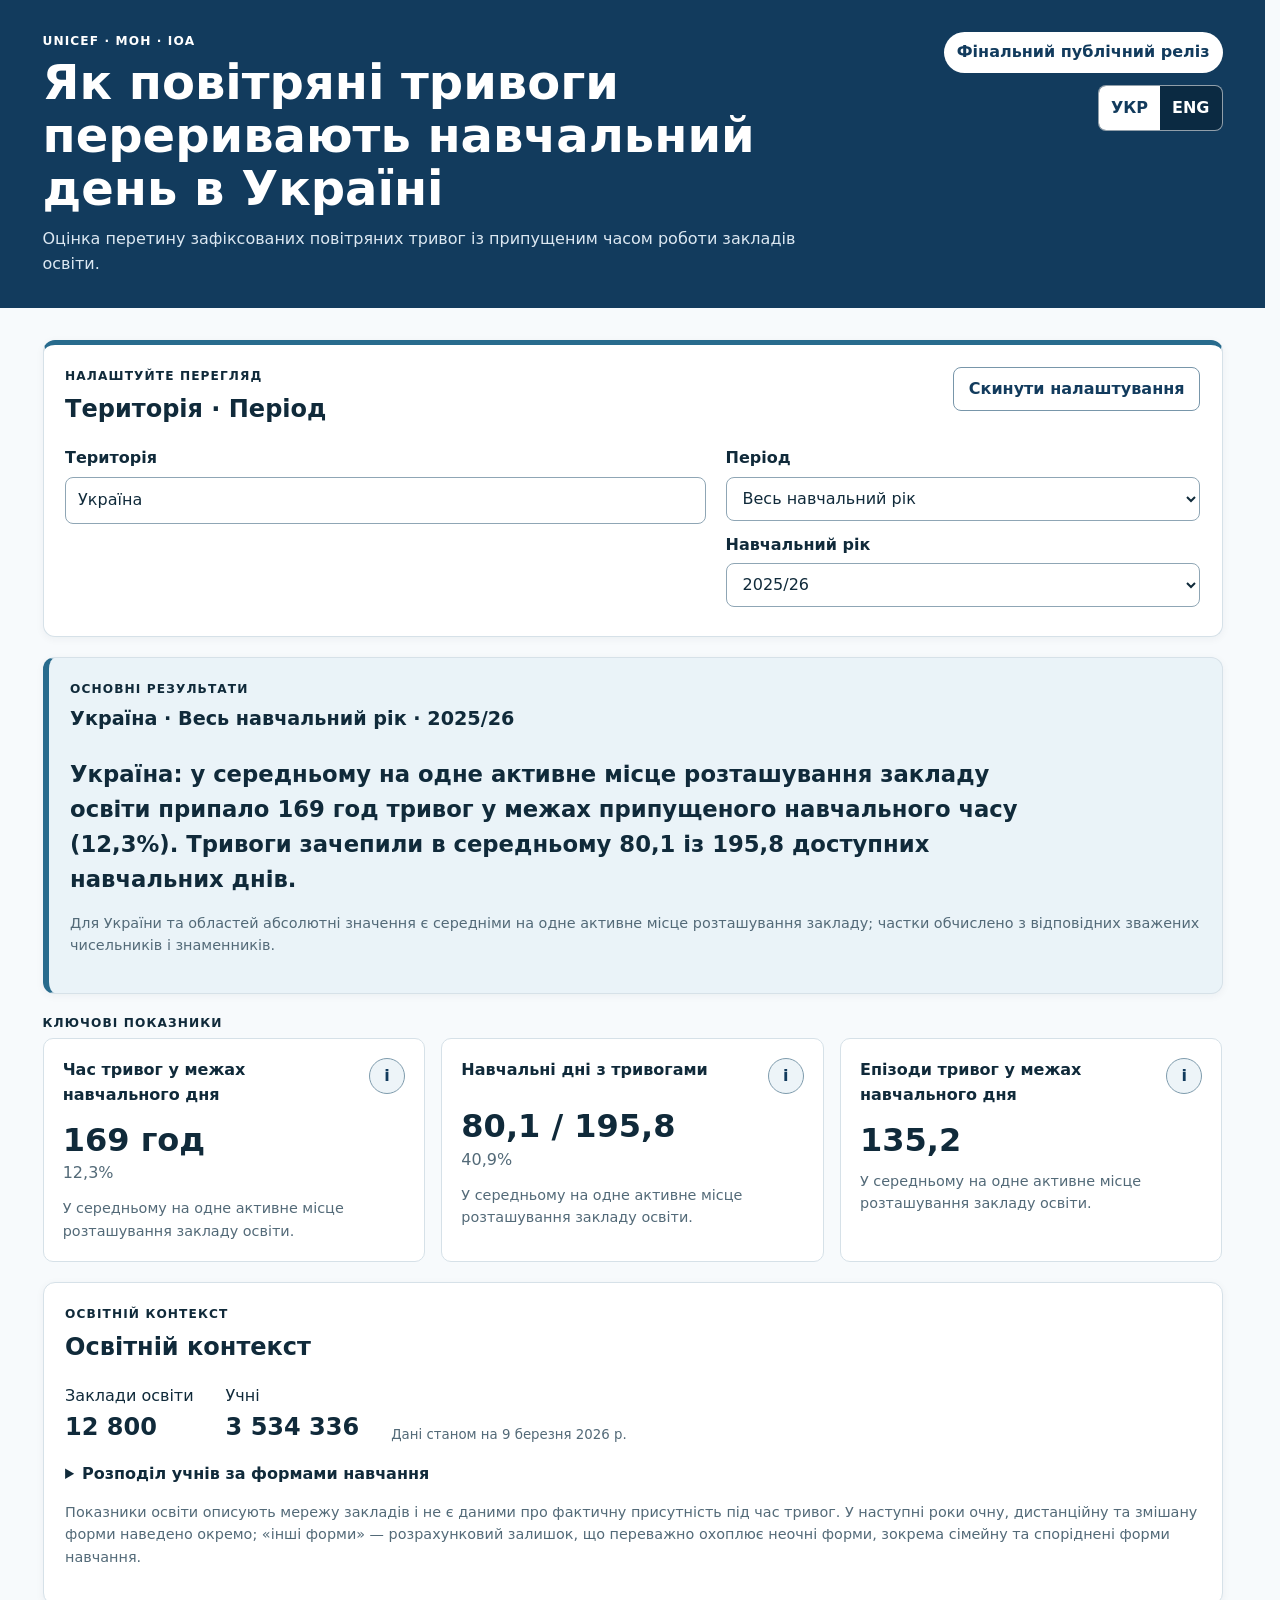
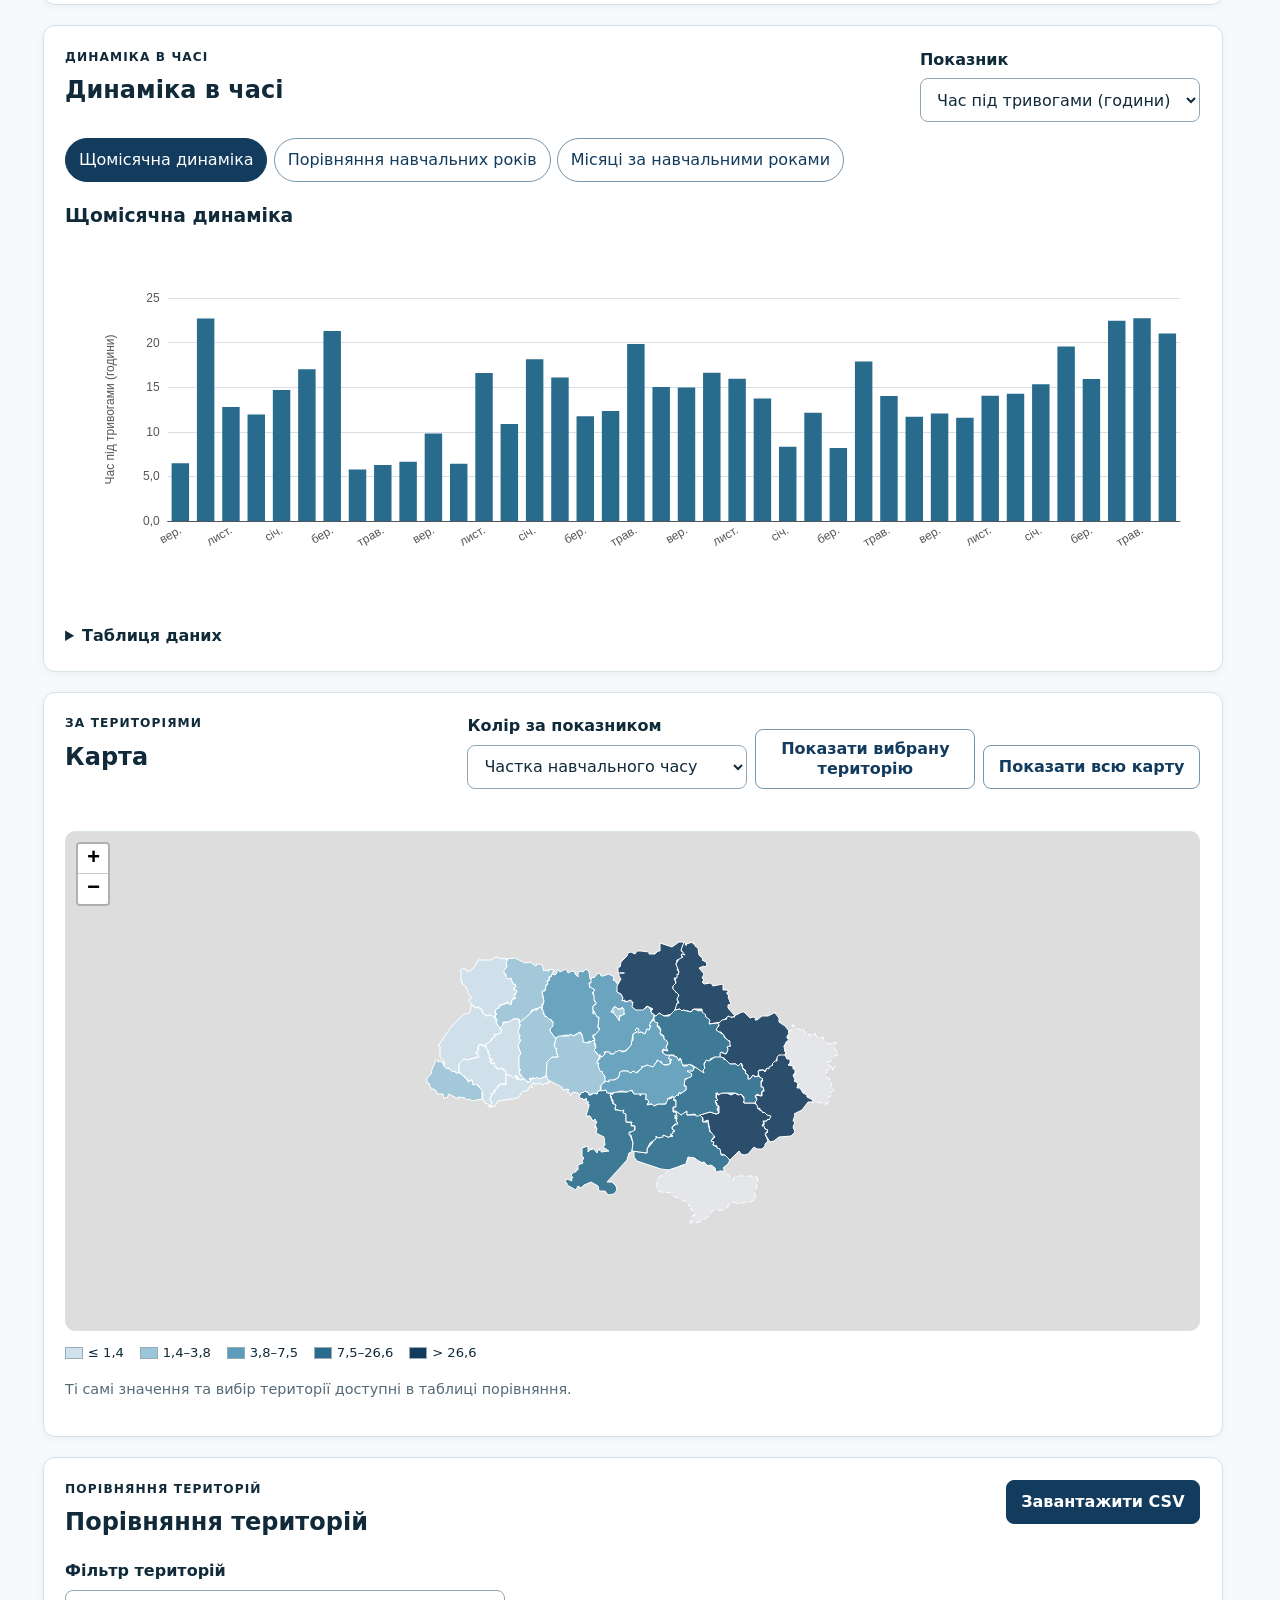
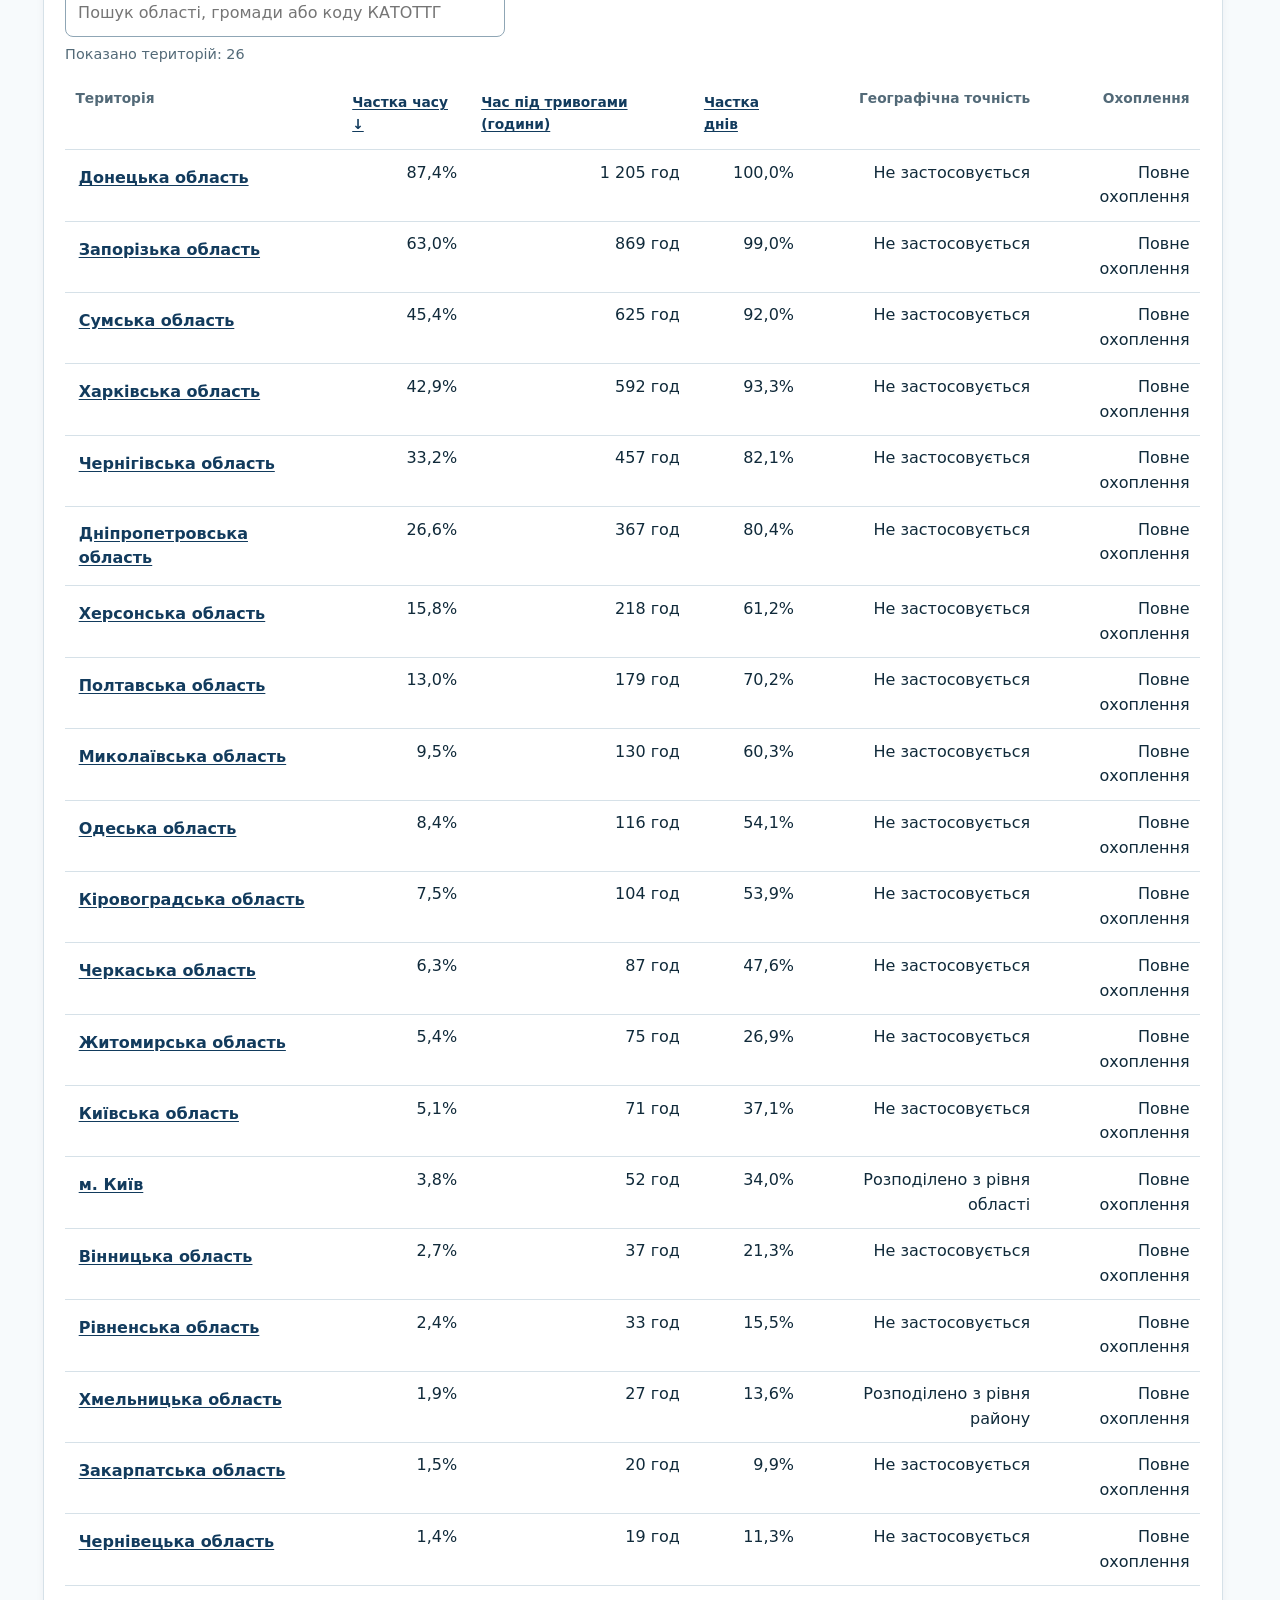
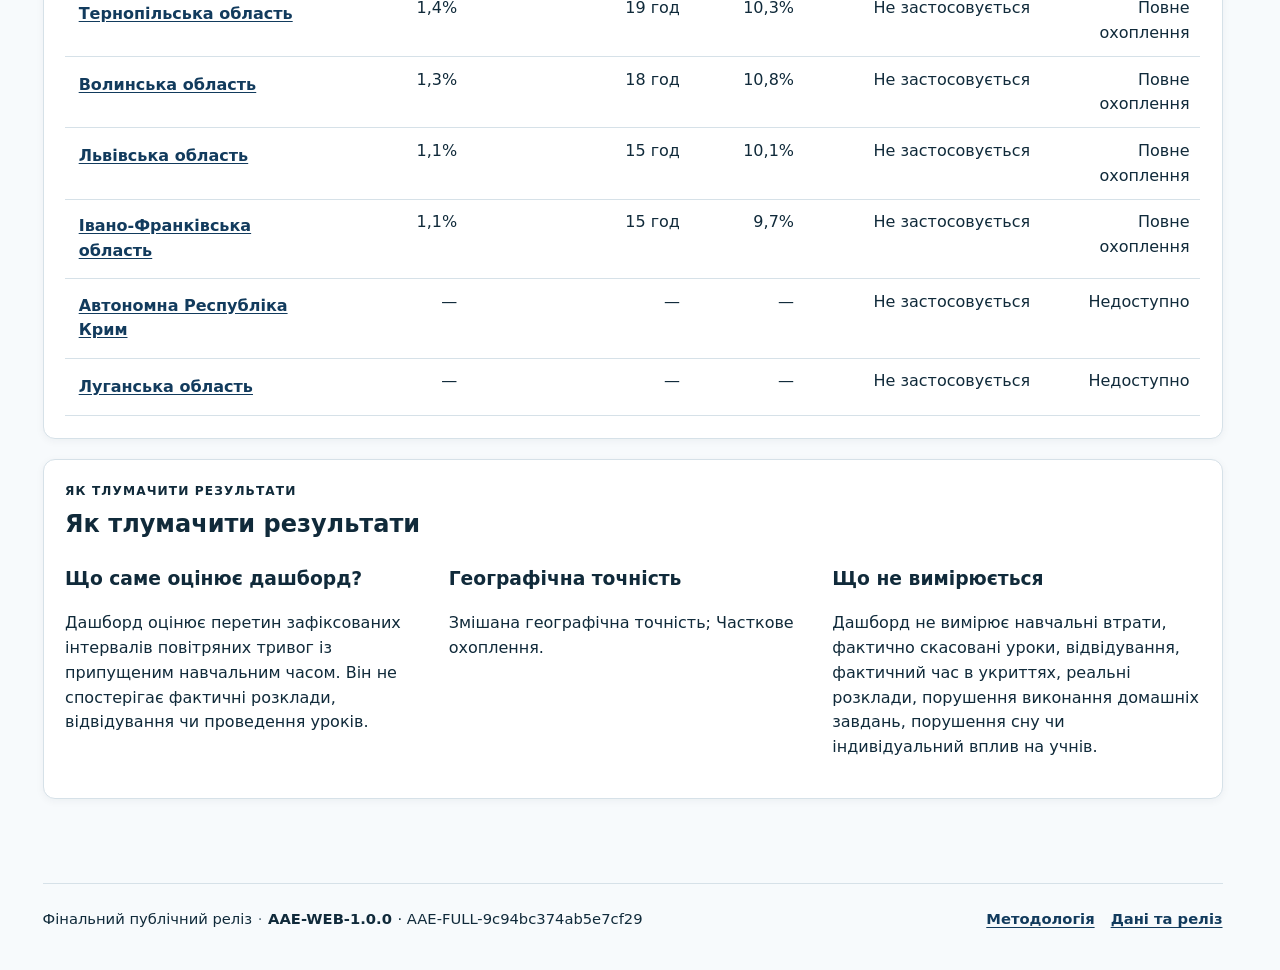
==== index.html @ b6db8b7d "Finalize UNICEF D2 dashboard for delivery" ====
<!doctype html>
<html lang="uk">
<head>
  <meta charset="UTF-8">
  <meta name="viewport" content="width=device-width,initial-scale=1">
  <link rel="icon" href="data:,">
  <meta name="description" content="Estimated overlap between recorded air alarms and assumed school operating hours in Ukraine.">
  <meta name="aae-release-id" content="AAE-WEB-1.0.0">
  <title>How Air Alarms Disrupt the School Day in Ukraine</title>
  <link rel="stylesheet" href="./src/styles.css">
  <link rel="stylesheet" href="./vendor/leaflet.css">
  <script src="./vendor/leaflet.js"></script>
  <script src="./vendor/echarts.min.js"></script>
  <script src="./vendor/i18next.min.js"></script>
  <script type="module" src="./src/main.js"></script>
</head>
<body data-release-id="AAE-WEB-1.0.0">
  <a class="skip-link" href="#main-content" data-t="skipToContent"></a>

  <header class="site-header">
    <div class="header-inner">
      <div>
        <p class="eyebrow">UNICEF · МОН · ІОА</p>
        <h1 id="page-title"></h1>
        <p id="page-subtitle" class="subtitle"></p>
      </div>
      <div class="header-actions">
        <span class="status-badge" data-t="releaseStatus"></span>
        <div class="language-switch" role="group" data-t-aria-label="language">
          <button type="button" data-lang="uk">УКР</button>
          <button type="button" data-lang="en">ENG</button>
        </div>
      </div>
    </div>
  </header>

  <main id="main-content" class="page-shell">
    <div id="loading" role="status" data-t="loading"></div>
    <div id="fatal-error" class="fatal-error" role="alert" hidden></div>
    <div id="parameter-notice" class="notice" hidden></div>
    <div id="area-load-status" class="notice" role="status" hidden></div>

    <div id="dashboard" hidden>
      <section class="panel filter-panel" aria-labelledby="choose-heading">
        <div class="section-heading-row">
          <div>
            <p class="section-kicker" data-t="chooseView"></p>
            <h2 id="choose-heading"><span data-t="territory"></span> · <span data-t="period"></span></h2>
          </div>
          <button id="reset-filters" type="button" class="button-secondary" data-t="reset"></button>
        </div>

        <div class="view-controls">
          <div class="territory-combobox">
            <label for="territory-search" data-t="territory"></label>
            <input id="territory-search" role="combobox" aria-autocomplete="list" aria-controls="territory-results" autocomplete="off">
            <span id="territory-result-count" class="visually-hidden" aria-live="polite"></span>
            <ul id="territory-results" role="listbox" hidden></ul>
          </div>

          <div class="period-controls">
            <label for="period-mode" data-t="period"></label>
            <select id="period-mode"></select>
            <div id="period-detail" class="period-detail">
              <label id="school-year-field">
                <span data-t="schoolYear"></span>
                <select id="school-year"></select>
              </label>
              <label id="month-field" hidden>
                <span data-t="month"></span>
                <select id="month"></select>
              </label>
              <div id="range-fields" class="range-fields" hidden>
                <label>
                  <span data-t="from"></span>
                  <select id="range-start"></select>
                </label>
                <label>
                  <span data-t="to"></span>
                  <select id="range-end"></select>
                </label>
              </div>
              <p id="all-period-note" class="control-note" hidden data-t="allAvailableNote"></p>
            </div>
          </div>
        </div>

        <div id="hromada-navigation" class="context-navigation" hidden>
          <button id="back-to-oblast" type="button" class="button-secondary"></button>
        </div>
      </section>

      <section class="summary-panel" aria-labelledby="summary-heading">
        <p class="section-kicker" data-t="atGlance"></p>
        <h2 id="summary-heading"><span id="summary-context"></span></h2>
        <p id="summary-text" class="summary-text"></p>
        <p id="aggregation-note" class="aggregation-note"></p>
      </section>

      <section aria-labelledby="measures-heading">
        <p class="section-kicker" data-t="keyMeasures"></p>
        <h2 id="measures-heading" class="visually-hidden" data-t="keyMeasures"></h2>
        <div class="cards-grid">
          <article class="metric-card">
            <div class="card-title-row">
              <h3 data-t="alarmTime"></h3>
              <button type="button" data-info="alarm" class="info-button" data-t-aria-label="indicatorInfo">i</button>
            </div>
            <div id="alarm-time-value" class="metric-value"></div>
            <div id="alarm-time-secondary" class="metric-secondary"></div>
            <p id="alarm-time-context" class="metric-context"></p>
          </article>

          <article class="metric-card">
            <div class="card-title-row">
              <h3 data-t="affectedDays"></h3>
              <button type="button" data-info="days" class="info-button" data-t-aria-label="indicatorInfo">i</button>
            </div>
            <div id="affected-days-value" class="metric-value"></div>
            <div id="affected-days-secondary" class="metric-secondary"></div>
            <p id="affected-days-context" class="metric-context"></p>
          </article>

          <article class="metric-card">
            <div class="card-title-row">
              <h3 data-t="episodes"></h3>
              <button type="button" data-info="episodes" class="info-button" data-t-aria-label="indicatorInfo">i</button>
            </div>
            <div id="episodes-value" class="metric-value"></div>
            <div id="episodes-secondary" class="metric-secondary"></div>
            <p id="episodes-context" class="metric-context"></p>
          </article>
        </div>
      </section>

      <section class="panel education-panel" aria-labelledby="education-heading">
        <div class="section-heading-row">
          <div>
            <p class="section-kicker" data-t="educationContext"></p>
            <h2 id="education-heading" data-t="educationContext"></h2>
          </div>
        </div>
        <div id="education-summary" class="education-summary"></div>
        <p id="education-multi-note" class="context-note" hidden></p>
        <div id="education-years"></div>
        <p id="education-empty" class="notice" hidden></p>
        <details id="modality-details" class="modality-details">
          <summary data-t="modalityDetails"></summary>
          <p class="context-note" data-t="modalityChartIntro"></p>
          <div id="modality-chart" class="chart modality-chart" role="img" data-t-aria-label="modalityChartLabel"></div>
        </details>
        <p id="education-note" class="context-note"></p>
      </section>

      <section class="panel" aria-labelledby="time-heading">
        <div class="section-heading-row">
          <div>
            <p class="section-kicker" data-t="overTime"></p>
            <h2 id="time-heading" data-t="overTime"></h2>
          </div>
          <label class="control-label" for="trend-measure">
            <span data-t="trendMeasure"></span>
            <select id="trend-measure">
              <option value="alarm_hours_average_school_location" data-t="hours"></option>
              <option value="school_time_under_alarm_pct" data-t="alarmShare"></option>
              <option value="affected_school_days_pct" data-t="daysShare"></option>
            </select>
          </label>
        </div>
        <div class="segmented" role="group" data-t-aria-label="trendView">
          <button type="button" data-temporal="monthly" aria-pressed="true" data-t="monthlyTrend"></button>
          <button type="button" data-temporal="school_years" aria-pressed="false" data-t="schoolYearComparison"></button>
          <button type="button" data-temporal="heatmap" aria-pressed="false" data-t="heatmap"></button>
        </div>
        <p id="chart-error" class="notice" hidden></p>

        <div id="monthly-panel">
          <h3 data-t="monthlyTrend"></h3>
          <div id="monthly-chart" class="chart" role="img" data-t-aria-label="monthlyChartLabel"></div>
          <details class="data-details">
            <summary data-t="dataTable"></summary>
            <div id="monthly-data" class="table-wrap chart-table"></div>
          </details>
        </div>

        <div id="year-panel" hidden>
          <h3 data-t="schoolYearComparison"></h3>
          <div id="year-chart" class="chart" role="img" data-t-aria-label="yearChartLabel"></div>
          <details class="data-details">
            <summary data-t="dataTable"></summary>
            <div id="year-data" class="table-wrap chart-table"></div>
          </details>
        </div>

        <div id="heatmap-panel" hidden>
          <h3 data-t="heatmap"></h3>
          <div id="heatmap-chart" class="chart" role="img" data-t-aria-label="heatmapChartLabel"></div>
          <details class="data-details">
            <summary data-t="dataTable"></summary>
            <div id="heatmap-data" class="table-wrap chart-table"></div>
          </details>
        </div>
      </section>

      <section class="panel" aria-labelledby="places-heading">
        <div class="section-heading-row">
          <div>
            <p class="section-kicker" data-t="acrossPlaces"></p>
            <h2 id="places-heading" data-t="map"></h2>
          </div>
          <div class="map-controls">
            <label for="map-measure">
              <span data-t="colourBy"></span>
              <select id="map-measure">
                <option value="school_time_under_alarm_pct" data-t="alarmShare"></option>
                <option value="alarm_hours_average_school_location" data-t="hours"></option>
                <option value="affected_school_days_pct" data-t="daysShare"></option>
              </select>
            </label>
            <button id="fit-selected" type="button" class="button-secondary" data-t="fitSelected"></button>
            <button id="reset-map" type="button" class="button-secondary" data-t="resetMap"></button>
          </div>
        </div>
        <p id="map-error" class="notice" hidden></p>
        <p id="map-action-status" class="map-action-status" role="status" aria-live="polite"></p>
        <div id="map-container" class="map-container" data-t-aria-label="mapLabel"></div>
        <div id="map-legend" class="map-legend"></div>
        <p class="context-note" data-t="mapAlternative"></p>
      </section>

      <section class="panel" aria-labelledby="comparison-heading">
        <div class="section-heading-row">
          <div>
            <p class="section-kicker" data-t="compareAreas"></p>
            <h2 id="comparison-heading" data-t="compareAreas"></h2>
          </div>
          <button id="download-csv" type="button" class="button-primary" data-t="downloadCsv"></button>
        </div>
        <label class="comparison-search" for="comparison-search">
          <span data-t="filterAreas"></span>
          <input id="comparison-search" type="search" data-t-placeholder="territoryHint">
        </label>
        <p id="comparison-result-count" class="result-count" aria-live="polite"></p>
        <p id="csv-status" class="result-count" role="status" aria-live="polite"></p>
        <div id="comparison-cards" class="comparison-cards"></div>
        <div id="comparison-table" class="table-wrap comparison-table"></div>
      </section>

      <section class="panel notes-panel" aria-labelledby="interpret-heading">
        <p class="section-kicker" data-t="interpret"></p>
        <h2 id="interpret-heading" data-t="interpret"></h2>
        <div class="notes-grid">
          <article>
            <h3 data-t="methodQuestion"></h3>
            <p data-t="methodQuestionText"></p>
          </article>
          <article>
            <h3 data-t="precision"></h3>
            <p id="precision-text"></p>
          </article>
          <article>
            <h3 data-t="notMeasured"></h3>
            <p data-t="limitationsText"></p>
          </article>
        </div>
      </section>
    </div>
  </main>

  <footer class="site-footer">
    <div class="release-line">
      <span id="footer-status" data-t="releaseStatus"></span>
      <strong id="footer-release"></strong>
      <span id="footer-build"></span>
    </div>
    <nav data-t-aria-label="supportingPages">
      <a data-page="methodology" data-t="methodology"></a>
      <a data-page="data" data-t="dataRelease"></a>
    </nav>
  </footer>

  <dialog id="indicator-dialog">
    <form method="dialog">
      <button class="dialog-close" value="close" data-t-aria-label="close">×</button>
      <h2 id="dialog-title"></h2>
      <p id="dialog-meaning"></p>
      <dl>
        <div>
          <dt data-t="formula"></dt>
          <dd><code id="dialog-formula"></code></dd>
        </div>
        <div>
          <dt data-t="aggregateTreatment"></dt>
          <dd id="dialog-aggregate"></dd>
        </div>
        <div>
          <dt data-t="assumption"></dt>
          <dd id="dialog-assumption"></dd>
        </div>
        <div>
          <dt data-t="notMeasured"></dt>
          <dd id="dialog-not"></dd>
        </div>
      </dl>
      <button class="button-primary" value="close" data-t="close"></button>
    </form>
  </dialog>
</body>
</html>
---- src/styles.css ----
:root {
    --ink: #102a3a;
    --muted: #536a78;
    --blue: #123b5d;
    --mid: #286b8d;
    --pale: #edf4f8;
    --line: #d6e1e8;
    --white: #fff;
    --focus: #f0a500;
    --danger-bg: #fff0ee;
    --danger-line: #c75c50;
    font-family: Inter, ui-sans-serif, system-ui, -apple-system, "Segoe UI", sans-serif;
    color: var(--ink);
    background: #f7fafc;
}

* {
    box-sizing: border-box;
}

html {
    scrollbar-gutter: stable;
}

[hidden] {
    display: none !important;
}

body {
    margin: 0;
    line-height: 1.55;
    overflow-wrap: break-word;
}

button,
input,
select {
    min-height: 44px;
    font: inherit;
}

button,
a,
summary,
select {
    touch-action: manipulation;
}

button:focus-visible,
a:focus-visible,
input:focus-visible,
select:focus-visible,
summary:focus-visible {
    outline: 3px solid var(--focus);
    outline-offset: 2px;
}

button:disabled {
    cursor: not-allowed;
    opacity: .6;
}

.skip-link {
    position: absolute;
    left: -9999px;
}

.skip-link:focus {
    left: 1rem;
    top: 1rem;
    z-index: 2000;
    padding: .75rem 1rem;
    border-radius: 8px;
    background: var(--white);
    color: var(--blue);
}

.site-header {
    padding: 2rem 0;
    background: var(--blue);
    color: var(--white);
}

.header-inner,
.page-shell,
.site-footer {
    width: min(1180px, calc(100% - 2rem));
    margin-inline: auto;
}

.header-inner {
    display: flex;
    justify-content: space-between;
    align-items: flex-start;
    gap: 2rem;
}

.eyebrow,
.section-kicker {
    margin: 0 0 .35rem;
    font-size: .76rem;
    font-weight: 800;
    letter-spacing: .09em;
    text-transform: uppercase;
}

.site-header h1 {
    max-width: 820px;
    margin: .2rem 0;
    font-size: clamp(1.8rem, 4vw, 3rem);
    line-height: 1.1;
}

.subtitle {
    max-width: 780px;
    margin: .75rem 0 0;
    color: #dce8f2;
}

.header-actions {
    display: flex;
    align-items: flex-start;
    justify-content: flex-end;
    gap: .75rem;
    flex-wrap: wrap;
}

.status-badge {
    padding: .45rem .75rem;
    border: 1px solid rgba(255, 255, 255, .7);
    border-radius: 999px;
    background: var(--white);
    color: var(--blue);
    font-weight: 800;
    white-space: nowrap;
}

.language-switch {
    display: flex;
    overflow: hidden;
    border: 1px solid rgba(255, 255, 255, .55);
    border-radius: 8px;
    background: #0b2a42;
}

.language-switch button {
    min-width: 58px;
    padding: .5rem .75rem;
    border: 0;
    background: transparent;
    color: var(--white);
    font-weight: 750;
}

.language-switch button[aria-pressed="true"] {
    background: var(--white);
    color: var(--blue);
}

.page-shell {
    padding: 2rem 0 4rem;
}

.panel,
.summary-panel {
    margin: 0 0 1.25rem;
    padding: 1.35rem;
    border: 1px solid var(--line);
    border-radius: 12px;
    background: var(--white);
    box-shadow: 0 2px 8px rgba(16, 42, 58, .05);
}

.filter-panel {
    border-top: 5px solid var(--mid);
}

.section-heading-row {
    display: flex;
    align-items: flex-start;
    justify-content: space-between;
    gap: 1rem;
    margin-bottom: 1rem;
}

.section-heading-row h2,
.section-heading-row h3,
.notes-panel h2 {
    margin: .1rem 0;
}

.view-controls {
    display: grid;
    grid-template-columns: minmax(300px, 1.35fr) minmax(280px, 1fr);
    gap: 1.25rem;
}

.territory-combobox {
    position: relative;
}

.territory-combobox label,
.period-controls > label,
label span,
.control-label span {
    display: block;
    margin-bottom: .35rem;
    font-weight: 700;
}

.territory-combobox input,
.period-controls select,
.period-detail select,
.map-controls select,
.control-label select,
.comparison-search input {
    width: 100%;
    padding: .65rem .75rem;
    border: 1px solid #8fa6b5;
    border-radius: 8px;
    background: var(--white);
    color: var(--ink);
}

.territory-combobox ul {
    position: absolute;
    top: 74px;
    right: 0;
    left: 0;
    z-index: 1000;
    max-height: 330px;
    margin: 0;
    padding: .35rem;
    overflow: auto;
    border: 1px solid var(--line);
    border-radius: 8px;
    background: var(--white);
    box-shadow: 0 10px 26px rgba(0, 0, 0, .16);
    list-style: none;
}

.territory-combobox li button {
    width: 100%;
    padding: .6rem;
    border: 0;
    border-radius: 6px;
    background: var(--white);
    text-align: left;
}

.territory-combobox li button:hover,
.territory-combobox li button:focus-visible {
    background: var(--pale);
}

.territory-combobox small {
    display: block;
    color: var(--muted);
}

.no-result {
    padding: .7rem;
    color: var(--muted);
}

.period-detail {
    min-height: 82px;
    margin-top: .75rem;
}

.range-fields {
    display: grid;
    grid-template-columns: 1fr 1fr;
    gap: .75rem;
}

.control-note {
    margin: .75rem 0 0;
    color: var(--muted);
}

.context-navigation {
    margin-top: 1rem;
    padding-top: 1rem;
    border-top: 1px solid var(--line);
}

.button-primary,
.button-secondary {
    display: inline-flex;
    align-items: center;
    justify-content: center;
    padding: .55rem .9rem;
    border-radius: 8px;
    font-weight: 750;
    line-height: 1.25;
    text-decoration: none;
}

.button-primary {
    border: 1px solid var(--blue);
    background: var(--blue);
    color: var(--white);
}

.button-primary:hover:not(:disabled) {
    background: #0b2a42;
}

.button-secondary {
    border: 1px solid #7896aa;
    background: var(--white);
    color: var(--blue);
}

.button-secondary:hover:not(:disabled) {
    background: var(--pale);
}

.summary-panel {
    border-left: 6px solid var(--mid);
    background: #eaf3f8;
}

.summary-panel h2 {
    margin: .2rem 0;
    font-size: 1.2rem;
}

.summary-text {
    max-width: 980px;
    margin-bottom: .6rem;
    font-size: clamp(1.12rem, 2vw, 1.42rem);
    font-weight: 730;
}

.aggregation-note,
.context-note,
.metric-context,
.result-count,
.map-action-status {
    color: var(--muted);
    font-size: .9rem;
}

.cards-grid {
    display: grid;
    grid-template-columns: repeat(3, minmax(0, 1fr));
    gap: 1rem;
    margin-bottom: 1.25rem;
}

.metric-card {
    min-width: 0;
    padding: 1.2rem;
    border: 1px solid var(--line);
    border-radius: 10px;
    background: var(--white);
}

.card-title-row {
    display: flex;
    justify-content: space-between;
    gap: .5rem;
}

.card-title-row h3 {
    margin: 0;
    font-size: 1rem;
}

.info-button {
    flex: 0 0 auto;
    width: 36px;
    height: 36px;
    min-height: 36px;
    border: 1px solid #7f9cad;
    border-radius: 50%;
    background: var(--pale);
    color: var(--blue);
    font-weight: 800;
}

.metric-value {
    margin: .8rem 0 .15rem;
    font-size: clamp(1.65rem, 3vw, 2rem);
    font-weight: 850;
    line-height: 1.2;
}

.metric-secondary {
    color: var(--muted);
}

.metric-context {
    min-height: 2.8em;
    margin: .7rem 0 0;
}

.education-summary {
    display: flex;
    gap: 1rem 2rem;
    align-items: end;
    flex-wrap: wrap;
}

.education-summary div {
    display: grid;
}

.education-summary strong {
    font-size: 1.5rem;
}

.education-summary small {
    color: var(--muted);
}

.education-year-row {
    display: grid;
    grid-template-columns: 100px minmax(150px, 1fr) minmax(150px, 1fr) minmax(170px, auto);
    gap: .75rem 1rem;
    padding: .65rem 0;
    border-bottom: 1px solid var(--line);
}

.education-year-row small {
    color: var(--muted);
}

details summary {
    cursor: pointer;
    font-weight: 750;
}

.modality-details,
.data-details {
    margin-top: 1rem;
}

.modality-details[open] > summary,
.data-details[open] > summary {
    margin-bottom: .75rem;
}

.chart {
    width: 100%;
    height: 360px;
}

.modality-chart {
    height: 310px;
}

.control-label {
    min-width: 260px;
}

.segmented {
    display: flex;
    gap: .4rem;
    flex-wrap: wrap;
    margin-bottom: 1rem;
}

.segmented button {
    padding: .45rem .8rem;
    border: 1px solid #7896aa;
    border-radius: 999px;
    background: var(--white);
    color: var(--blue);
}

.segmented button[aria-pressed="true"] {
    border-color: var(--blue);
    background: var(--blue);
    color: var(--white);
}

.map-controls {
    display: flex;
    align-items: flex-end;
    justify-content: flex-end;
    gap: .5rem;
    flex-wrap: wrap;
}

.map-controls label {
    min-width: 250px;
}

.map-controls button {
    max-width: 220px;
}

.map-action-status {
    min-height: 1.5rem;
    margin: -.35rem 0 .5rem;
}

.map-container {
    height: 500px;
    overflow: hidden;
    border: 1px solid var(--line);
    border-radius: 10px;
    background: #eff4f7;
}

.map-legend {
    display: flex;
    gap: .55rem 1rem;
    flex-wrap: wrap;
    margin-top: .75rem;
    font-size: .82rem;
}

.map-legend span {
    display: flex;
    align-items: center;
    gap: .3rem;
}

.map-legend i {
    display: inline-block;
    width: 18px;
    height: 12px;
    border: 1px solid #98aab5;
}

.leaflet-container {
    font: inherit;
}

.comparison-search {
    display: block;
    max-width: 440px;
    margin-bottom: .4rem;
}

.result-count {
    margin: .35rem 0 .75rem;
}

.table-wrap {
    width: 100%;
    max-width: 100%;
    overflow-x: auto;
    overscroll-behavior-inline: contain;
}

.table-wrap table {
    width: 100%;
    min-width: 760px;
    border-collapse: collapse;
}

.chart-table table {
    min-width: 620px;
}

.table-wrap caption {
    padding: .5rem 0;
    color: var(--muted);
    font-weight: 700;
    text-align: left;
}

.table-wrap th,
.table-wrap td {
    padding: .65rem;
    border-bottom: 1px solid var(--line);
    text-align: right;
    vertical-align: top;
}

.table-wrap th:first-child,
.table-wrap td:first-child {
    text-align: left;
}

.table-wrap thead th {
    color: var(--muted);
    font-size: .86rem;
}

.table-wrap button {
    min-height: 36px;
    padding: .25rem .2rem;
    border: 0;
    background: transparent;
    color: var(--blue);
    font-weight: 750;
    text-align: left;
    text-decoration: underline;
    text-underline-offset: 2px;
}

.selected-measure {
    background: var(--pale);
    color: var(--ink) !important;
}

.current-row {
    box-shadow: inset 4px 0 0 var(--mid);
    background: #f5f9fb;
}

.comparison-cards {
    display: none;
}

.notes-grid {
    display: grid;
    grid-template-columns: repeat(3, minmax(0, 1fr));
    gap: 1rem;
}

.notes-grid article {
    min-width: 0;
}

.site-footer {
    display: flex;
    justify-content: space-between;
    gap: 1rem 2rem;
    padding: 1.5rem 0 2.5rem;
    border-top: 1px solid var(--line);
    font-size: .92rem;
}

.release-line {
    display: flex;
    gap: .35rem;
    flex-wrap: wrap;
}

.release-line > span:first-child::after {
    content: "·";
    margin-left: .35rem;
    color: var(--muted);
}

.site-footer nav {
    display: flex;
    gap: .5rem 1rem;
    flex-wrap: wrap;
}

.site-footer a,
.prose a {
    color: var(--blue);
    font-weight: 700;
    text-underline-offset: 3px;
}

dialog {
    width: min(650px, calc(100% - 2rem));
    max-height: calc(100vh - 2rem);
    padding: 1.5rem;
    overflow: auto;
    border: 0;
    border-radius: 12px;
    box-shadow: 0 20px 60px rgba(0, 0, 0, .35);
}

dialog::backdrop {
    background: rgba(16, 42, 58, .55);
}

dialog dl div {
    margin: .75rem 0;
}

dialog dt {
    font-weight: 750;
}

dialog dd {
    margin-left: 0;
}

dialog code {
    white-space: normal;
}

.dialog-close {
    float: right;
    min-width: 40px;
    border: 0;
    background: transparent;
    color: var(--ink);
    font-size: 1.5rem;
}

.fatal-error,
.notice {
    margin-bottom: 1rem;
    padding: 1rem;
    border: 1px solid var(--danger-line);
    border-radius: 8px;
    background: var(--danger-bg);
}

.visually-hidden {
    position: absolute !important;
    width: 1px;
    height: 1px;
    margin: -1px;
    padding: 0;
    overflow: hidden;
    border: 0;
    clip: rect(0, 0, 0, 0);
    white-space: nowrap;
}

.prose {
    max-width: 900px;
}

.prose h2 {
    margin-top: 0;
}

.prose p {
    max-width: 78ch;
}

@media (max-width: 900px) {
    .section-heading-row {
        flex-wrap: wrap;
    }

    .cards-grid,
    .notes-grid {
        grid-template-columns: 1fr;
    }

    .metric-context {
        min-height: 0;
    }

    .map-controls {
        justify-content: flex-start;
    }
}

@media (max-width: 760px) {
    .header-inner,
    .site-footer {
        display: block;
    }

    .header-actions {
        justify-content: flex-start;
        margin-top: 1rem;
    }

    .view-controls {
        grid-template-columns: 1fr;
    }

    .period-detail {
        min-height: 0;
    }

    .range-fields {
        grid-template-columns: 1fr;
    }

    .education-year-row {
        grid-template-columns: 1fr 1fr;
    }

    .control-label,
    .map-controls,
    .map-controls label,
    .map-controls button {
        width: 100%;
        min-width: 0;
        max-width: none;
    }

    .map-container {
        height: 400px;
    }

    .chart {
        height: 320px;
    }

    .comparison-table {
        display: none;
    }

    .comparison-cards {
        display: grid;
        gap: .65rem;
    }

    .comparison-card {
        padding: .75rem;
        border: 1px solid var(--line);
        border-radius: 10px;
        background: var(--white);
    }

    .comparison-card.current-card {
        border-left: 5px solid var(--mid);
        background: #f5f9fb;
    }

    .comparison-card summary {
        display: grid;
        grid-template-columns: 1fr auto;
        gap: .2rem .75rem;
    }

    .comparison-card summary small {
        grid-column: 1 / -1;
        color: var(--muted);
    }

    .comparison-card dl {
        display: grid;
        grid-template-columns: 1fr 1fr;
        gap: .5rem;
    }

    .comparison-card dl div {
        min-width: 0;
        padding: .5rem;
        background: var(--pale);
    }

    .comparison-card dt {
        color: var(--muted);
        font-size: .78rem;
    }

    .comparison-card dd {
        margin: 0;
        font-weight: 750;
    }

    .comparison-select {
        width: 100%;
        margin-top: .5rem;
    }

    .site-footer nav {
        margin-top: .75rem;
    }
}

@media (max-width: 480px) {
    .header-inner,
    .page-shell,
    .site-footer {
        width: min(100% - 1rem, 1180px);
    }

    .site-header {
        padding: 1.4rem 0;
    }

    .page-shell {
        padding-top: 1rem;
    }

    .panel,
    .summary-panel,
    .metric-card {
        padding: 1rem;
    }

    .status-badge {
        white-space: normal;
    }

    .education-year-row,
    .comparison-card dl {
        grid-template-columns: 1fr;
    }

    .segmented button {
        width: 100%;
    }

    .map-container {
        height: 360px;
    }

    .chart {
        height: 300px;
    }
}

@media (prefers-reduced-motion: reduce) {
    *,
    *::before,
    *::after {
        scroll-behavior: auto !important;
        animation-duration: .01ms !important;
        animation-iteration-count: 1 !important;
        transition-duration: .01ms !important;
    }
}
---- vendor/leaflet.css ----
/* required styles */

.leaflet-pane,
.leaflet-tile,
.leaflet-marker-icon,
.leaflet-marker-shadow,
.leaflet-tile-container,
.leaflet-pane > svg,
.leaflet-pane > canvas,
.leaflet-zoom-box,
.leaflet-image-layer,
.leaflet-layer {
	position: absolute;
	left: 0;
	top: 0;
	}
.leaflet-container {
	overflow: hidden;
	}
.leaflet-tile,
.leaflet-marker-icon,
.leaflet-marker-shadow {
	-webkit-user-select: none;
	   -moz-user-select: none;
	        user-select: none;
	  -webkit-user-drag: none;
	}
/* Prevents IE11 from highlighting tiles in blue */
.leaflet-tile::selection {
	background: transparent;
}
/* Safari renders non-retina tile on retina better with this, but Chrome is worse */
.leaflet-safari .leaflet-tile {
	image-rendering: -webkit-optimize-contrast;
	}
/* hack that prevents hw layers "stretching" when loading new tiles */
.leaflet-safari .leaflet-tile-container {
	width: 1600px;
	height: 1600px;
	-webkit-transform-origin: 0 0;
	}
.leaflet-marker-icon,
.leaflet-marker-shadow {
	display: block;
	}
/* .leaflet-container svg: reset svg max-width decleration shipped in Joomla! (joomla.org) 3.x */
/* .leaflet-container img: map is broken in FF if you have max-width: 100% on tiles */
.leaflet-container .leaflet-overlay-pane svg {
	max-width: none !important;
	max-height: none !important;
	}
.leaflet-container .leaflet-marker-pane img,
.leaflet-container .leaflet-shadow-pane img,
.leaflet-container .leaflet-tile-pane img,
.leaflet-container img.leaflet-image-layer,
.leaflet-container .leaflet-tile {
	max-width: none !important;
	max-height: none !important;
	width: auto;
	padding: 0;
	}

.leaflet-container img.leaflet-tile {
	/* See: https://bugs.chromium.org/p/chromium/issues/detail?id=600120 */
	mix-blend-mode: plus-lighter;
}

.leaflet-container.leaflet-touch-zoom {
	-ms-touch-action: pan-x pan-y;
	touch-action: pan-x pan-y;
	}
.leaflet-container.leaflet-touch-drag {
	-ms-touch-action: pinch-zoom;
	/* Fallback for FF which doesn't support pinch-zoom */
	touch-action: none;
	touch-action: pinch-zoom;
}
.leaflet-container.leaflet-touch-drag.leaflet-touch-zoom {
	-ms-touch-action: none;
	touch-action: none;
}
.leaflet-container {
	-webkit-tap-highlight-color: transparent;
}
.leaflet-container a {
	-webkit-tap-highlight-color: rgba(51, 181, 229, 0.4);
}
.leaflet-tile {
	filter: inherit;
	visibility: hidden;
	}
.leaflet-tile-loaded {
	visibility: inherit;
	}
.leaflet-zoom-box {
	width: 0;
	height: 0;
	-moz-box-sizing: border-box;
	     box-sizing: border-box;
	z-index: 800;
	}
/* workaround for https://bugzilla.mozilla.org/show_bug.cgi?id=888319 */
.leaflet-overlay-pane svg {
	-moz-user-select: none;
	}

.leaflet-pane         { z-index: 400; }

.leaflet-tile-pane    { z-index: 200; }
.leaflet-overlay-pane { z-index: 400; }
.leaflet-shadow-pane  { z-index: 500; }
.leaflet-marker-pane  { z-index: 600; }
.leaflet-tooltip-pane   { z-index: 650; }
.leaflet-popup-pane   { z-index: 700; }

.leaflet-map-pane canvas { z-index: 100; }
.leaflet-map-pane svg    { z-index: 200; }

.leaflet-vml-shape {
	width: 1px;
	height: 1px;
	}
.lvml {
	behavior: url(#default#VML);
	display: inline-block;
	position: absolute;
	}


/* control positioning */

.leaflet-control {
	position: relative;
	z-index: 800;
	pointer-events: visiblePainted; /* IE 9-10 doesn't have auto */
	pointer-events: auto;
	}
.leaflet-top,
.leaflet-bottom {
	position: absolute;
	z-index: 1000;
	pointer-events: none;
	}
.leaflet-top {
	top: 0;
	}
.leaflet-right {
	right: 0;
	}
.leaflet-bottom {
	bottom: 0;
	}
.leaflet-left {
	left: 0;
	}
.leaflet-control {
	float: left;
	clear: both;
	}
.leaflet-right .leaflet-control {
	float: right;
	}
.leaflet-top .leaflet-control {
	margin-top: 10px;
	}
.leaflet-bottom .leaflet-control {
	margin-bottom: 10px;
	}
.leaflet-left .leaflet-control {
	margin-left: 10px;
	}
.leaflet-right .leaflet-control {
	margin-right: 10px;
	}


/* zoom and fade animations */

.leaflet-fade-anim .leaflet-popup {
	opacity: 0;
	-webkit-transition: opacity 0.2s linear;
	   -moz-transition: opacity 0.2s linear;
	        transition: opacity 0.2s linear;
	}
.leaflet-fade-anim .leaflet-map-pane .leaflet-popup {
	opacity: 1;
	}
.leaflet-zoom-animated {
	-webkit-transform-origin: 0 0;
	    -ms-transform-origin: 0 0;
	        transform-origin: 0 0;
	}
svg.leaflet-zoom-animated {
	will-change: transform;
}

.leaflet-zoom-anim .leaflet-zoom-animated {
	-webkit-transition: -webkit-transform 0.25s cubic-bezier(0,0,0.25,1);
	   -moz-transition:    -moz-transform 0.25s cubic-bezier(0,0,0.25,1);
	        transition:         transform 0.25s cubic-bezier(0,0,0.25,1);
	}
.leaflet-zoom-anim .leaflet-tile,
.leaflet-pan-anim .leaflet-tile {
	-webkit-transition: none;
	   -moz-transition: none;
	        transition: none;
	}

.leaflet-zoom-anim .leaflet-zoom-hide {
	visibility: hidden;
	}


/* cursors */

.leaflet-interactive {
	cursor: pointer;
	}
.leaflet-grab {
	cursor: -webkit-grab;
	cursor:    -moz-grab;
	cursor:         grab;
	}
.leaflet-crosshair,
.leaflet-crosshair .leaflet-interactive {
	cursor: crosshair;
	}
.leaflet-popup-pane,
.leaflet-control {
	cursor: auto;
	}
.leaflet-dragging .leaflet-grab,
.leaflet-dragging .leaflet-grab .leaflet-interactive,
.leaflet-dragging .leaflet-marker-draggable {
	cursor: move;
	cursor: -webkit-grabbing;
	cursor:    -moz-grabbing;
	cursor:         grabbing;
	}

/* marker & overlays interactivity */
.leaflet-marker-icon,
.leaflet-marker-shadow,
.leaflet-image-layer,
.leaflet-pane > svg path,
.leaflet-tile-container {
	pointer-events: none;
	}

.leaflet-marker-icon.leaflet-interactive,
.leaflet-image-layer.leaflet-interactive,
.leaflet-pane > svg path.leaflet-interactive,
svg.leaflet-image-layer.leaflet-interactive path {
	pointer-events: visiblePainted; /* IE 9-10 doesn't have auto */
	pointer-events: auto;
	}

/* visual tweaks */

.leaflet-container {
	background: #ddd;
	outline-offset: 1px;
	}
.leaflet-container a {
	color: #0078A8;
	}
.leaflet-zoom-box {
	border: 2px dotted #38f;
	background: rgba(255,255,255,0.5);
	}


/* general typography */
.leaflet-container {
	font-family: "Helvetica Neue", Arial, Helvetica, sans-serif;
	font-size: 12px;
	font-size: 0.75rem;
	line-height: 1.5;
	}


/* general toolbar styles */

.leaflet-bar {
	box-shadow: 0 1px 5px rgba(0,0,0,0.65);
	border-radius: 4px;
	}
.leaflet-bar a {
	background-color: #fff;
	border-bottom: 1px solid #ccc;
	width: 26px;
	height: 26px;
	line-height: 26px;
	display: block;
	text-align: center;
	text-decoration: none;
	color: black;
	}
.leaflet-bar a,
.leaflet-control-layers-toggle {
	background-position: 50% 50%;
	background-repeat: no-repeat;
	display: block;
	}
.leaflet-bar a:hover,
.leaflet-bar a:focus {
	background-color: #f4f4f4;
	}
.leaflet-bar a:first-child {
	border-top-left-radius: 4px;
	border-top-right-radius: 4px;
	}
.leaflet-bar a:last-child {
	border-bottom-left-radius: 4px;
	border-bottom-right-radius: 4px;
	border-bottom: none;
	}
.leaflet-bar a.leaflet-disabled {
	cursor: default;
	background-color: #f4f4f4;
	color: #bbb;
	}

.leaflet-touch .leaflet-bar a {
	width: 30px;
	height: 30px;
	line-height: 30px;
	}
.leaflet-touch .leaflet-bar a:first-child {
	border-top-left-radius: 2px;
	border-top-right-radius: 2px;
	}
.leaflet-touch .leaflet-bar a:last-child {
	border-bottom-left-radius: 2px;
	border-bottom-right-radius: 2px;
	}

/* zoom control */

.leaflet-control-zoom-in,
.leaflet-control-zoom-out {
	font: bold 18px 'Lucida Console', Monaco, monospace;
	text-indent: 1px;
	}

.leaflet-touch .leaflet-control-zoom-in, .leaflet-touch .leaflet-control-zoom-out  {
	font-size: 22px;
	}


/* layers control */

.leaflet-control-layers {
	box-shadow: 0 1px 5px rgba(0,0,0,0.4);
	background: #fff;
	border-radius: 5px;
	}
.leaflet-control-layers-toggle {
	background-image: url(images/layers.png);
	width: 36px;
	height: 36px;
	}
.leaflet-retina .leaflet-control-layers-toggle {
	background-image: url(images/layers-2x.png);
	background-size: 26px 26px;
	}
.leaflet-touch .leaflet-control-layers-toggle {
	width: 44px;
	height: 44px;
	}
.leaflet-control-layers .leaflet-control-layers-list,
.leaflet-control-layers-expanded .leaflet-control-layers-toggle {
	display: none;
	}
.leaflet-control-layers-expanded .leaflet-control-layers-list {
	display: block;
	position: relative;
	}
.leaflet-control-layers-expanded {
	padding: 6px 10px 6px 6px;
	color: #333;
	background: #fff;
	}
.leaflet-control-layers-scrollbar {
	overflow-y: scroll;
	overflow-x: hidden;
	padding-right: 5px;
	}
.leaflet-control-layers-selector {
	margin-top: 2px;
	position: relative;
	top: 1px;
	}
.leaflet-control-layers label {
	display: block;
	font-size: 13px;
	font-size: 1.08333em;
	}
.leaflet-control-layers-separator {
	height: 0;
	border-top: 1px solid #ddd;
	margin: 5px -10px 5px -6px;
	}

/* Default icon URLs */
.leaflet-default-icon-path { /* used only in path-guessing heuristic, see L.Icon.Default */
	background-image: url(images/marker-icon.png);
	}


/* attribution and scale controls */

.leaflet-container .leaflet-control-attribution {
	background: #fff;
	background: rgba(255, 255, 255, 0.8);
	margin: 0;
	}
.leaflet-control-attribution,
.leaflet-control-scale-line {
	padding: 0 5px;
	color: #333;
	line-height: 1.4;
	}
.leaflet-control-attribution a {
	text-decoration: none;
	}
.leaflet-control-attribution a:hover,
.leaflet-control-attribution a:focus {
	text-decoration: underline;
	}
.leaflet-attribution-flag {
	display: inline !important;
	vertical-align: baseline !important;
	width: 1em;
	height: 0.6669em;
	}
.leaflet-left .leaflet-control-scale {
	margin-left: 5px;
	}
.leaflet-bottom .leaflet-control-scale {
	margin-bottom: 5px;
	}
.leaflet-control-scale-line {
	border: 2px solid #777;
	border-top: none;
	line-height: 1.1;
	padding: 2px 5px 1px;
	white-space: nowrap;
	-moz-box-sizing: border-box;
	     box-sizing: border-box;
	background: rgba(255, 255, 255, 0.8);
	text-shadow: 1px 1px #fff;
	}
.leaflet-control-scale-line:not(:first-child) {
	border-top: 2px solid #777;
	border-bottom: none;
	margin-top: -2px;
	}
.leaflet-control-scale-line:not(:first-child):not(:last-child) {
	border-bottom: 2px solid #777;
	}

.leaflet-touch .leaflet-control-attribution,
.leaflet-touch .leaflet-control-layers,
.leaflet-touch .leaflet-bar {
	box-shadow: none;
	}
.leaflet-touch .leaflet-control-layers,
.leaflet-touch .leaflet-bar {
	border: 2px solid rgba(0,0,0,0.2);
	background-clip: padding-box;
	}


/* popup */

.leaflet-popup {
	position: absolute;
	text-align: center;
	margin-bottom: 20px;
	}
.leaflet-popup-content-wrapper {
	padding: 1px;
	text-align: left;
	border-radius: 12px;
	}
.leaflet-popup-content {
	margin: 13px 24px 13px 20px;
	line-height: 1.3;
	font-size: 13px;
	font-size: 1.08333em;
	min-height: 1px;
	}
.leaflet-popup-content p {
	margin: 17px 0;
	margin: 1.3em 0;
	}
.leaflet-popup-tip-container {
	width: 40px;
	height: 20px;
	position: absolute;
	left: 50%;
	margin-top: -1px;
	margin-left: -20px;
	overflow: hidden;
	pointer-events: none;
	}
.leaflet-popup-tip {
	width: 17px;
	height: 17px;
	padding: 1px;

	margin: -10px auto 0;
	pointer-events: auto;

	-webkit-transform: rotate(45deg);
	   -moz-transform: rotate(45deg);
	    -ms-transform: rotate(45deg);
	        transform: rotate(45deg);
	}
.leaflet-popup-content-wrapper,
.leaflet-popup-tip {
	background: white;
	color: #333;
	box-shadow: 0 3px 14px rgba(0,0,0,0.4);
	}
.leaflet-container a.leaflet-popup-close-button {
	position: absolute;
	top: 0;
	right: 0;
	border: none;
	text-align: center;
	width: 24px;
	height: 24px;
	font: 16px/24px Tahoma, Verdana, sans-serif;
	color: #757575;
	text-decoration: none;
	background: transparent;
	}
.leaflet-container a.leaflet-popup-close-button:hover,
.leaflet-container a.leaflet-popup-close-button:focus {
	color: #585858;
	}
.leaflet-popup-scrolled {
	overflow: auto;
	}

.leaflet-oldie .leaflet-popup-content-wrapper {
	-ms-zoom: 1;
	}
.leaflet-oldie .leaflet-popup-tip {
	width: 24px;
	margin: 0 auto;

	-ms-filter: "progid:DXImageTransform.Microsoft.Matrix(M11=0.70710678, M12=0.70710678, M21=-0.70710678, M22=0.70710678)";
	filter: progid:DXImageTransform.Microsoft.Matrix(M11=0.70710678, M12=0.70710678, M21=-0.70710678, M22=0.70710678);
	}

.leaflet-oldie .leaflet-control-zoom,
.leaflet-oldie .leaflet-control-layers,
.leaflet-oldie .leaflet-popup-content-wrapper,
.leaflet-oldie .leaflet-popup-tip {
	border: 1px solid #999;
	}


/* div icon */

.leaflet-div-icon {
	background: #fff;
	border: 1px solid #666;
	}


/* Tooltip */
/* Base styles for the element that has a tooltip */
.leaflet-tooltip {
	position: absolute;
	padding: 6px;
	background-color: #fff;
	border: 1px solid #fff;
	border-radius: 3px;
	color: #222;
	white-space: nowrap;
	-webkit-user-select: none;
	-moz-user-select: none;
	-ms-user-select: none;
	user-select: none;
	pointer-events: none;
	box-shadow: 0 1px 3px rgba(0,0,0,0.4);
	}
.leaflet-tooltip.leaflet-interactive {
	cursor: pointer;
	pointer-events: auto;
	}
.leaflet-tooltip-top:before,
.leaflet-tooltip-bottom:before,
.leaflet-tooltip-left:before,
.leaflet-tooltip-right:before {
	position: absolute;
	pointer-events: none;
	border: 6px solid transparent;
	background: transparent;
	content: "";
	}

/* Directions */

.leaflet-tooltip-bottom {
	margin-top: 6px;
}
.leaflet-tooltip-top {
	margin-top: -6px;
}
.leaflet-tooltip-bottom:before,
.leaflet-tooltip-top:before {
	left: 50%;
	margin-left: -6px;
	}
.leaflet-tooltip-top:before {
	bottom: 0;
	margin-bottom: -12px;
	border-top-color: #fff;
	}
.leaflet-tooltip-bottom:before {
	top: 0;
	margin-top: -12px;
	margin-left: -6px;
	border-bottom-color: #fff;
	}
.leaflet-tooltip-left {
	margin-left: -6px;
}
.leaflet-tooltip-right {
	margin-left: 6px;
}
.leaflet-tooltip-left:before,
.leaflet-tooltip-right:before {
	top: 50%;
	margin-top: -6px;
	}
.leaflet-tooltip-left:before {
	right: 0;
	margin-right: -12px;
	border-left-color: #fff;
	}
.leaflet-tooltip-right:before {
	left: 0;
	margin-left: -12px;
	border-right-color: #fff;
	}

/* Printing */

@media print {
	/* Prevent printers from removing background-images of controls. */
	.leaflet-control {
		-webkit-print-color-adjust: exact;
		print-color-adjust: exact;
		}
	}
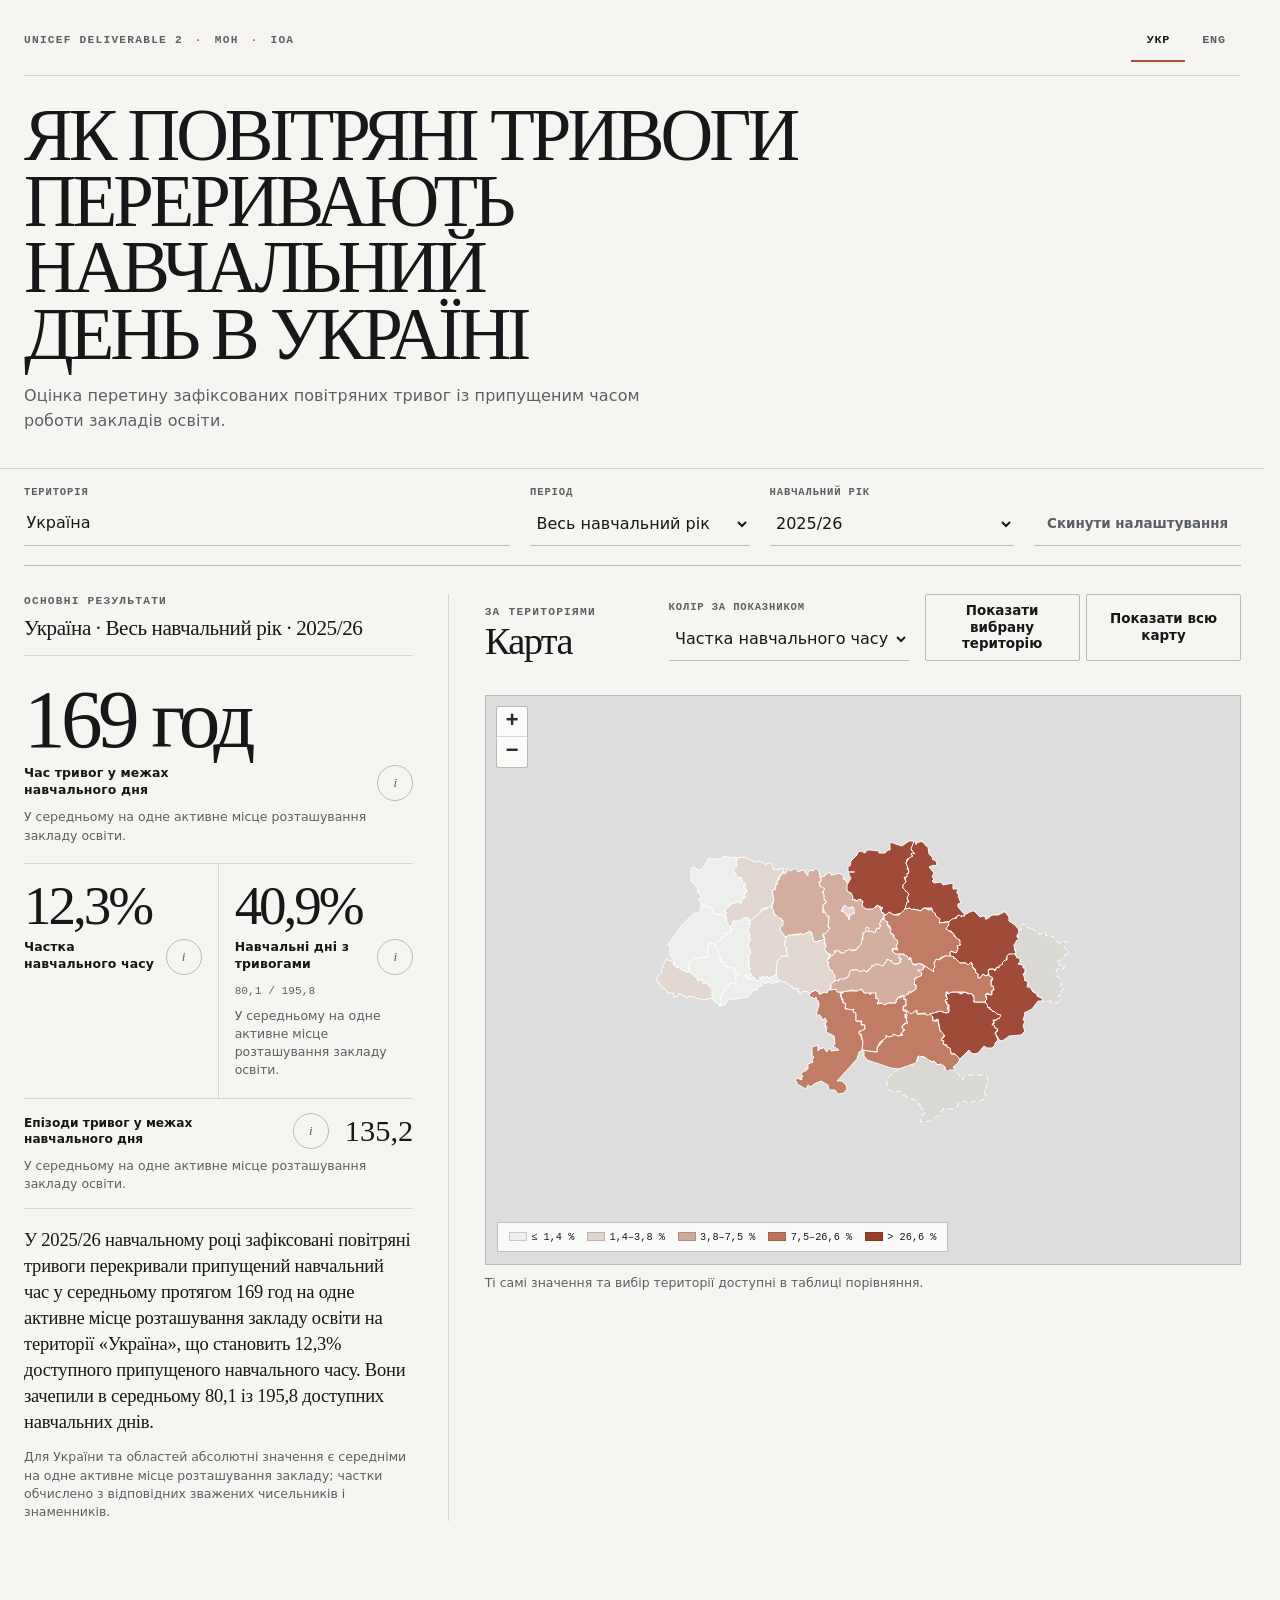
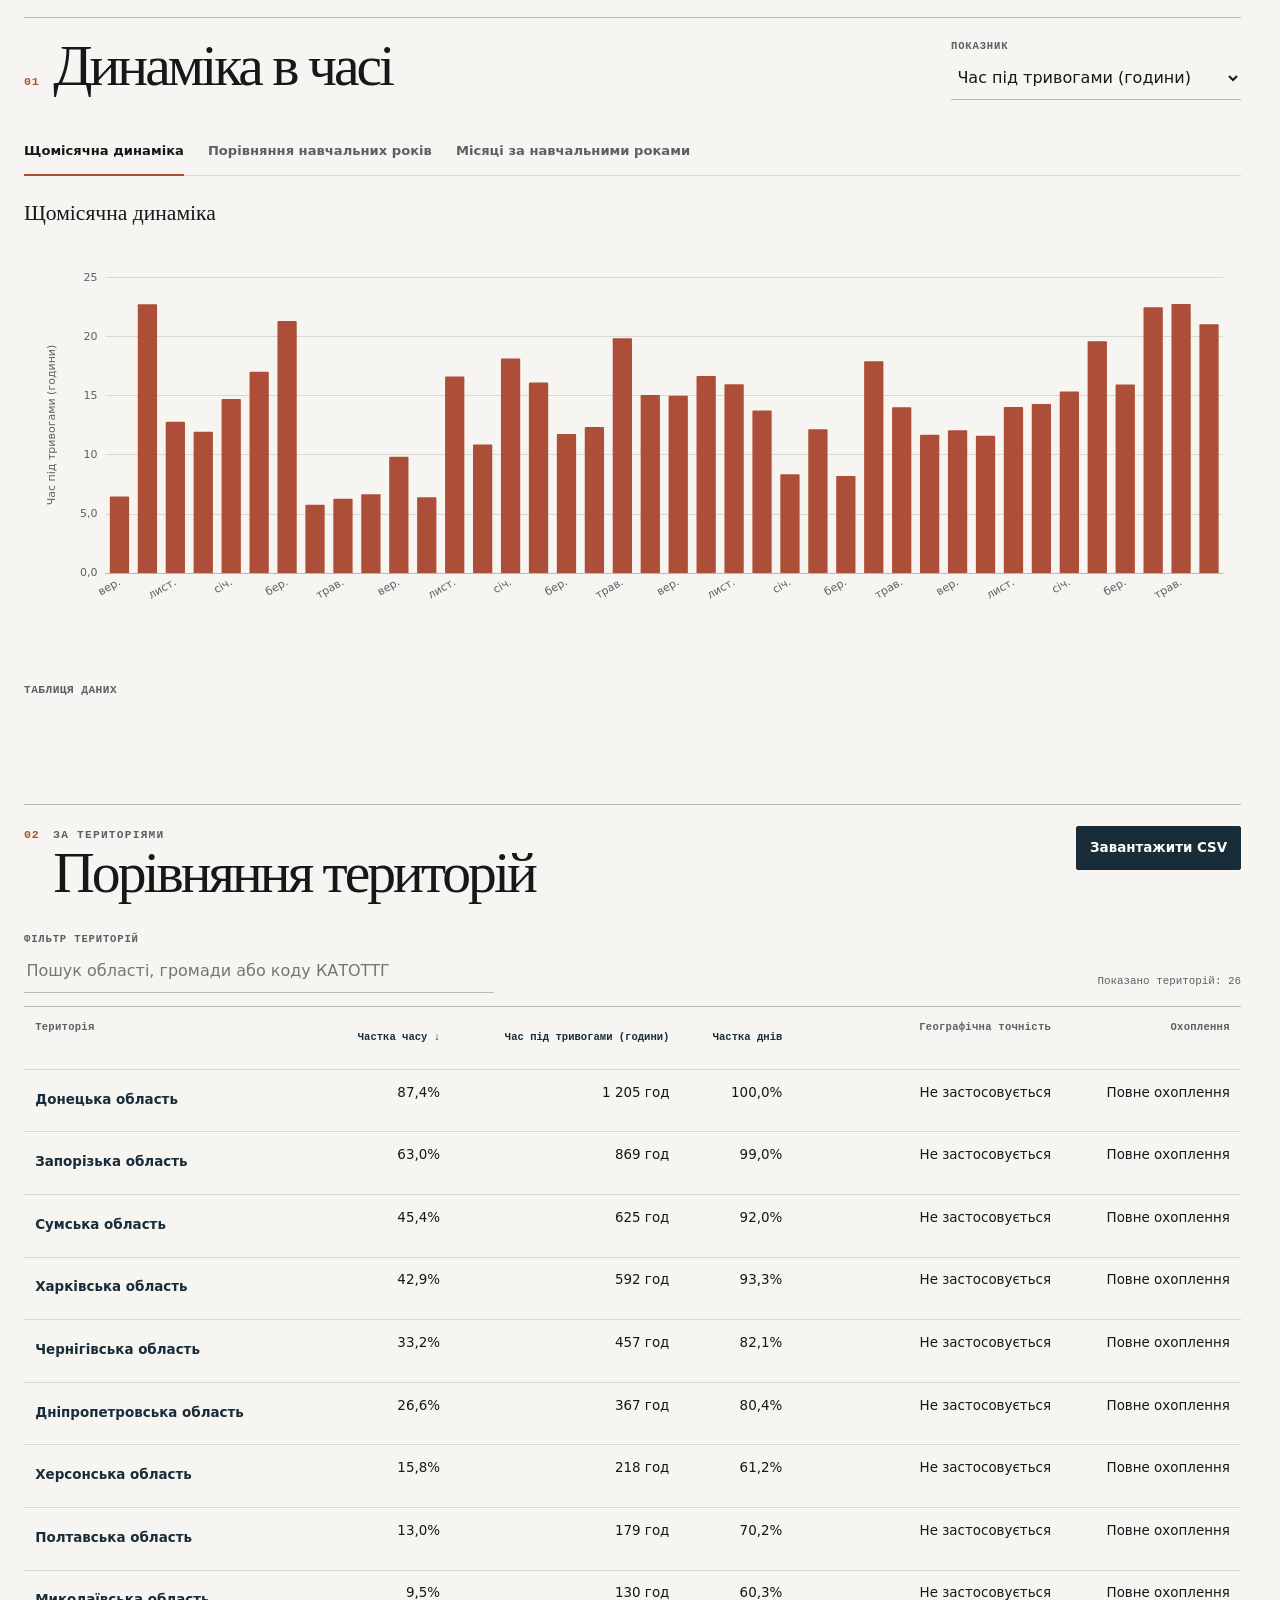
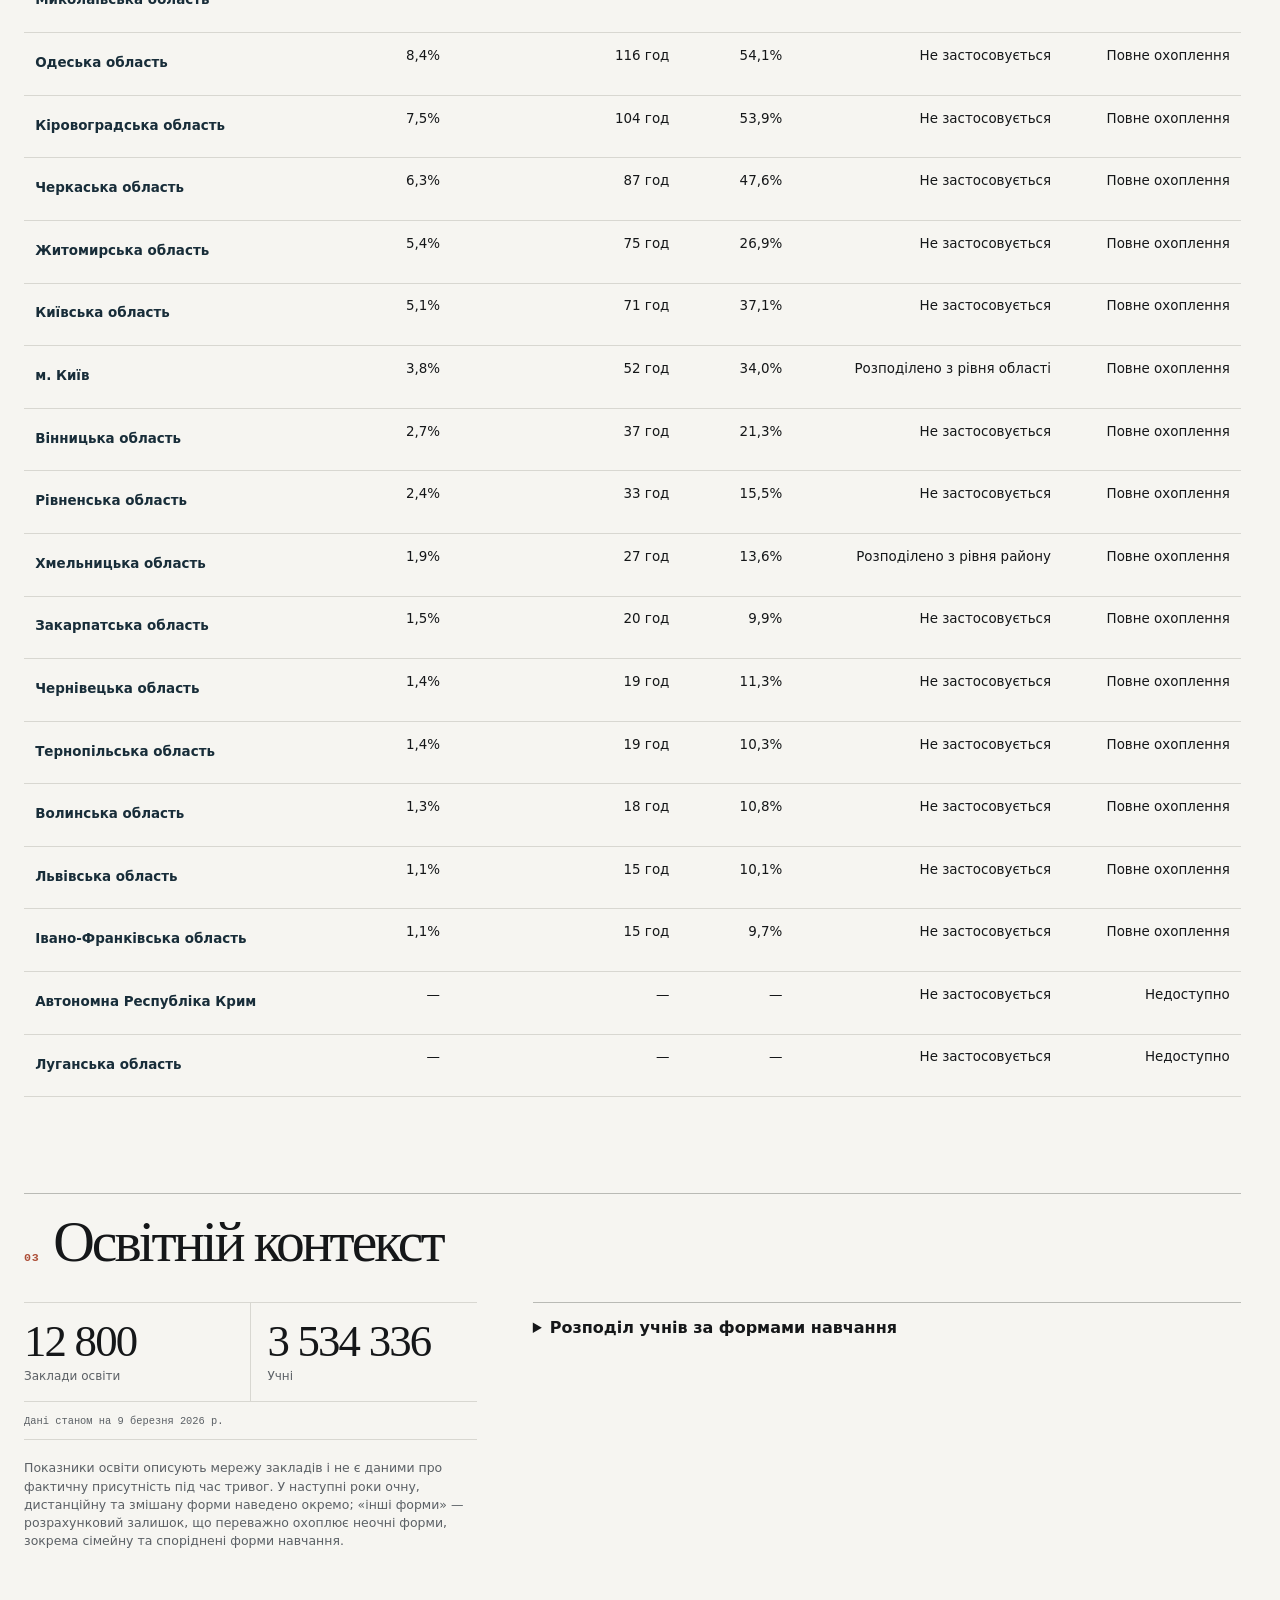
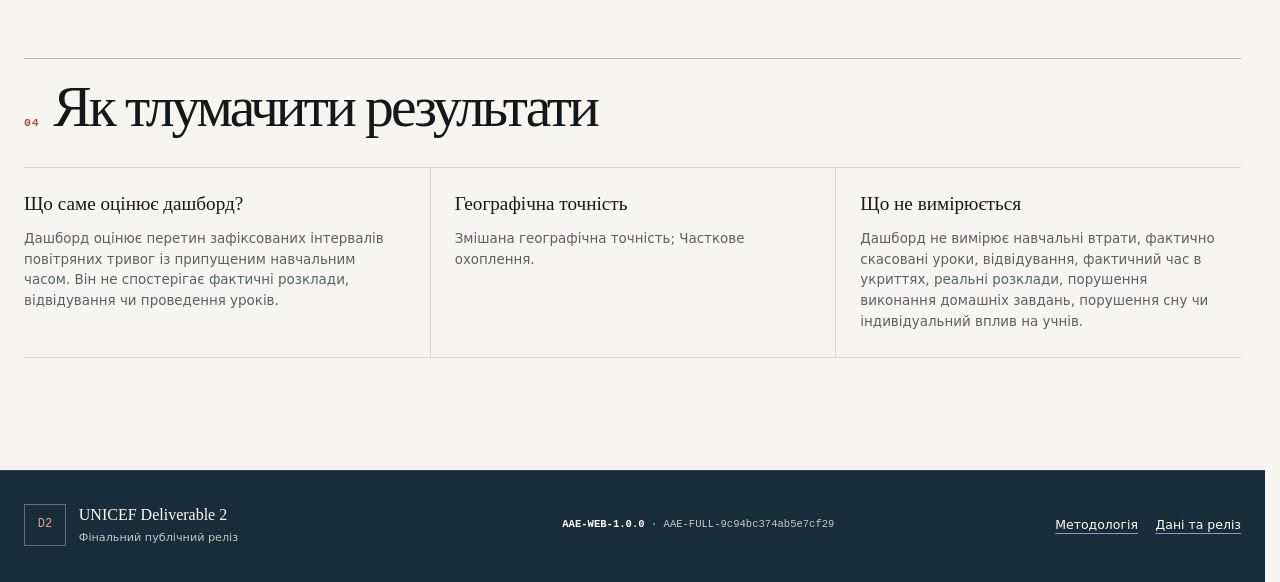
==== commit 4262797d: "Redesign D2 dashboard as an editorial intelligence atlas" ====
--- a/index.html
+++ b/index.html
@@ -19,17 +19,18 @@
 
   <header class="site-header">
     <div class="header-inner">
-      <div>
-        <p class="eyebrow">UNICEF · МОН · ІОА</p>
+      <div class="masthead-rail">
+        <p class="eyebrow">UNICEF DELIVERABLE 2 <span aria-hidden="true">·</span> МОН <span aria-hidden="true">·</span> ІОА</p>
+        <div class="header-actions">
+          <div class="language-switch" role="group" data-t-aria-label="language">
+            <button type="button" data-lang="uk">УКР</button>
+            <button type="button" data-lang="en">ENG</button>
+          </div>
+        </div>
+      </div>
+      <div class="title-lockup">
         <h1 id="page-title"></h1>
         <p id="page-subtitle" class="subtitle"></p>
-      </div>
-      <div class="header-actions">
-        <span class="status-badge" data-t="releaseStatus"></span>
-        <div class="language-switch" role="group" data-t-aria-label="language">
-          <button type="button" data-lang="uk">УКР</button>
-          <button type="button" data-lang="en">ENG</button>
-        </div>
       </div>
     </div>
   </header>
@@ -41,15 +42,8 @@
     <div id="area-load-status" class="notice" role="status" hidden></div>
 
     <div id="dashboard" hidden>
-      <section class="panel filter-panel" aria-labelledby="choose-heading">
-        <div class="section-heading-row">
-          <div>
-            <p class="section-kicker" data-t="chooseView"></p>
-            <h2 id="choose-heading"><span data-t="territory"></span> · <span data-t="period"></span></h2>
-          </div>
-          <button id="reset-filters" type="button" class="button-secondary" data-t="reset"></button>
-        </div>
-
+      <section class="instrument-toolbar" aria-labelledby="choose-heading">
+        <h2 id="choose-heading" class="visually-hidden"><span data-t="territory"></span> · <span data-t="period"></span></h2>
         <div class="view-controls">
           <div class="territory-combobox">
             <label for="territory-search" data-t="territory"></label>
@@ -61,28 +55,31 @@
           <div class="period-controls">
             <label for="period-mode" data-t="period"></label>
             <select id="period-mode"></select>
-            <div id="period-detail" class="period-detail">
-              <label id="school-year-field">
-                <span data-t="schoolYear"></span>
-                <select id="school-year"></select>
+          </div>
+
+          <div id="period-detail" class="period-detail">
+            <label id="school-year-field">
+              <span data-t="schoolYear"></span>
+              <select id="school-year"></select>
+            </label>
+            <label id="month-field" hidden>
+              <span data-t="month"></span>
+              <select id="month"></select>
+            </label>
+            <div id="range-fields" class="range-fields" hidden>
+              <label>
+                <span data-t="from"></span>
+                <select id="range-start"></select>
               </label>
-              <label id="month-field" hidden>
-                <span data-t="month"></span>
-                <select id="month"></select>
+              <label>
+                <span data-t="to"></span>
+                <select id="range-end"></select>
               </label>
-              <div id="range-fields" class="range-fields" hidden>
-                <label>
-                  <span data-t="from"></span>
-                  <select id="range-start"></select>
-                </label>
-                <label>
-                  <span data-t="to"></span>
-                  <select id="range-end"></select>
-                </label>
-              </div>
-              <p id="all-period-note" class="control-note" hidden data-t="allAvailableNote"></p>
-            </div>
-          </div>
+            </div>
+            <p id="all-period-note" class="control-note" hidden data-t="allAvailableNote"></p>
+          </div>
+
+          <button id="reset-filters" type="button" class="button-secondary toolbar-reset" data-t="reset"></button>
         </div>
 
         <div id="hromada-navigation" class="context-navigation" hidden>
@@ -90,72 +87,96 @@
         </div>
       </section>
 
-      <section class="summary-panel" aria-labelledby="summary-heading">
-        <p class="section-kicker" data-t="atGlance"></p>
-        <h2 id="summary-heading"><span id="summary-context"></span></h2>
-        <p id="summary-text" class="summary-text"></p>
-        <p id="aggregation-note" class="aggregation-note"></p>
-      </section>
-
-      <section aria-labelledby="measures-heading">
-        <p class="section-kicker" data-t="keyMeasures"></p>
-        <h2 id="measures-heading" class="visually-hidden" data-t="keyMeasures"></h2>
-        <div class="cards-grid">
-          <article class="metric-card">
-            <div class="card-title-row">
-              <h3 data-t="alarmTime"></h3>
-              <button type="button" data-info="alarm" class="info-button" data-t-aria-label="indicatorInfo">i</button>
-            </div>
-            <div id="alarm-time-value" class="metric-value"></div>
-            <div id="alarm-time-secondary" class="metric-secondary"></div>
-            <p id="alarm-time-context" class="metric-context"></p>
-          </article>
-
-          <article class="metric-card">
-            <div class="card-title-row">
-              <h3 data-t="affectedDays"></h3>
-              <button type="button" data-info="days" class="info-button" data-t-aria-label="indicatorInfo">i</button>
-            </div>
-            <div id="affected-days-value" class="metric-value"></div>
-            <div id="affected-days-secondary" class="metric-secondary"></div>
-            <p id="affected-days-context" class="metric-context"></p>
-          </article>
-
-          <article class="metric-card">
-            <div class="card-title-row">
-              <h3 data-t="episodes"></h3>
-              <button type="button" data-info="episodes" class="info-button" data-t-aria-label="indicatorInfo">i</button>
-            </div>
-            <div id="episodes-value" class="metric-value"></div>
-            <div id="episodes-secondary" class="metric-secondary"></div>
-            <p id="episodes-context" class="metric-context"></p>
-          </article>
-        </div>
-      </section>
-
-      <section class="panel education-panel" aria-labelledby="education-heading">
-        <div class="section-heading-row">
-          <div>
-            <p class="section-kicker" data-t="educationContext"></p>
-            <h2 id="education-heading" data-t="educationContext"></h2>
-          </div>
-        </div>
-        <div id="education-summary" class="education-summary"></div>
-        <p id="education-multi-note" class="context-note" hidden></p>
-        <div id="education-years"></div>
-        <p id="education-empty" class="notice" hidden></p>
-        <details id="modality-details" class="modality-details">
-          <summary data-t="modalityDetails"></summary>
-          <p class="context-note" data-t="modalityChartIntro"></p>
-          <div id="modality-chart" class="chart modality-chart" role="img" data-t-aria-label="modalityChartLabel"></div>
-        </details>
-        <p id="education-note" class="context-note"></p>
-      </section>
-
-      <section class="panel" aria-labelledby="time-heading">
-        <div class="section-heading-row">
-          <div>
-            <p class="section-kicker" data-t="overTime"></p>
+      <section class="hero-analysis" aria-labelledby="summary-heading places-heading">
+        <div class="hero-result" aria-labelledby="summary-heading">
+          <div class="result-heading">
+            <p class="section-kicker" data-t="atGlance"></p>
+            <h2 id="summary-heading"><span id="summary-context"></span></h2>
+          </div>
+
+          <section class="measures-composition" aria-labelledby="measures-heading">
+            <h3 id="measures-heading" class="visually-hidden" data-t="keyMeasures"></h3>
+            <div class="cards-grid">
+              <article class="metric-card metric-card-hours">
+                <div id="alarm-time-value" class="metric-value"></div>
+                <div class="card-title-row">
+                  <h3 data-t="alarmTime"></h3>
+                  <button type="button" data-info="alarm" class="info-button" data-t-aria-label="indicatorInfo">i</button>
+                </div>
+                <p id="alarm-time-context" class="metric-context"></p>
+              </article>
+
+              <article class="metric-card metric-card-share">
+                <div id="alarm-time-secondary" class="metric-value"></div>
+                <div class="card-title-row">
+                  <h3 data-t="alarmShare"></h3>
+                  <button type="button" data-info="alarm" class="info-button" data-t-aria-label="indicatorInfo">i</button>
+                </div>
+              </article>
+
+              <article class="metric-card metric-card-days">
+                <div id="affected-days-secondary" class="metric-value"></div>
+                <div class="card-title-row">
+                  <h3 data-t="affectedDays"></h3>
+                  <button type="button" data-info="days" class="info-button" data-t-aria-label="indicatorInfo">i</button>
+                </div>
+                <div id="affected-days-value" class="metric-denominator"></div>
+                <p id="affected-days-context" class="metric-context"></p>
+              </article>
+            </div>
+
+            <article class="episode-measure">
+              <div>
+                <span class="episode-label" data-t="episodes"></span>
+                <button type="button" data-info="episodes" class="info-button" data-t-aria-label="indicatorInfo">i</button>
+              </div>
+              <strong id="episodes-value"></strong>
+              <span id="episodes-secondary" class="metric-secondary"></span>
+              <p id="episodes-context" class="metric-context"></p>
+            </article>
+          </section>
+
+          <div class="insight-block">
+            <p id="summary-text" class="summary-text"></p>
+            <p id="aggregation-note" class="aggregation-note"></p>
+          </div>
+        </div>
+
+        <section class="hero-map" aria-labelledby="places-heading">
+          <div class="map-heading-row">
+            <div>
+              <p class="section-kicker" data-t="acrossPlaces"></p>
+              <h2 id="places-heading" data-t="map"></h2>
+            </div>
+            <div class="map-controls">
+              <label for="map-measure">
+                <span data-t="colourBy"></span>
+                <select id="map-measure">
+                  <option value="school_time_under_alarm_pct" data-t="alarmShare"></option>
+                  <option value="alarm_hours_average_school_location" data-t="hours"></option>
+                  <option value="affected_school_days_pct" data-t="daysShare"></option>
+                </select>
+              </label>
+              <div class="map-action-buttons">
+                <button id="fit-selected" type="button" class="button-secondary" data-t="fitSelected"></button>
+                <button id="reset-map" type="button" class="button-secondary" data-t="resetMap"></button>
+              </div>
+            </div>
+          </div>
+          <p id="map-error" class="notice" hidden></p>
+          <p id="map-action-status" class="map-action-status" role="status" aria-live="polite"></p>
+          <div class="map-stage">
+            <div id="map-container" class="map-container" role="region" data-t-aria-label="mapLabel"></div>
+            <div id="map-legend" class="map-legend"></div>
+          </div>
+          <p class="context-note map-alternative" data-t="mapAlternative"></p>
+        </section>
+      </section>
+
+      <section class="panel chapter time-chapter" aria-labelledby="time-heading">
+        <div class="section-heading-row chapter-heading-row">
+          <div class="chapter-heading">
+            <span class="section-index" aria-hidden="true">01</span>
             <h2 id="time-heading" data-t="overTime"></h2>
           </div>
           <label class="control-label" for="trend-measure">
@@ -202,53 +223,57 @@
         </div>
       </section>
 
-      <section class="panel" aria-labelledby="places-heading">
-        <div class="section-heading-row">
-          <div>
-            <p class="section-kicker" data-t="acrossPlaces"></p>
-            <h2 id="places-heading" data-t="map"></h2>
-          </div>
-          <div class="map-controls">
-            <label for="map-measure">
-              <span data-t="colourBy"></span>
-              <select id="map-measure">
-                <option value="school_time_under_alarm_pct" data-t="alarmShare"></option>
-                <option value="alarm_hours_average_school_location" data-t="hours"></option>
-                <option value="affected_school_days_pct" data-t="daysShare"></option>
-              </select>
-            </label>
-            <button id="fit-selected" type="button" class="button-secondary" data-t="fitSelected"></button>
-            <button id="reset-map" type="button" class="button-secondary" data-t="resetMap"></button>
-          </div>
-        </div>
-        <p id="map-error" class="notice" hidden></p>
-        <p id="map-action-status" class="map-action-status" role="status" aria-live="polite"></p>
-        <div id="map-container" class="map-container" data-t-aria-label="mapLabel"></div>
-        <div id="map-legend" class="map-legend"></div>
-        <p class="context-note" data-t="mapAlternative"></p>
-      </section>
-
-      <section class="panel" aria-labelledby="comparison-heading">
-        <div class="section-heading-row">
-          <div>
-            <p class="section-kicker" data-t="compareAreas"></p>
-            <h2 id="comparison-heading" data-t="compareAreas"></h2>
+      <section class="panel chapter comparison-chapter" aria-labelledby="comparison-heading">
+        <div class="section-heading-row chapter-heading-row">
+          <div class="chapter-heading">
+            <span class="section-index" aria-hidden="true">02</span>
+            <div>
+              <p class="section-kicker" data-t="acrossPlaces"></p>
+              <h2 id="comparison-heading" data-t="compareAreas"></h2>
+            </div>
           </div>
           <button id="download-csv" type="button" class="button-primary" data-t="downloadCsv"></button>
         </div>
-        <label class="comparison-search" for="comparison-search">
-          <span data-t="filterAreas"></span>
-          <input id="comparison-search" type="search" data-t-placeholder="territoryHint">
-        </label>
-        <p id="comparison-result-count" class="result-count" aria-live="polite"></p>
-        <p id="csv-status" class="result-count" role="status" aria-live="polite"></p>
+        <div class="comparison-tools">
+          <label class="comparison-search" for="comparison-search">
+            <span data-t="filterAreas"></span>
+            <input id="comparison-search" type="search" data-t-placeholder="territoryHint">
+          </label>
+          <div class="comparison-statuses">
+            <p id="comparison-result-count" class="result-count" aria-live="polite"></p>
+            <p id="csv-status" class="result-count" role="status" aria-live="polite"></p>
+          </div>
+        </div>
         <div id="comparison-cards" class="comparison-cards"></div>
         <div id="comparison-table" class="table-wrap comparison-table"></div>
       </section>
 
-      <section class="panel notes-panel" aria-labelledby="interpret-heading">
-        <p class="section-kicker" data-t="interpret"></p>
-        <h2 id="interpret-heading" data-t="interpret"></h2>
+      <section class="panel chapter education-panel" aria-labelledby="education-heading">
+        <div class="chapter-heading">
+          <span class="section-index" aria-hidden="true">03</span>
+          <h2 id="education-heading" data-t="educationContext"></h2>
+        </div>
+        <div class="education-layout">
+          <div class="education-copy">
+            <div id="education-summary" class="education-summary"></div>
+            <p id="education-multi-note" class="context-note" hidden></p>
+            <div id="education-years"></div>
+            <p id="education-empty" class="notice" hidden></p>
+            <p id="education-note" class="context-note education-note"></p>
+          </div>
+          <details id="modality-details" class="modality-details">
+            <summary data-t="modalityDetails"></summary>
+            <p class="context-note" data-t="modalityChartIntro"></p>
+            <div id="modality-chart" class="chart modality-chart" role="img" data-t-aria-label="modalityChartLabel"></div>
+          </details>
+        </div>
+      </section>
+
+      <section class="panel chapter notes-panel" aria-labelledby="interpret-heading">
+        <div class="chapter-heading">
+          <span class="section-index" aria-hidden="true">04</span>
+          <h2 id="interpret-heading" data-t="interpret"></h2>
+        </div>
         <div class="notes-grid">
           <article>
             <h3 data-t="methodQuestion"></h3>
@@ -268,15 +293,23 @@
   </main>
 
   <footer class="site-footer">
-    <div class="release-line">
-      <span id="footer-status" data-t="releaseStatus"></span>
-      <strong id="footer-release"></strong>
-      <span id="footer-build"></span>
+    <div class="footer-inner">
+      <div class="footer-identity">
+        <span class="footer-mark">D2</span>
+        <div>
+          <strong>UNICEF Deliverable 2</strong>
+          <span id="footer-status" data-t="releaseStatus"></span>
+        </div>
+      </div>
+      <div class="release-line">
+        <strong id="footer-release"></strong>
+        <span id="footer-build"></span>
+      </div>
+      <nav data-t-aria-label="supportingPages">
+        <a data-page="methodology" data-t="methodology"></a>
+        <a data-page="data" data-t="dataRelease"></a>
+      </nav>
     </div>
-    <nav data-t-aria-label="supportingPages">
-      <a data-page="methodology" data-t="methodology"></a>
-      <a data-page="data" data-t="dataRelease"></a>
-    </nav>
   </footer>
 
   <dialog id="indicator-dialog">
--- a/src/styles.css
+++ b/src/styles.css
@@ -1,17 +1,26 @@
 :root {
-    --ink: #102a3a;
-    --muted: #536a78;
-    --blue: #123b5d;
-    --mid: #286b8d;
-    --pale: #edf4f8;
-    --line: #d6e1e8;
-    --white: #fff;
-    --focus: #f0a500;
-    --danger-bg: #fff0ee;
-    --danger-line: #c75c50;
-    font-family: Inter, ui-sans-serif, system-ui, -apple-system, "Segoe UI", sans-serif;
+    --paper: #f6f5f1;
+    --surface: #fcfcfa;
+    --ink: #151719;
+    --secondary: #5b6065;
+    --hairline: #d8d7d1;
+    --hairline-strong: #b9bab5;
+    --midnight: #182d39;
+    --midnight-soft: #294653;
+    --signal: #ad4f38;
+    --signal-dark: #843522;
+    --signal-soft: #ead5cb;
+    --cool-pale: #e9eeed;
+    --focus: #a74225;
+    --danger-bg: #f7e9e4;
+    --danger-line: #9d3e2b;
+    --font-editorial: ui-serif, "Iowan Old Style", "Palatino Linotype", Palatino, "Book Antiqua", Georgia, serif;
+    --font-interface: ui-sans-serif, system-ui, -apple-system, BlinkMacSystemFont, "Segoe UI", sans-serif;
+    --font-mono: ui-monospace, "SFMono-Regular", Menlo, Monaco, Consolas, "Liberation Mono", monospace;
     color: var(--ink);
-    background: #f7fafc;
+    background: var(--paper);
+    font-family: var(--font-interface);
+    font-synthesis: none;
 }
 
 * {
@@ -20,6 +29,7 @@
 
 html {
     scrollbar-gutter: stable;
+    scroll-behavior: smooth;
 }
 
 [hidden] {
@@ -27,15 +37,25 @@
 }
 
 body {
+    min-width: 320px;
     margin: 0;
+    background: var(--paper);
+    color: var(--ink);
+    font-size: 1rem;
     line-height: 1.55;
     overflow-wrap: break-word;
+}
+
+::selection {
+    background: var(--signal-soft);
+    color: var(--ink);
 }
 
 button,
 input,
 select {
     min-height: 44px;
+    color: inherit;
     font: inherit;
 }
 
@@ -46,18 +66,23 @@
     touch-action: manipulation;
 }
 
+button {
+    cursor: pointer;
+}
+
+button:disabled {
+    cursor: not-allowed;
+    opacity: .48;
+}
+
 button:focus-visible,
 a:focus-visible,
 input:focus-visible,
 select:focus-visible,
-summary:focus-visible {
+summary:focus-visible,
+.leaflet-interactive:focus-visible {
     outline: 3px solid var(--focus);
-    outline-offset: 2px;
-}
-
-button:disabled {
-    cursor: not-allowed;
-    opacity: .6;
+    outline-offset: 3px;
 }
 
 .skip-link {
@@ -66,133 +91,147 @@
 }
 
 .skip-link:focus {
-    left: 1rem;
-    top: 1rem;
-    z-index: 2000;
-    padding: .75rem 1rem;
-    border-radius: 8px;
-    background: var(--white);
-    color: var(--blue);
-}
-
-.site-header {
-    padding: 2rem 0;
-    background: var(--blue);
-    color: var(--white);
+    top: .75rem;
+    left: .75rem;
+    z-index: 3000;
+    padding: .7rem 1rem;
+    border: 1px solid var(--ink);
+    border-radius: 2px;
+    background: var(--surface);
+    color: var(--ink);
 }
 
 .header-inner,
 .page-shell,
-.site-footer {
-    width: min(1180px, calc(100% - 2rem));
+.footer-inner {
+    width: min(1340px, calc(100% - 3rem));
     margin-inline: auto;
 }
 
+.site-header {
+    border-bottom: 1px solid var(--hairline);
+    background: var(--paper);
+}
+
 .header-inner {
+    padding: 1.15rem 0 2.15rem;
+}
+
+.masthead-rail {
     display: flex;
+    align-items: center;
     justify-content: space-between;
-    align-items: flex-start;
-    gap: 2rem;
+    gap: 1.5rem;
+    min-height: 45px;
+    padding-bottom: .8rem;
+    border-bottom: 1px solid var(--hairline);
+}
+
+.eyebrow,
+.section-kicker,
+.section-index,
+.footer-mark,
+.release-line {
+    font-family: var(--font-mono);
 }
 
 .eyebrow,
 .section-kicker {
-    margin: 0 0 .35rem;
-    font-size: .76rem;
-    font-weight: 800;
-    letter-spacing: .09em;
+    margin: 0;
+    color: var(--secondary);
+    font-size: .7rem;
+    font-weight: 700;
+    letter-spacing: .11em;
+    line-height: 1.3;
     text-transform: uppercase;
 }
 
+.eyebrow span {
+    padding-inline: .25rem;
+    color: var(--signal);
+}
+
+.title-lockup {
+    padding-top: 1.65rem;
+}
+
 .site-header h1 {
-    max-width: 820px;
-    margin: .2rem 0;
-    font-size: clamp(1.8rem, 4vw, 3rem);
-    line-height: 1.1;
+    max-width: 24ch;
+    margin: 0;
+    font-family: var(--font-editorial);
+    font-size: clamp(3.45rem, 5.7vw, 5.25rem);
+    font-weight: 500;
+    letter-spacing: -.055em;
+    line-height: .91;
+    text-wrap: balance;
+    text-transform: uppercase;
 }
 
 .subtitle {
-    max-width: 780px;
-    margin: .75rem 0 0;
-    color: #dce8f2;
+    max-width: 66ch;
+    margin: 1rem 0 0;
+    color: var(--secondary);
+    font-size: clamp(.95rem, 1.25vw, 1.08rem);
+    letter-spacing: .005em;
 }
 
 .header-actions {
     display: flex;
-    align-items: flex-start;
+    align-items: center;
     justify-content: flex-end;
-    gap: .75rem;
-    flex-wrap: wrap;
-}
-
-.status-badge {
-    padding: .45rem .75rem;
-    border: 1px solid rgba(255, 255, 255, .7);
-    border-radius: 999px;
-    background: var(--white);
-    color: var(--blue);
-    font-weight: 800;
-    white-space: nowrap;
 }
 
 .language-switch {
     display: flex;
-    overflow: hidden;
-    border: 1px solid rgba(255, 255, 255, .55);
-    border-radius: 8px;
-    background: #0b2a42;
+    gap: .1rem;
 }
 
 .language-switch button {
-    min-width: 58px;
-    padding: .5rem .75rem;
+    min-width: 54px;
+    min-height: 44px;
+    padding: .45rem .6rem .35rem;
     border: 0;
+    border-bottom: 2px solid transparent;
     background: transparent;
-    color: var(--white);
-    font-weight: 750;
+    color: var(--secondary);
+    font-family: var(--font-mono);
+    font-size: .74rem;
+    font-weight: 700;
+    letter-spacing: .06em;
+}
+
+.language-switch button:hover {
+    color: var(--ink);
 }
 
 .language-switch button[aria-pressed="true"] {
-    background: var(--white);
-    color: var(--blue);
+    border-bottom-color: var(--signal);
+    color: var(--ink);
 }
 
 .page-shell {
-    padding: 2rem 0 4rem;
-}
-
-.panel,
-.summary-panel {
-    margin: 0 0 1.25rem;
-    padding: 1.35rem;
-    border: 1px solid var(--line);
-    border-radius: 12px;
-    background: var(--white);
-    box-shadow: 0 2px 8px rgba(16, 42, 58, .05);
-}
-
-.filter-panel {
-    border-top: 5px solid var(--mid);
-}
-
-.section-heading-row {
-    display: flex;
-    align-items: flex-start;
-    justify-content: space-between;
-    gap: 1rem;
-    margin-bottom: 1rem;
-}
-
-.section-heading-row h2,
-.section-heading-row h3,
-.notes-panel h2 {
-    margin: .1rem 0;
+    padding: 0 0 7rem;
+}
+
+#loading {
+    padding: 1.5rem 0;
+    color: var(--secondary);
+    font-family: var(--font-mono);
+    font-size: .78rem;
+}
+
+.instrument-toolbar {
+    position: relative;
+    z-index: 20;
+    padding: 1rem 0 1.15rem;
+    border-bottom: 1px solid var(--hairline-strong);
 }
 
 .view-controls {
     display: grid;
-    grid-template-columns: minmax(300px, 1.35fr) minmax(280px, 1fr);
-    gap: 1.25rem;
+    grid-template-columns: minmax(260px, 1.55fr) minmax(170px, .7fr) minmax(190px, .78fr) auto;
+    gap: 1rem 1.25rem;
+    align-items: end;
 }
 
 .territory-combobox {
@@ -201,11 +240,19 @@
 
 .territory-combobox label,
 .period-controls > label,
-label span,
-.control-label span {
+.period-detail label > span,
+.control-label > span,
+.map-controls label > span,
+.comparison-search > span {
     display: block;
-    margin-bottom: .35rem;
+    margin-bottom: .18rem;
+    color: var(--secondary);
+    font-family: var(--font-mono);
+    font-size: .66rem;
     font-weight: 700;
+    letter-spacing: .08em;
+    line-height: 1.35;
+    text-transform: uppercase;
 }
 
 .territory-combobox input,
@@ -215,330 +262,601 @@
 .control-label select,
 .comparison-search input {
     width: 100%;
-    padding: .65rem .75rem;
-    border: 1px solid #8fa6b5;
-    border-radius: 8px;
-    background: var(--white);
+    padding: .45rem .15rem;
+    border: 0;
+    border-bottom: 1px solid var(--hairline-strong);
+    border-radius: 0;
+    background: transparent;
     color: var(--ink);
+}
+
+.territory-combobox input:hover,
+.period-controls select:hover,
+.period-detail select:hover,
+.map-controls select:hover,
+.control-label select:hover,
+.comparison-search input:hover {
+    border-bottom-color: var(--ink);
+}
+
+.territory-combobox input:focus-visible,
+.period-controls select:focus-visible,
+.period-detail select:focus-visible,
+.map-controls select:focus-visible,
+.control-label select:focus-visible,
+.comparison-search input:focus-visible {
+    border-bottom-color: var(--signal);
+    background: var(--surface);
 }
 
 .territory-combobox ul {
     position: absolute;
-    top: 74px;
+    top: calc(100% + .35rem);
     right: 0;
     left: 0;
     z-index: 1000;
-    max-height: 330px;
+    max-height: 350px;
     margin: 0;
-    padding: .35rem;
+    padding: .3rem;
     overflow: auto;
-    border: 1px solid var(--line);
-    border-radius: 8px;
-    background: var(--white);
-    box-shadow: 0 10px 26px rgba(0, 0, 0, .16);
+    border: 1px solid var(--hairline-strong);
+    border-radius: 2px;
+    background: var(--surface);
+    box-shadow: 0 12px 26px rgba(21, 23, 25, .12);
     list-style: none;
 }
 
 .territory-combobox li button {
     width: 100%;
-    padding: .6rem;
+    padding: .58rem .65rem;
     border: 0;
-    border-radius: 6px;
-    background: var(--white);
+    border-radius: 1px;
+    background: transparent;
     text-align: left;
 }
 
+.territory-combobox li + li {
+    border-top: 1px solid var(--hairline);
+}
+
 .territory-combobox li button:hover,
-.territory-combobox li button:focus-visible {
-    background: var(--pale);
+.territory-combobox li button:focus-visible,
+.territory-combobox li button[aria-selected="true"] {
+    background: var(--cool-pale);
 }
 
 .territory-combobox small {
     display: block;
-    color: var(--muted);
+    margin-top: .08rem;
+    color: var(--secondary);
+    font-family: var(--font-mono);
+    font-size: .68rem;
 }
 
 .no-result {
     padding: .7rem;
-    color: var(--muted);
+    color: var(--secondary);
 }
 
 .period-detail {
-    min-height: 82px;
-    margin-top: .75rem;
+    min-width: 0;
 }
 
 .range-fields {
     display: grid;
-    grid-template-columns: 1fr 1fr;
-    gap: .75rem;
+    grid-template-columns: repeat(2, minmax(0, 1fr));
+    gap: .65rem;
 }
 
 .control-note {
-    margin: .75rem 0 0;
-    color: var(--muted);
+    margin: .3rem 0 0;
+    color: var(--secondary);
+    font-size: .78rem;
+    line-height: 1.35;
 }
 
 .context-navigation {
-    margin-top: 1rem;
-    padding-top: 1rem;
-    border-top: 1px solid var(--line);
+    margin-top: .8rem;
+    padding-top: .7rem;
+    border-top: 1px solid var(--hairline);
 }
 
 .button-primary,
-.button-secondary {
+.button-secondary,
+.back-link {
     display: inline-flex;
     align-items: center;
     justify-content: center;
-    padding: .55rem .9rem;
-    border-radius: 8px;
-    font-weight: 750;
+    min-height: 44px;
+    padding: .5rem .8rem;
+    border-radius: 2px;
+    font-size: .84rem;
+    font-weight: 700;
+    line-height: 1.2;
+    text-decoration: none;
+    transition: background-color 180ms ease, border-color 180ms ease, color 180ms ease;
+}
+
+.button-primary {
+    border: 1px solid var(--midnight);
+    background: var(--midnight);
+    color: var(--surface);
+}
+
+.button-primary:hover:not(:disabled) {
+    border-color: var(--signal-dark);
+    background: var(--signal-dark);
+}
+
+.button-secondary {
+    border: 1px solid var(--hairline-strong);
+    background: transparent;
+    color: var(--ink);
+}
+
+.button-secondary:hover:not(:disabled) {
+    border-color: var(--ink);
+    background: var(--surface);
+}
+
+.toolbar-reset {
+    min-width: 130px;
+    border-width: 0 0 1px;
+    border-radius: 0;
+    color: var(--secondary);
+}
+
+.hero-analysis {
+    display: grid;
+    grid-template-columns: minmax(330px, .72fr) minmax(0, 1.28fr);
+    gap: 2.2rem;
+    align-items: start;
+    margin-top: 1.8rem;
+}
+
+.hero-result {
+    min-width: 0;
+    padding-right: 2.2rem;
+    border-right: 1px solid var(--hairline);
+}
+
+.result-heading {
+    padding-bottom: .85rem;
+    border-bottom: 1px solid var(--hairline);
+}
+
+.result-heading h2 {
+    margin: .38rem 0 0;
+    font-family: var(--font-editorial);
+    font-size: clamp(1.15rem, 1.65vw, 1.48rem);
+    font-weight: 500;
+    letter-spacing: -.02em;
     line-height: 1.25;
-    text-decoration: none;
-}
-
-.button-primary {
-    border: 1px solid var(--blue);
-    background: var(--blue);
-    color: var(--white);
-}
-
-.button-primary:hover:not(:disabled) {
-    background: #0b2a42;
-}
-
-.button-secondary {
-    border: 1px solid #7896aa;
-    background: var(--white);
-    color: var(--blue);
-}
-
-.button-secondary:hover:not(:disabled) {
-    background: var(--pale);
-}
-
-.summary-panel {
-    border-left: 6px solid var(--mid);
-    background: #eaf3f8;
-}
-
-.summary-panel h2 {
-    margin: .2rem 0;
-    font-size: 1.2rem;
-}
-
-.summary-text {
-    max-width: 980px;
-    margin-bottom: .6rem;
-    font-size: clamp(1.12rem, 2vw, 1.42rem);
-    font-weight: 730;
-}
-
-.aggregation-note,
-.context-note,
-.metric-context,
-.result-count,
-.map-action-status {
-    color: var(--muted);
-    font-size: .9rem;
 }
 
 .cards-grid {
     display: grid;
-    grid-template-columns: repeat(3, minmax(0, 1fr));
-    gap: 1rem;
-    margin-bottom: 1.25rem;
+    grid-template-columns: repeat(2, minmax(0, 1fr));
+    margin-top: .55rem;
+    border-bottom: 1px solid var(--hairline);
 }
 
 .metric-card {
     min-width: 0;
-    padding: 1.2rem;
-    border: 1px solid var(--line);
-    border-radius: 10px;
-    background: var(--white);
+    padding: 1.05rem 0 1.15rem;
+}
+
+.metric-card-hours {
+    grid-column: 1 / -1;
+    border-bottom: 1px solid var(--hairline);
+}
+
+.metric-card-share {
+    padding-right: 1rem;
+    border-right: 1px solid var(--hairline);
+}
+
+.metric-card-days {
+    padding-left: 1rem;
+}
+
+.metric-value {
+    margin: 0 0 .55rem;
+    font-family: var(--font-editorial);
+    font-size: clamp(2.65rem, 4.3vw, 4.5rem);
+    font-weight: 500;
+    font-variant-numeric: lining-nums tabular-nums;
+    letter-spacing: -.055em;
+    line-height: .9;
+    white-space: nowrap;
+}
+
+.metric-card-hours .metric-value {
+    font-size: clamp(4rem, 6.5vw, 6.35rem);
 }
 
 .card-title-row {
     display: flex;
+    align-items: flex-start;
     justify-content: space-between;
-    gap: .5rem;
+    gap: .45rem;
 }
 
 .card-title-row h3 {
+    max-width: 25ch;
     margin: 0;
-    font-size: 1rem;
+    font-size: .78rem;
+    font-weight: 680;
+    letter-spacing: .01em;
+    line-height: 1.35;
 }
 
 .info-button {
     flex: 0 0 auto;
     width: 36px;
+    min-width: 36px;
     height: 36px;
     min-height: 36px;
-    border: 1px solid #7f9cad;
+    padding: 0;
+    border: 1px solid var(--hairline-strong);
     border-radius: 50%;
-    background: var(--pale);
-    color: var(--blue);
-    font-weight: 800;
-}
-
-.metric-value {
-    margin: .8rem 0 .15rem;
-    font-size: clamp(1.65rem, 3vw, 2rem);
-    font-weight: 850;
-    line-height: 1.2;
-}
-
+    background: transparent;
+    color: var(--secondary);
+    font-family: var(--font-editorial);
+    font-size: .82rem;
+    font-style: italic;
+}
+
+.info-button:hover {
+    border-color: var(--signal);
+    color: var(--signal-dark);
+}
+
+.metric-denominator,
 .metric-secondary {
-    color: var(--muted);
+    color: var(--secondary);
+    font-family: var(--font-mono);
+    font-size: .7rem;
+    font-variant-numeric: tabular-nums;
+    line-height: 1.4;
+}
+
+.metric-denominator {
+    margin-top: .55rem;
+}
+
+.metric-context,
+.aggregation-note,
+.context-note,
+.result-count,
+.map-action-status {
+    color: var(--secondary);
+    font-size: .78rem;
+    line-height: 1.45;
 }
 
 .metric-context {
-    min-height: 2.8em;
-    margin: .7rem 0 0;
-}
-
-.education-summary {
+    margin: .45rem 0 0;
+}
+
+.episode-measure {
+    display: grid;
+    grid-template-columns: minmax(0, 1fr) auto;
+    gap: .25rem 1rem;
+    align-items: center;
+    padding: .9rem 0;
+    border-bottom: 1px solid var(--hairline);
+}
+
+.episode-measure > div {
     display: flex;
-    gap: 1rem 2rem;
-    align-items: end;
-    flex-wrap: wrap;
-}
-
-.education-summary div {
-    display: grid;
-}
-
-.education-summary strong {
-    font-size: 1.5rem;
-}
-
-.education-summary small {
-    color: var(--muted);
-}
-
-.education-year-row {
-    display: grid;
-    grid-template-columns: 100px minmax(150px, 1fr) minmax(150px, 1fr) minmax(170px, auto);
-    gap: .75rem 1rem;
-    padding: .65rem 0;
-    border-bottom: 1px solid var(--line);
-}
-
-.education-year-row small {
-    color: var(--muted);
-}
-
-details summary {
-    cursor: pointer;
-    font-weight: 750;
-}
-
-.modality-details,
-.data-details {
-    margin-top: 1rem;
-}
-
-.modality-details[open] > summary,
-.data-details[open] > summary {
-    margin-bottom: .75rem;
-}
-
-.chart {
-    width: 100%;
-    height: 360px;
-}
-
-.modality-chart {
-    height: 310px;
-}
-
-.control-label {
-    min-width: 260px;
-}
-
-.segmented {
+    align-items: center;
+    justify-content: space-between;
+    gap: .5rem;
+}
+
+.episode-label {
+    font-size: .76rem;
+    font-weight: 680;
+    line-height: 1.35;
+}
+
+.episode-measure strong {
+    font-family: var(--font-editorial);
+    font-size: 1.9rem;
+    font-variant-numeric: tabular-nums;
+    font-weight: 500;
+    line-height: 1;
+}
+
+.episode-measure .metric-secondary,
+.episode-measure .metric-context {
+    grid-column: 1 / -1;
+    margin: 0;
+}
+
+.insight-block {
+    padding-top: 1.15rem;
+}
+
+.summary-text {
+    margin: 0;
+    font-family: var(--font-editorial);
+    font-size: clamp(1.08rem, 1.45vw, 1.34rem);
+    font-weight: 500;
+    letter-spacing: -.012em;
+    line-height: 1.4;
+}
+
+.aggregation-note {
+    margin: .85rem 0 0;
+}
+
+.hero-map {
+    min-width: 0;
+}
+
+.map-heading-row {
     display: flex;
-    gap: .4rem;
-    flex-wrap: wrap;
-    margin-bottom: 1rem;
-}
-
-.segmented button {
-    padding: .45rem .8rem;
-    border: 1px solid #7896aa;
-    border-radius: 999px;
-    background: var(--white);
-    color: var(--blue);
-}
-
-.segmented button[aria-pressed="true"] {
-    border-color: var(--blue);
-    background: var(--blue);
-    color: var(--white);
+    align-items: flex-end;
+    justify-content: space-between;
+    gap: 1rem 1.5rem;
+    min-height: 70px;
+    padding-bottom: .7rem;
+}
+
+.map-heading-row h2 {
+    margin: .15rem 0 0;
+    font-family: var(--font-editorial);
+    font-size: clamp(2rem, 3vw, 3rem);
+    font-weight: 500;
+    letter-spacing: -.04em;
+    line-height: 1;
 }
 
 .map-controls {
     display: flex;
     align-items: flex-end;
     justify-content: flex-end;
-    gap: .5rem;
+    gap: .55rem 1rem;
+    min-width: 0;
+}
+
+.map-controls label {
+    width: min(240px, 24vw);
+    min-width: 190px;
+}
+
+.map-action-buttons {
+    display: flex;
+    gap: .4rem;
+}
+
+.map-action-buttons button {
+    max-width: 155px;
+    padding-inline: .65rem;
+}
+
+.map-action-status {
+    min-height: 1.2rem;
+    margin: 0 0 .25rem;
+}
+
+.map-stage {
+    position: relative;
+}
+
+.map-container {
+    height: 570px;
+    overflow: hidden;
+    border: 1px solid var(--hairline-strong);
+    border-radius: 0;
+    background: var(--cool-pale);
+}
+
+.map-legend {
+    position: absolute;
+    bottom: .8rem;
+    left: .8rem;
+    z-index: 500;
+    display: flex;
+    gap: .35rem .8rem;
     flex-wrap: wrap;
-}
-
-.map-controls label {
-    min-width: 250px;
-}
-
-.map-controls button {
-    max-width: 220px;
-}
-
-.map-action-status {
-    min-height: 1.5rem;
-    margin: -.35rem 0 .5rem;
-}
-
-.map-container {
-    height: 500px;
-    overflow: hidden;
-    border: 1px solid var(--line);
-    border-radius: 10px;
-    background: #eff4f7;
-}
-
-.map-legend {
-    display: flex;
-    gap: .55rem 1rem;
-    flex-wrap: wrap;
-    margin-top: .75rem;
-    font-size: .82rem;
+    max-width: calc(100% - 1.6rem);
+    padding: .5rem .65rem;
+    border: 1px solid rgba(185, 186, 181, .9);
+    background: rgba(252, 252, 250, .94);
+    color: var(--ink);
+    font-family: var(--font-mono);
+    font-size: .64rem;
+    line-height: 1.25;
+    pointer-events: none;
 }
 
 .map-legend span {
     display: flex;
     align-items: center;
-    gap: .3rem;
+    gap: .28rem;
 }
 
 .map-legend i {
     display: inline-block;
     width: 18px;
-    height: 12px;
-    border: 1px solid #98aab5;
+    height: 9px;
+    border: 1px solid rgba(21, 23, 25, .18);
+}
+
+.map-alternative {
+    margin: .55rem 0 0;
 }
 
 .leaflet-container {
     font: inherit;
 }
 
+.leaflet-bar {
+    overflow: hidden;
+    border: 1px solid var(--hairline-strong) !important;
+    border-radius: 2px !important;
+    box-shadow: none !important;
+}
+
+.leaflet-bar a,
+.leaflet-bar a:hover {
+    border-bottom-color: var(--hairline) !important;
+    background: var(--surface) !important;
+    color: var(--midnight) !important;
+}
+
+.leaflet-tooltip {
+    padding: .48rem .6rem !important;
+    border: 1px solid var(--hairline-strong) !important;
+    border-radius: 2px !important;
+    background: rgba(252, 252, 250, .97) !important;
+    color: var(--ink) !important;
+    box-shadow: 0 6px 14px rgba(21, 23, 25, .1) !important;
+    font-size: .76rem !important;
+}
+
+.chapter {
+    margin-top: 6rem;
+    padding-top: 1.3rem;
+    border-top: 1px solid var(--hairline-strong);
+}
+
+.section-heading-row {
+    display: flex;
+    align-items: flex-start;
+    justify-content: space-between;
+    gap: 1.5rem;
+}
+
+.chapter-heading {
+    display: flex;
+    align-items: baseline;
+    gap: .85rem;
+    min-width: 0;
+}
+
+.section-index {
+    flex: 0 0 auto;
+    color: var(--signal);
+    font-size: .73rem;
+    font-weight: 700;
+    letter-spacing: .07em;
+}
+
+.chapter-heading h2 {
+    margin: 0;
+    font-family: var(--font-editorial);
+    font-size: clamp(2.45rem, 4.5vw, 4.25rem);
+    font-weight: 500;
+    letter-spacing: -.052em;
+    line-height: .95;
+}
+
+.chapter-heading .section-kicker {
+    margin-bottom: .18rem;
+}
+
+.control-label {
+    width: min(290px, 32vw);
+    min-width: 230px;
+}
+
+.segmented {
+    display: flex;
+    gap: 1.5rem;
+    margin: 2rem 0 1.35rem;
+    border-bottom: 1px solid var(--hairline);
+}
+
+.segmented button {
+    min-height: 44px;
+    margin-bottom: -1px;
+    padding: .35rem 0 .55rem;
+    border: 0;
+    border-bottom: 2px solid transparent;
+    border-radius: 0;
+    background: transparent;
+    color: var(--secondary);
+    font-size: .82rem;
+    font-weight: 680;
+}
+
+.segmented button:hover {
+    color: var(--ink);
+}
+
+.segmented button[aria-pressed="true"] {
+    border-bottom-color: var(--signal);
+    color: var(--ink);
+}
+
+.time-chapter [id$="-panel"] > h3 {
+    margin: 0 0 .25rem;
+    font-family: var(--font-editorial);
+    font-size: 1.35rem;
+    font-weight: 500;
+}
+
+.chart {
+    width: 100%;
+    height: 420px;
+}
+
+.modality-chart {
+    height: 330px;
+}
+
+details summary {
+    cursor: pointer;
+    font-weight: 680;
+}
+
+.modality-details,
+.data-details {
+    margin-top: 1.1rem;
+}
+
+.modality-details[open] > summary,
+.data-details[open] > summary {
+    margin-bottom: .75rem;
+}
+
+.data-details summary {
+    display: inline-flex;
+    min-height: 36px;
+    align-items: center;
+    color: var(--secondary);
+    font-family: var(--font-mono);
+    font-size: .7rem;
+    letter-spacing: .04em;
+    text-transform: uppercase;
+}
+
+.comparison-tools {
+    display: flex;
+    align-items: end;
+    justify-content: space-between;
+    gap: 1rem 2rem;
+    margin: 2rem 0 .8rem;
+}
+
 .comparison-search {
     display: block;
-    max-width: 440px;
-    margin-bottom: .4rem;
+    width: min(470px, 48vw);
+}
+
+.comparison-statuses {
+    min-width: 150px;
+    text-align: right;
 }
 
 .result-count {
-    margin: .35rem 0 .75rem;
+    margin: .2rem 0;
+    font-family: var(--font-mono);
+    font-size: .68rem;
 }
 
 .table-wrap {
@@ -550,25 +868,30 @@
 
 .table-wrap table {
     width: 100%;
-    min-width: 760px;
+    min-width: 780px;
     border-collapse: collapse;
+    font-variant-numeric: tabular-nums;
 }
 
 .chart-table table {
-    min-width: 620px;
+    min-width: 650px;
 }
 
 .table-wrap caption {
-    padding: .5rem 0;
-    color: var(--muted);
-    font-weight: 700;
+    padding: .7rem 0;
+    color: var(--secondary);
+    font-family: var(--font-mono);
+    font-size: .68rem;
+    font-weight: 600;
+    letter-spacing: .04em;
     text-align: left;
+    text-transform: uppercase;
 }
 
 .table-wrap th,
 .table-wrap td {
-    padding: .65rem;
-    border-bottom: 1px solid var(--line);
+    padding: .8rem .7rem;
+    border-bottom: 1px solid var(--hairline);
     text-align: right;
     vertical-align: top;
 }
@@ -579,78 +902,238 @@
 }
 
 .table-wrap thead th {
-    color: var(--muted);
-    font-size: .86rem;
+    border-top: 1px solid var(--hairline-strong);
+    color: var(--secondary);
+    font-family: var(--font-mono);
+    font-size: .66rem;
+    font-weight: 650;
+    letter-spacing: .025em;
+    line-height: 1.35;
+}
+
+.table-wrap tbody th,
+.table-wrap tbody td {
+    font-size: .84rem;
 }
 
 .table-wrap button {
     min-height: 36px;
-    padding: .25rem .2rem;
+    padding: .2rem 0;
     border: 0;
+    border-bottom: 1px solid transparent;
     background: transparent;
-    color: var(--blue);
-    font-weight: 750;
+    color: var(--midnight);
+    font-size: inherit;
+    font-weight: 680;
     text-align: left;
-    text-decoration: underline;
-    text-underline-offset: 2px;
+}
+
+.table-wrap button:hover {
+    border-bottom-color: var(--signal);
+    color: var(--signal-dark);
 }
 
 .selected-measure {
-    background: var(--pale);
+    background: rgba(234, 213, 203, .46);
     color: var(--ink) !important;
 }
 
 .current-row {
-    box-shadow: inset 4px 0 0 var(--mid);
-    background: #f5f9fb;
+    background: rgba(233, 238, 237, .7);
+    box-shadow: inset 3px 0 0 var(--signal);
 }
 
 .comparison-cards {
     display: none;
+}
+
+.education-panel .chapter-heading,
+.notes-panel .chapter-heading {
+    margin-bottom: 2rem;
+}
+
+.education-layout {
+    display: grid;
+    grid-template-columns: minmax(280px, .78fr) minmax(0, 1.22fr);
+    gap: 3.5rem;
+    align-items: start;
+}
+
+.education-summary {
+    display: grid;
+    grid-template-columns: repeat(2, minmax(0, 1fr));
+    border-top: 1px solid var(--hairline);
+    border-bottom: 1px solid var(--hairline);
+}
+
+.education-summary div {
+    display: flex;
+    flex-direction: column-reverse;
+    gap: .2rem;
+    min-width: 0;
+    padding: 1rem 1rem 1rem 0;
+}
+
+.education-summary div + div {
+    padding-left: 1rem;
+    border-left: 1px solid var(--hairline);
+}
+
+.education-summary span {
+    color: var(--secondary);
+    font-size: .75rem;
+}
+
+.education-summary strong {
+    font-family: var(--font-editorial);
+    font-size: clamp(2rem, 3.5vw, 3.35rem);
+    font-variant-numeric: tabular-nums;
+    font-weight: 500;
+    letter-spacing: -.04em;
+    line-height: 1;
+}
+
+.education-summary small {
+    grid-column: 1 / -1;
+    padding: .65rem 0;
+    border-top: 1px solid var(--hairline);
+    color: var(--secondary);
+    font-family: var(--font-mono);
+    font-size: .65rem;
+}
+
+.education-year-row {
+    display: grid;
+    grid-template-columns: 90px 1fr 1fr;
+    gap: .45rem 1rem;
+    padding: .8rem 0;
+    border-bottom: 1px solid var(--hairline);
+    font-size: .82rem;
+}
+
+.education-year-row small {
+    grid-column: 2 / -1;
+    color: var(--secondary);
+    font-family: var(--font-mono);
+    font-size: .64rem;
+}
+
+.education-note {
+    max-width: 58ch;
+    margin-top: 1.2rem;
+}
+
+.modality-details {
+    margin-top: 0;
+    padding-top: .85rem;
+    border-top: 1px solid var(--hairline-strong);
 }
 
 .notes-grid {
     display: grid;
     grid-template-columns: repeat(3, minmax(0, 1fr));
-    gap: 1rem;
+    gap: 0;
+    border-top: 1px solid var(--hairline);
+    border-bottom: 1px solid var(--hairline);
 }
 
 .notes-grid article {
     min-width: 0;
+    padding: 1.3rem 1.5rem 1.5rem 0;
+}
+
+.notes-grid article + article {
+    padding-left: 1.5rem;
+    border-left: 1px solid var(--hairline);
+}
+
+.notes-grid h3 {
+    margin: 0 0 .65rem;
+    font-family: var(--font-editorial);
+    font-size: 1.2rem;
+    font-weight: 500;
+}
+
+.notes-grid p {
+    margin: 0;
+    color: var(--secondary);
+    font-size: .84rem;
+    line-height: 1.55;
 }
 
 .site-footer {
+    border-top: 1px solid var(--midnight-soft);
+    background: var(--midnight);
+    color: var(--surface);
+}
+
+.footer-inner {
+    display: grid;
+    grid-template-columns: minmax(250px, 1.1fr) minmax(260px, 1fr) auto;
+    gap: 1.5rem 2.5rem;
+    align-items: center;
+    padding: 2rem 0 2.25rem;
+}
+
+.footer-identity {
     display: flex;
-    justify-content: space-between;
-    gap: 1rem 2rem;
-    padding: 1.5rem 0 2.5rem;
-    border-top: 1px solid var(--line);
-    font-size: .92rem;
+    align-items: center;
+    gap: .8rem;
+}
+
+.footer-mark {
+    display: inline-grid;
+    width: 42px;
+    height: 42px;
+    place-items: center;
+    border: 1px solid rgba(252, 252, 250, .32);
+    color: #e3a58f;
+    font-size: .75rem;
+}
+
+.footer-identity div {
+    display: grid;
+    gap: .08rem;
+}
+
+.footer-identity strong {
+    font-family: var(--font-editorial);
+    font-size: 1rem;
+    font-weight: 500;
+}
+
+.footer-identity span:last-child {
+    color: #bfc8cb;
+    font-size: .7rem;
 }
 
 .release-line {
-    display: flex;
-    gap: .35rem;
-    flex-wrap: wrap;
-}
-
-.release-line > span:first-child::after {
-    content: "·";
-    margin-left: .35rem;
-    color: var(--muted);
+    color: #bfc8cb;
+    font-size: .66rem;
+    line-height: 1.5;
+}
+
+.release-line strong {
+    color: var(--surface);
+    font-weight: 600;
 }
 
 .site-footer nav {
     display: flex;
-    gap: .5rem 1rem;
+    gap: .5rem 1.1rem;
     flex-wrap: wrap;
-}
-
-.site-footer a,
-.prose a {
-    color: var(--blue);
-    font-weight: 700;
-    text-underline-offset: 3px;
+    justify-content: flex-end;
+}
+
+.site-footer a {
+    color: var(--surface);
+    font-size: .78rem;
+    text-decoration-color: #8ba0a8;
+    text-underline-offset: 4px;
+}
+
+.site-footer a:hover {
+    text-decoration-color: #e3a58f;
 }
 
 dialog {
@@ -658,47 +1141,69 @@
     max-height: calc(100vh - 2rem);
     padding: 1.5rem;
     overflow: auto;
-    border: 0;
-    border-radius: 12px;
-    box-shadow: 0 20px 60px rgba(0, 0, 0, .35);
+    border: 1px solid var(--hairline-strong);
+    border-radius: 3px;
+    background: var(--surface);
+    color: var(--ink);
+    box-shadow: 0 24px 70px rgba(21, 23, 25, .32);
 }
 
 dialog::backdrop {
-    background: rgba(16, 42, 58, .55);
+    background: rgba(24, 45, 57, .58);
+}
+
+dialog h2 {
+    margin: .1rem 2rem .8rem 0;
+    font-family: var(--font-editorial);
+    font-size: 2rem;
+    font-weight: 500;
+    letter-spacing: -.03em;
 }
 
 dialog dl div {
-    margin: .75rem 0;
+    margin: .85rem 0;
+    padding-top: .7rem;
+    border-top: 1px solid var(--hairline);
 }
 
 dialog dt {
-    font-weight: 750;
+    color: var(--secondary);
+    font-family: var(--font-mono);
+    font-size: .66rem;
+    font-weight: 700;
+    letter-spacing: .06em;
+    text-transform: uppercase;
 }
 
 dialog dd {
-    margin-left: 0;
+    margin: .3rem 0 0;
 }
 
 dialog code {
+    font-family: var(--font-mono);
+    font-size: .78rem;
     white-space: normal;
 }
 
 .dialog-close {
     float: right;
-    min-width: 40px;
+    min-width: 36px;
+    min-height: 40px;
     border: 0;
     background: transparent;
-    color: var(--ink);
-    font-size: 1.5rem;
+    color: var(--secondary);
+    font-size: 1.4rem;
 }
 
 .fatal-error,
 .notice {
-    margin-bottom: 1rem;
-    padding: 1rem;
+    margin: .8rem 0 1rem;
+    padding: .8rem 1rem;
     border: 1px solid var(--danger-line);
-    border-radius: 8px;
+    border-radius: 2px;
     background: var(--danger-bg);
+    color: #59251b;
+    font-size: .84rem;
 }
 
 .visually-hidden {
@@ -713,79 +1218,308 @@
     white-space: nowrap;
 }
 
+.content-site-header .header-inner {
+    padding-bottom: 2.6rem;
+}
+
+.content-title-lockup h1 {
+    max-width: 16ch;
+    font-size: clamp(3.4rem, 6.5vw, 6rem);
+}
+
+.content-shell {
+    width: min(980px, calc(100% - 3rem));
+    padding-bottom: 6rem;
+}
+
+.back-row {
+    margin: 0;
+    padding: 1.1rem 0;
+    border-bottom: 1px solid var(--hairline-strong);
+}
+
+.back-link {
+    min-height: 36px;
+    padding: .2rem 0;
+    border-bottom: 1px solid var(--hairline-strong);
+    border-radius: 0;
+    color: var(--midnight);
+}
+
+.back-link::before {
+    content: "←";
+    margin-right: .45rem;
+    color: var(--signal);
+}
+
+.back-link:hover {
+    border-bottom-color: var(--signal);
+}
+
+.prose-section {
+    display: grid;
+    grid-template-columns: 48px minmax(0, 1fr);
+    gap: 1rem;
+    padding: 2.3rem 0 2.5rem;
+    border-bottom: 1px solid var(--hairline);
+}
+
 .prose {
-    max-width: 900px;
+    max-width: 72ch;
 }
 
 .prose h2 {
-    margin-top: 0;
+    margin: -.15rem 0 .8rem;
+    font-family: var(--font-editorial);
+    font-size: clamp(1.65rem, 3vw, 2.35rem);
+    font-weight: 500;
+    letter-spacing: -.035em;
+    line-height: 1.08;
 }
 
 .prose p {
-    max-width: 78ch;
+    max-width: 70ch;
+    margin: 0;
+    color: #3e4246;
+    font-size: .98rem;
+    line-height: 1.7;
+}
+
+.prose a {
+    display: inline-block;
+    margin-top: 1rem;
+    color: var(--midnight);
+    font-weight: 680;
+    text-decoration-color: var(--signal);
+    text-underline-offset: 4px;
+}
+
+@media (max-width: 1100px) {
+    .header-inner,
+    .page-shell,
+    .footer-inner {
+        width: min(100% - 2rem, 1340px);
+    }
+
+    .site-header h1 {
+        font-size: clamp(3.35rem, 7.5vw, 5.4rem);
+    }
+
+    .view-controls {
+        grid-template-columns: minmax(240px, 1.3fr) minmax(160px, .7fr) minmax(180px, .75fr) auto;
+        gap: .8rem;
+    }
+
+    .hero-analysis {
+        grid-template-columns: minmax(315px, .78fr) minmax(0, 1.22fr);
+        gap: 1.35rem;
+    }
+
+    .hero-result {
+        padding-right: 1.35rem;
+    }
+
+    .metric-card-hours .metric-value {
+        font-size: clamp(3.7rem, 7vw, 5.4rem);
+    }
+
+    .map-controls {
+        align-items: stretch;
+        flex-direction: column;
+        gap: .35rem;
+    }
+
+    .map-heading-row {
+        align-items: flex-start;
+    }
+
+    .map-controls label {
+        width: 100%;
+        min-width: 240px;
+    }
 }
 
 @media (max-width: 900px) {
-    .section-heading-row {
-        flex-wrap: wrap;
-    }
-
-    .cards-grid,
-    .notes-grid {
+    .view-controls {
+        grid-template-columns: repeat(2, minmax(0, 1fr));
+    }
+
+    .toolbar-reset {
+        justify-self: start;
+    }
+
+    .hero-analysis {
         grid-template-columns: 1fr;
-    }
-
-    .metric-context {
-        min-height: 0;
-    }
-
-    .map-controls {
+        gap: 3rem;
+    }
+
+    .hero-result {
+        padding-right: 0;
+        border-right: 0;
+    }
+
+    .cards-grid {
+        grid-template-columns: repeat(3, minmax(0, 1fr));
+    }
+
+    .metric-card-hours {
+        grid-column: auto;
+        padding-right: 1rem;
+        border-right: 1px solid var(--hairline);
+        border-bottom: 0;
+    }
+
+    .metric-card-share {
+        padding-left: 1rem;
+    }
+
+    .metric-card-days {
+        border-left: 0;
+    }
+
+    .metric-value,
+    .metric-card-hours .metric-value {
+        font-size: clamp(3.1rem, 10vw, 4.8rem);
+    }
+
+    .map-heading-row {
+        align-items: flex-start;
+    }
+
+    .map-container {
+        height: 520px;
+    }
+
+    .education-layout {
+        gap: 2rem;
+    }
+
+    .footer-inner {
+        grid-template-columns: 1fr 1fr;
+    }
+
+    .site-footer nav {
+        grid-column: 1 / -1;
         justify-content: flex-start;
     }
 }
 
 @media (max-width: 760px) {
     .header-inner,
-    .site-footer {
-        display: block;
-    }
-
-    .header-actions {
-        justify-content: flex-start;
-        margin-top: 1rem;
+    .page-shell,
+    .footer-inner,
+    .content-shell {
+        width: min(100% - 1.5rem, 1340px);
+    }
+
+    .header-inner {
+        padding-top: .8rem;
+        padding-bottom: 1.65rem;
+    }
+
+    .masthead-rail {
+        align-items: flex-start;
+        min-height: 42px;
+    }
+
+    .eyebrow {
+        max-width: 28ch;
+        padding-top: .3rem;
+    }
+
+    .title-lockup {
+        padding-top: 1.3rem;
+    }
+
+    .site-header h1 {
+        font-size: clamp(3.15rem, 13vw, 4.5rem);
+        line-height: .92;
     }
 
     .view-controls {
         grid-template-columns: 1fr;
-    }
-
-    .period-detail {
-        min-height: 0;
+        gap: .8rem;
     }
 
     .range-fields {
-        grid-template-columns: 1fr;
-    }
-
-    .education-year-row {
-        grid-template-columns: 1fr 1fr;
-    }
-
-    .control-label,
+        grid-template-columns: repeat(2, minmax(0, 1fr));
+    }
+
+    .hero-analysis {
+        margin-top: 1.35rem;
+    }
+
+    .cards-grid {
+        grid-template-columns: repeat(2, minmax(0, 1fr));
+    }
+
+    .metric-card-hours {
+        grid-column: 1 / -1;
+        padding-right: 0;
+        border-right: 0;
+        border-bottom: 1px solid var(--hairline);
+    }
+
+    .metric-card-share {
+        padding-left: 0;
+    }
+
+    .map-heading-row,
+    .section-heading-row,
+    .comparison-tools {
+        align-items: stretch;
+        flex-direction: column;
+    }
+
     .map-controls,
     .map-controls label,
-    .map-controls button {
+    .control-label,
+    .comparison-search {
         width: 100%;
         min-width: 0;
         max-width: none;
     }
 
+    .map-action-buttons {
+        display: grid;
+        grid-template-columns: repeat(2, minmax(0, 1fr));
+    }
+
+    .map-action-buttons button {
+        max-width: none;
+    }
+
     .map-container {
-        height: 400px;
+        height: 440px;
+    }
+
+    .chapter {
+        margin-top: 4.5rem;
+    }
+
+    .chapter-heading h2 {
+        font-size: clamp(2.5rem, 11vw, 3.65rem);
+    }
+
+    .segmented {
+        gap: 1rem;
+        overflow-x: auto;
+    }
+
+    .segmented button {
+        flex: 0 0 auto;
     }
 
     .chart {
-        height: 320px;
+        height: 350px;
+    }
+
+    .comparison-tools {
+        gap: .8rem;
+    }
+
+    .comparison-statuses {
+        text-align: left;
     }
 
     .comparison-table {
@@ -794,19 +1528,19 @@
 
     .comparison-cards {
         display: grid;
-        gap: .65rem;
+        gap: .55rem;
     }
 
     .comparison-card {
         padding: .75rem;
-        border: 1px solid var(--line);
-        border-radius: 10px;
-        background: var(--white);
+        border: 1px solid var(--hairline);
+        border-radius: 2px;
+        background: transparent;
     }
 
     .comparison-card.current-card {
-        border-left: 5px solid var(--mid);
-        background: #f5f9fb;
+        border-left: 3px solid var(--signal);
+        background: var(--cool-pale);
     }
 
     .comparison-card summary {
@@ -815,31 +1549,45 @@
         gap: .2rem .75rem;
     }
 
+    .comparison-card summary span {
+        font-family: var(--font-editorial);
+        font-size: 1.25rem;
+        font-variant-numeric: tabular-nums;
+    }
+
     .comparison-card summary small {
         grid-column: 1 / -1;
-        color: var(--muted);
+        color: var(--secondary);
+        font-family: var(--font-mono);
+        font-size: .65rem;
     }
 
     .comparison-card dl {
         display: grid;
-        grid-template-columns: 1fr 1fr;
-        gap: .5rem;
+        grid-template-columns: repeat(2, minmax(0, 1fr));
+        gap: 0;
+        border-top: 1px solid var(--hairline);
+        border-left: 1px solid var(--hairline);
     }
 
     .comparison-card dl div {
         min-width: 0;
-        padding: .5rem;
-        background: var(--pale);
+        padding: .55rem;
+        border-right: 1px solid var(--hairline);
+        border-bottom: 1px solid var(--hairline);
     }
 
     .comparison-card dt {
-        color: var(--muted);
+        color: var(--secondary);
+        font-family: var(--font-mono);
+        font-size: .62rem;
+        text-transform: uppercase;
+    }
+
+    .comparison-card dd {
+        margin: .15rem 0 0;
         font-size: .78rem;
-    }
-
-    .comparison-card dd {
-        margin: 0;
-        font-weight: 750;
+        font-weight: 680;
     }
 
     .comparison-select {
@@ -847,51 +1595,184 @@
         margin-top: .5rem;
     }
 
+    .education-layout,
+    .notes-grid {
+        grid-template-columns: 1fr;
+    }
+
+    .notes-grid article,
+    .notes-grid article + article {
+        padding: 1.1rem 0;
+        border-left: 0;
+        border-top: 1px solid var(--hairline);
+    }
+
+    .notes-grid article:first-child {
+        border-top: 0;
+    }
+
+    .footer-inner {
+        grid-template-columns: 1fr;
+        gap: 1.1rem;
+    }
+
     .site-footer nav {
-        margin-top: .75rem;
+        grid-column: auto;
+    }
+
+    .prose-section {
+        grid-template-columns: 36px minmax(0, 1fr);
+        gap: .6rem;
     }
 }
 
 @media (max-width: 480px) {
     .header-inner,
     .page-shell,
-    .site-footer {
-        width: min(100% - 1rem, 1180px);
-    }
-
-    .site-header {
-        padding: 1.4rem 0;
-    }
-
-    .page-shell {
-        padding-top: 1rem;
-    }
-
-    .panel,
-    .summary-panel,
-    .metric-card {
-        padding: 1rem;
-    }
-
-    .status-badge {
-        white-space: normal;
-    }
-
-    .education-year-row,
+    .footer-inner,
+    .content-shell {
+        width: min(100% - 1.1rem, 1340px);
+    }
+
+    .masthead-rail {
+        gap: .5rem;
+    }
+
+    .eyebrow {
+        max-width: 23ch;
+        font-size: .62rem;
+    }
+
+    .language-switch button {
+        min-width: 45px;
+        padding-inline: .35rem;
+    }
+
+    .site-header h1 {
+        font-size: clamp(2.8rem, 14vw, 3.65rem);
+        letter-spacing: -.05em;
+    }
+
+    .subtitle {
+        font-size: .9rem;
+        line-height: 1.45;
+    }
+
+    .range-fields,
+    .cards-grid,
+    .education-summary,
     .comparison-card dl {
         grid-template-columns: 1fr;
     }
 
+    .metric-card-hours {
+        grid-column: auto;
+    }
+
+    .metric-card-share {
+        padding-right: 0;
+        border-right: 0;
+        border-bottom: 1px solid var(--hairline);
+    }
+
+    .metric-card-days {
+        padding-left: 0;
+    }
+
+    .metric-value,
+    .metric-card-hours .metric-value {
+        font-size: clamp(3.6rem, 19vw, 5.2rem);
+    }
+
+    .map-action-buttons {
+        grid-template-columns: 1fr;
+    }
+
+    .map-container {
+        height: 370px;
+    }
+
+    .map-legend {
+        position: static;
+        max-width: none;
+        border-top: 0;
+        background: var(--surface);
+    }
+
+    .chapter-heading {
+        align-items: flex-start;
+        gap: .55rem;
+    }
+
+    .chapter-heading h2 {
+        font-size: clamp(2.35rem, 13vw, 3.25rem);
+    }
+
+    .segmented {
+        display: grid;
+        grid-template-columns: 1fr;
+        gap: 0;
+        overflow: visible;
+        border: 1px solid var(--hairline);
+    }
+
     .segmented button {
         width: 100%;
-    }
-
-    .map-container {
-        height: 360px;
+        margin: 0;
+        padding-inline: .65rem;
+        border-bottom: 1px solid var(--hairline);
+        text-align: left;
+    }
+
+    .segmented button:last-child {
+        border-bottom: 0;
+    }
+
+    .segmented button[aria-pressed="true"] {
+        border-left: 3px solid var(--signal);
+        border-bottom-color: var(--hairline);
+        background: var(--surface);
     }
 
     .chart {
-        height: 300px;
+        height: 315px;
+    }
+
+    .education-summary div,
+    .education-summary div + div {
+        padding: .85rem 0;
+        border-left: 0;
+        border-bottom: 1px solid var(--hairline);
+    }
+
+    .education-summary small {
+        grid-column: auto;
+    }
+
+    .education-year-row {
+        grid-template-columns: 1fr;
+    }
+
+    .education-year-row small {
+        grid-column: auto;
+    }
+
+    .content-site-header .header-inner {
+        padding-bottom: 1.8rem;
+    }
+
+    .content-title-lockup h1 {
+        font-size: clamp(2.8rem, 15vw, 3.9rem);
+    }
+
+    .prose-section {
+        grid-template-columns: 1fr;
+        gap: .45rem;
+        padding: 1.8rem 0 2rem;
+    }
+
+    .prose h2 {
+        font-size: 1.75rem;
     }
 }
 
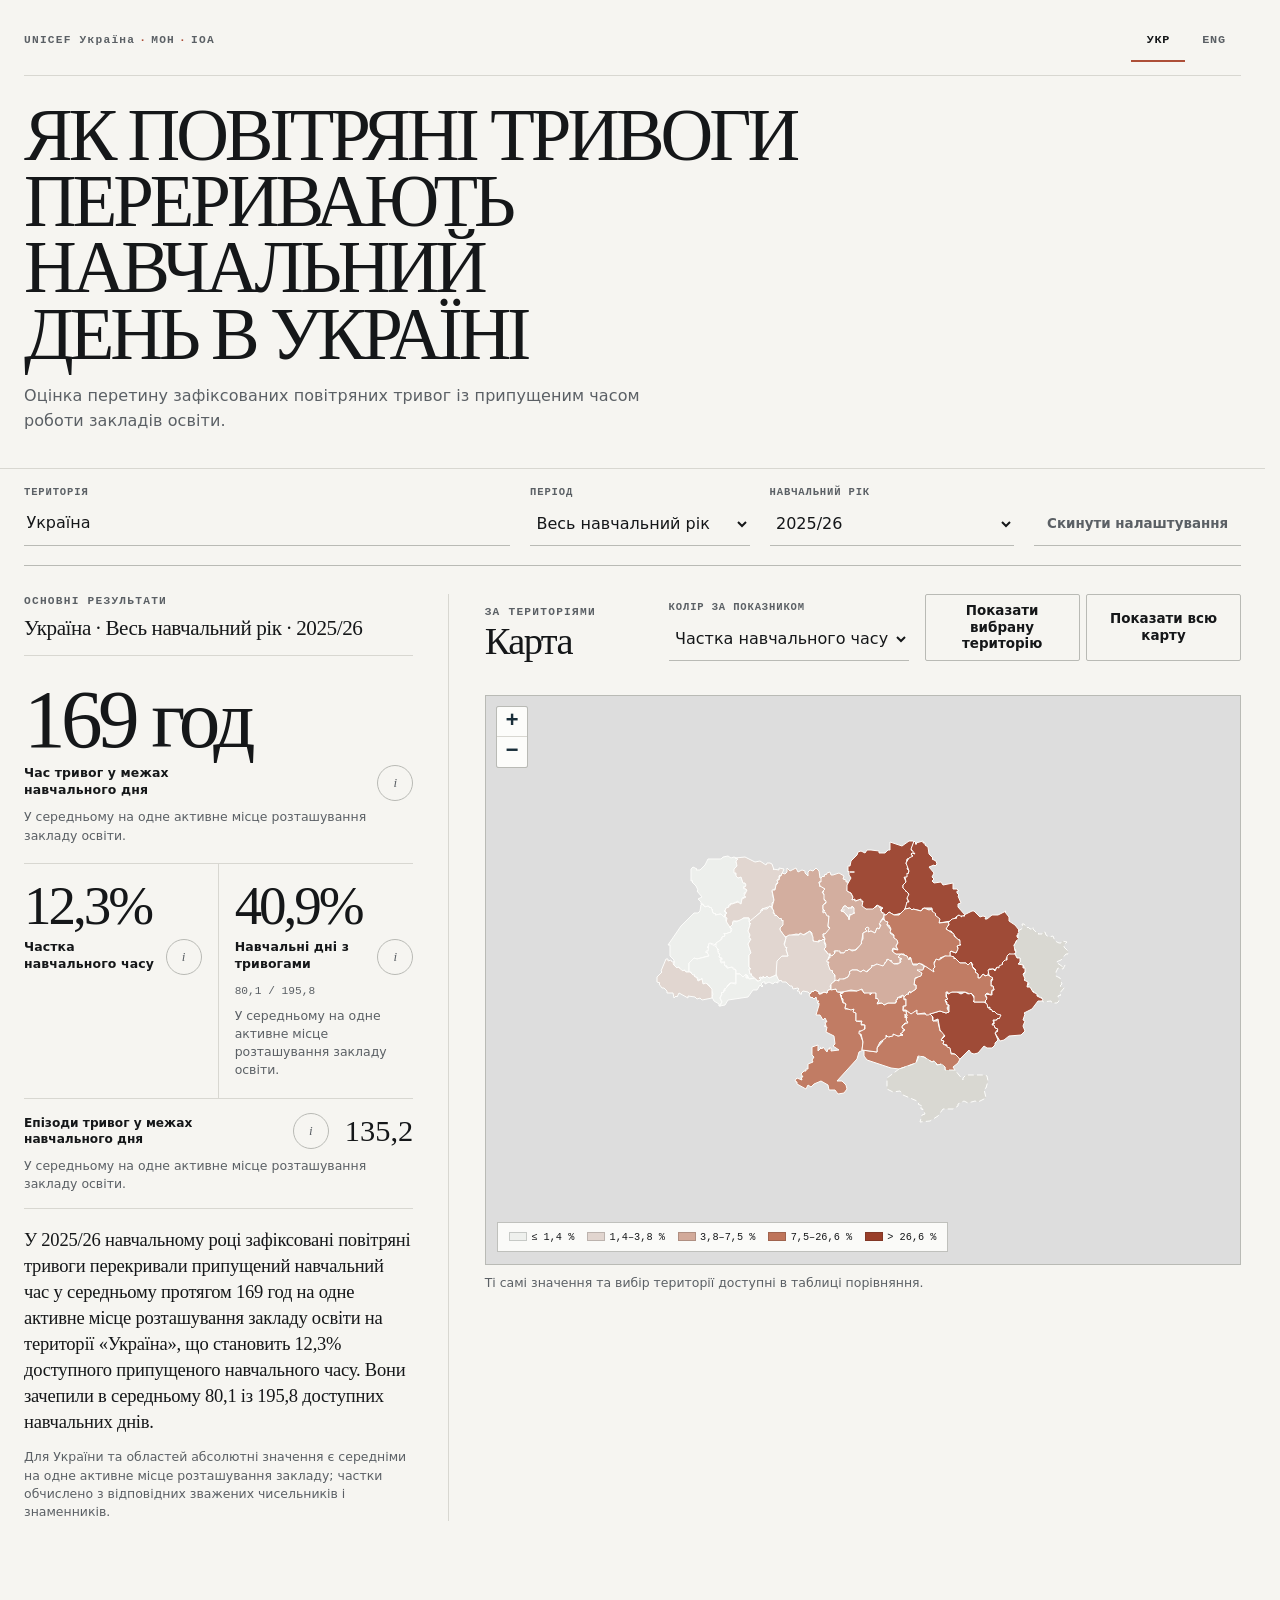
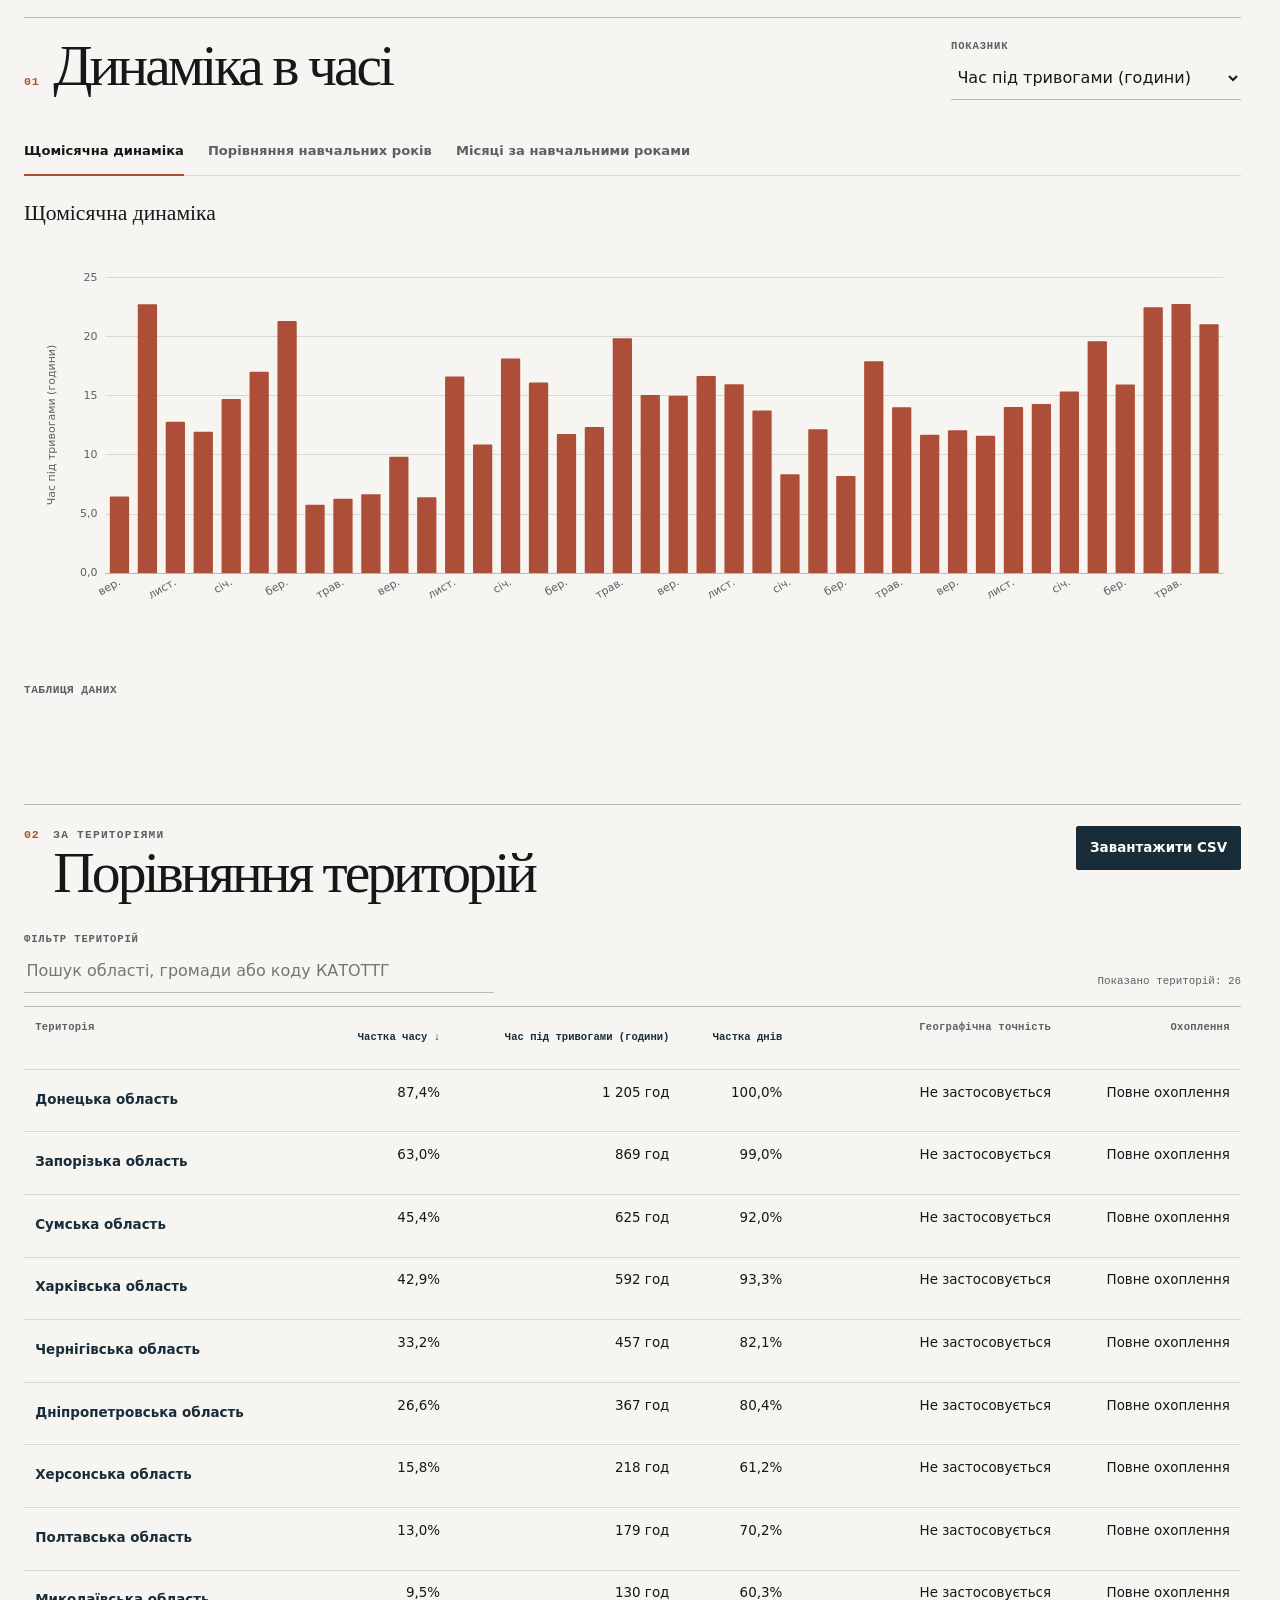
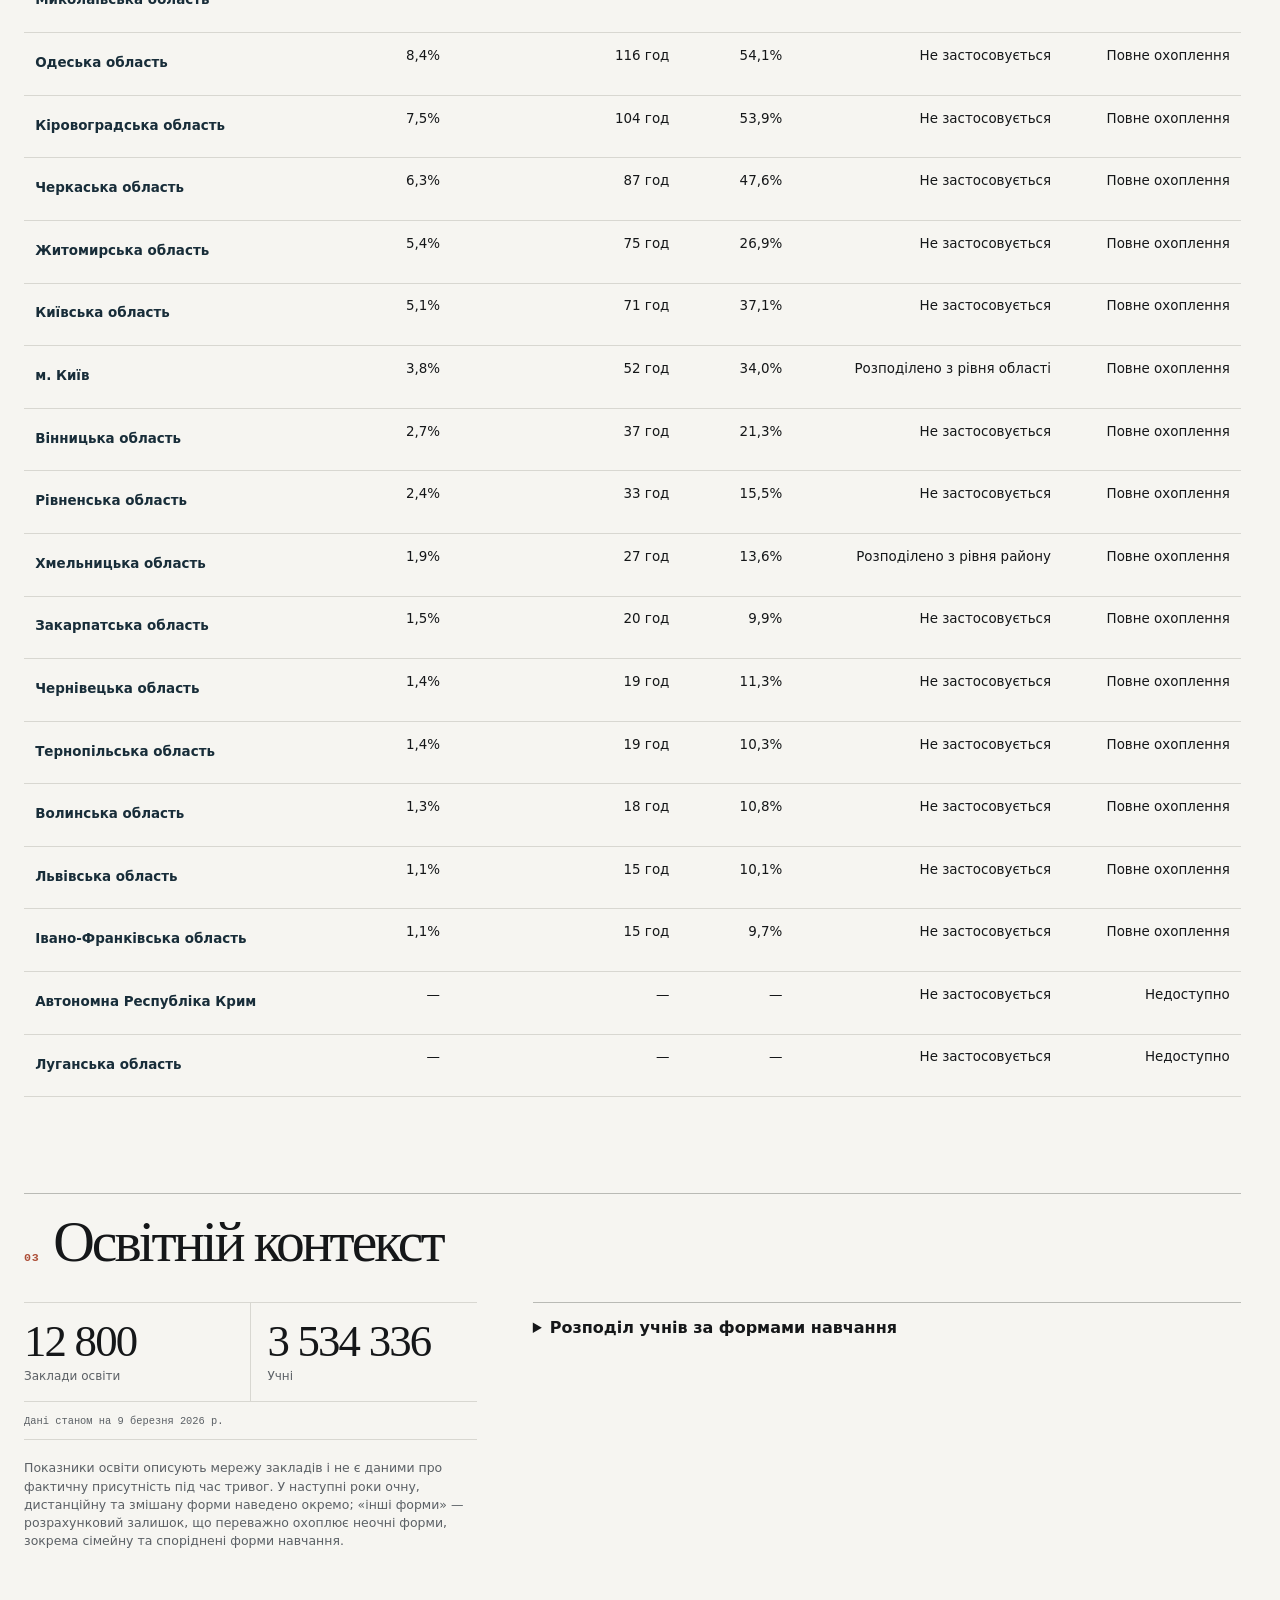
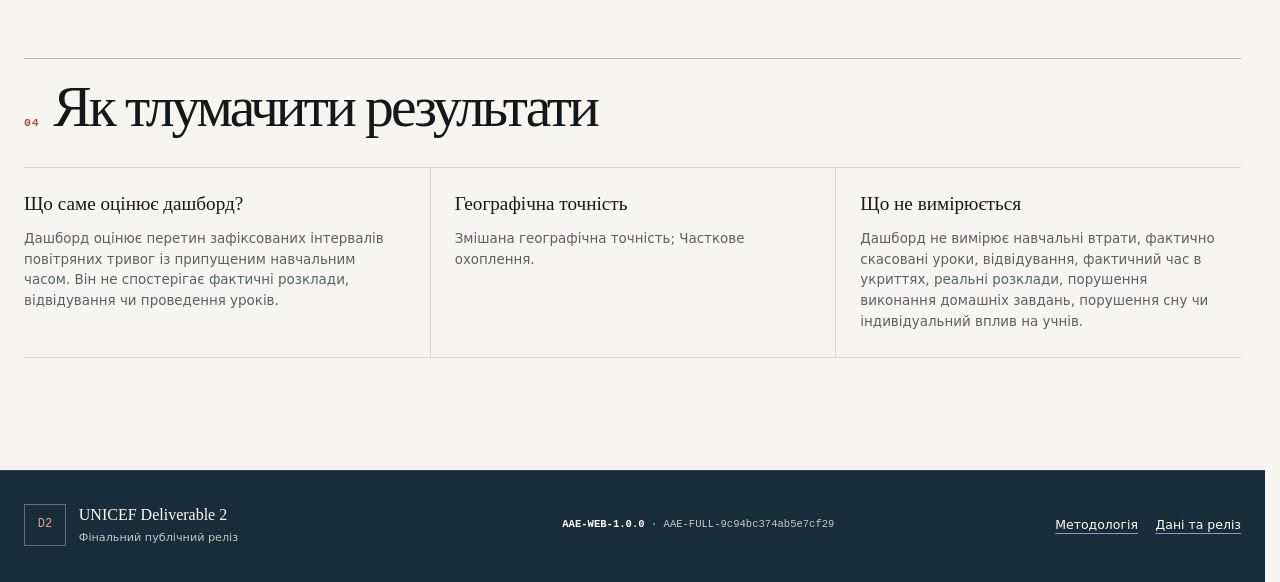
==== commit f5ba0a2e: "Refine organization eyebrow links" ====
--- a/index.html
+++ b/index.html
@@ -8,6 +8,15 @@
   <meta name="aae-release-id" content="AAE-WEB-1.0.0">
   <title>How Air Alarms Disrupt the School Day in Ukraine</title>
   <link rel="stylesheet" href="./src/styles.css">
+  <style>
+    .organization-eyebrow { text-transform: none; }
+    .organization-eyebrow [data-org-lang] { display: none; }
+    .masthead-rail:has([data-lang="uk"][aria-pressed="true"]) .organization-eyebrow [data-org-lang="uk"],
+    .masthead-rail:has([data-lang="en"][aria-pressed="true"]) .organization-eyebrow [data-org-lang="en"] { display: inline; }
+    .organization-eyebrow a { color: inherit; text-decoration: none; }
+    .organization-eyebrow a:hover,
+    .organization-eyebrow a:focus-visible { color: var(--ink); text-decoration: underline; text-decoration-color: var(--signal); text-underline-offset: 3px; }
+  </style>
   <link rel="stylesheet" href="./vendor/leaflet.css">
   <script src="./vendor/leaflet.js"></script>
   <script src="./vendor/echarts.min.js"></script>
@@ -20,11 +29,11 @@
   <header class="site-header">
     <div class="header-inner">
       <div class="masthead-rail">
-        <p class="eyebrow">UNICEF DELIVERABLE 2 <span aria-hidden="true">·</span> МОН <span aria-hidden="true">·</span> ІОА</p>
+        <p class="eyebrow organization-eyebrow"><b data-org-lang="uk" style="font-weight:inherit"><a href="https://www.unicef.org/ukraine/" target="_blank" rel="noopener noreferrer">UNICEF Україна</a><span aria-hidden="true">·</span><a href="https://mon.gov.ua/" target="_blank" rel="noopener noreferrer">МОН</a><span aria-hidden="true">·</span><a href="https://iea.gov.ua/" target="_blank" rel="noopener noreferrer">ІОА</a></b><b data-org-lang="en" style="font-weight:inherit"><a href="https://www.unicef.org/ukraine/en" target="_blank" rel="noopener noreferrer">UNICEF Ukraine</a><span aria-hidden="true">·</span><a href="https://mon.gov.ua/en" target="_blank" rel="noopener noreferrer">MoES</a><span aria-hidden="true">·</span><a href="https://iea.gov.ua/en/" target="_blank" rel="noopener noreferrer">IEA</a></b></p>
         <div class="header-actions">
           <div class="language-switch" role="group" data-t-aria-label="language">
-            <button type="button" data-lang="uk">УКР</button>
-            <button type="button" data-lang="en">ENG</button>
+            <button type="button" data-lang="uk" aria-pressed="true">УКР</button>
+            <button type="button" data-lang="en" aria-pressed="false">ENG</button>
           </div>
         </div>
       </div>
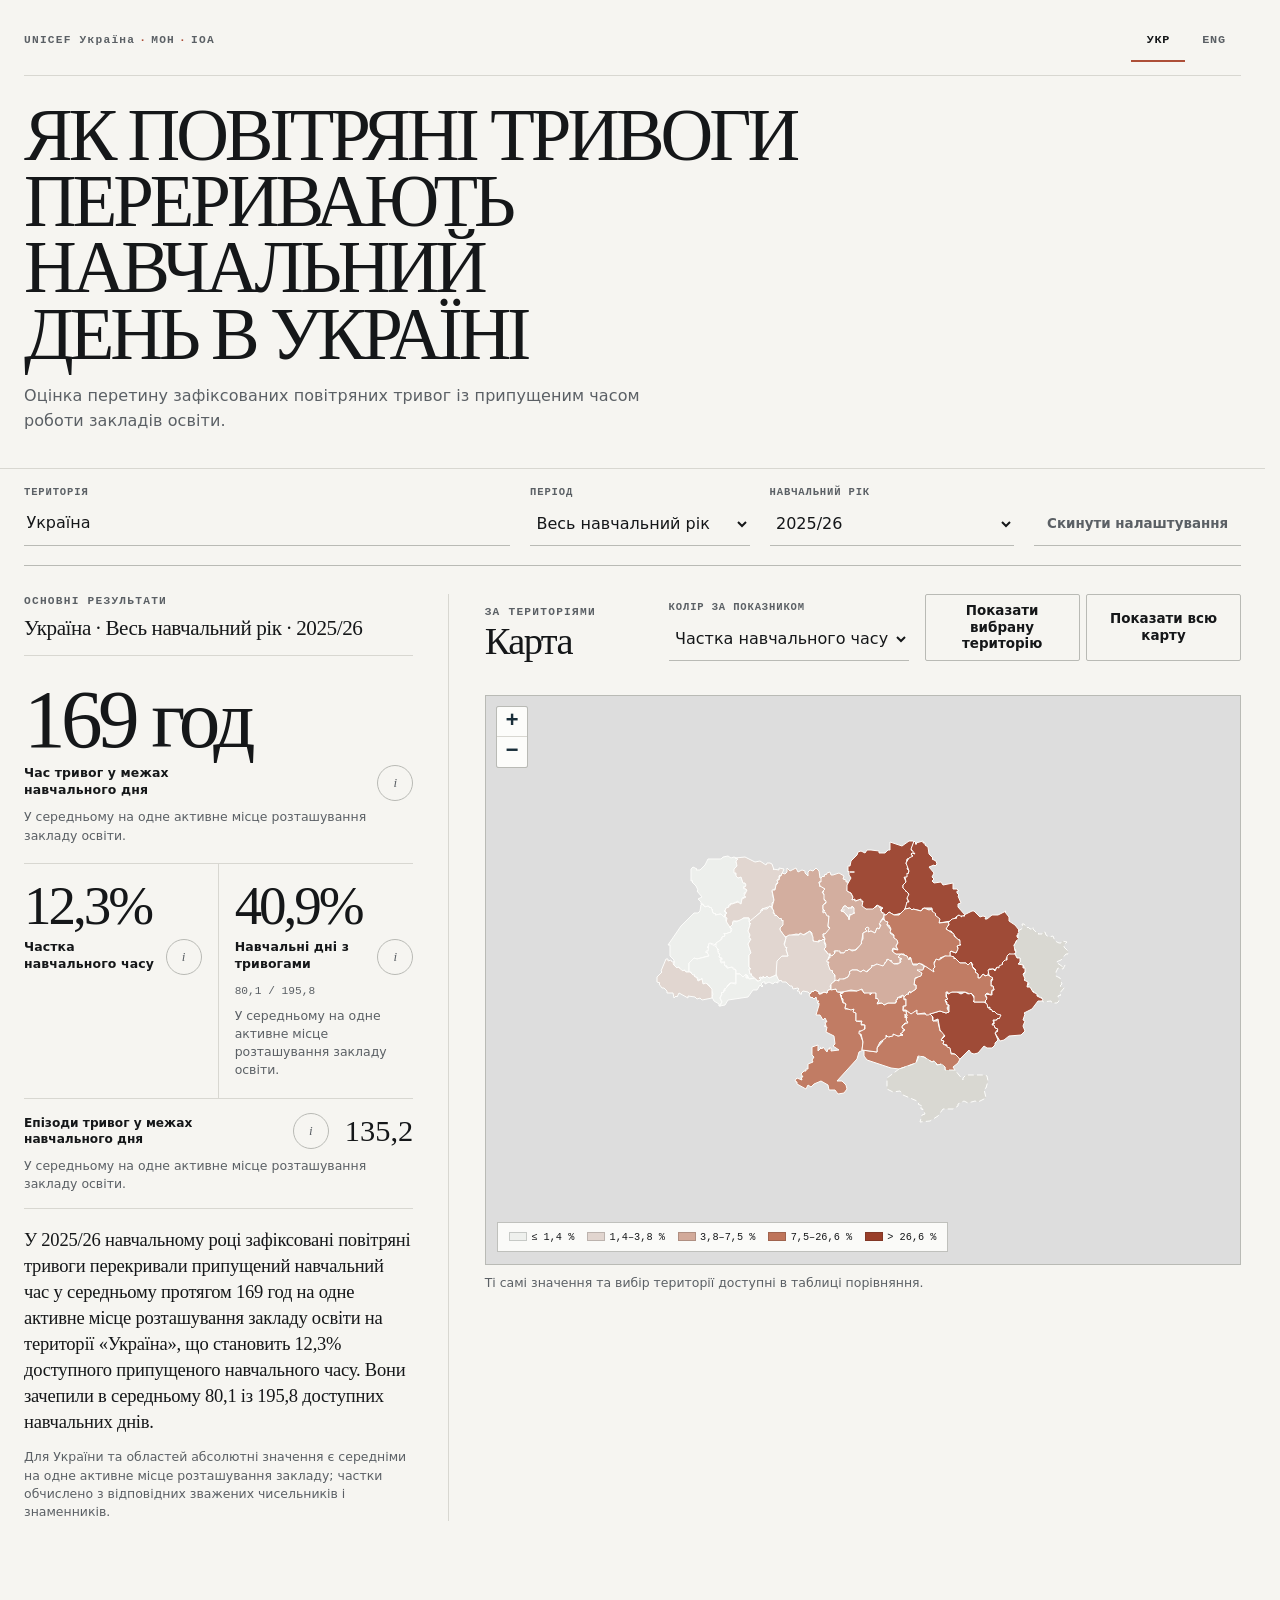
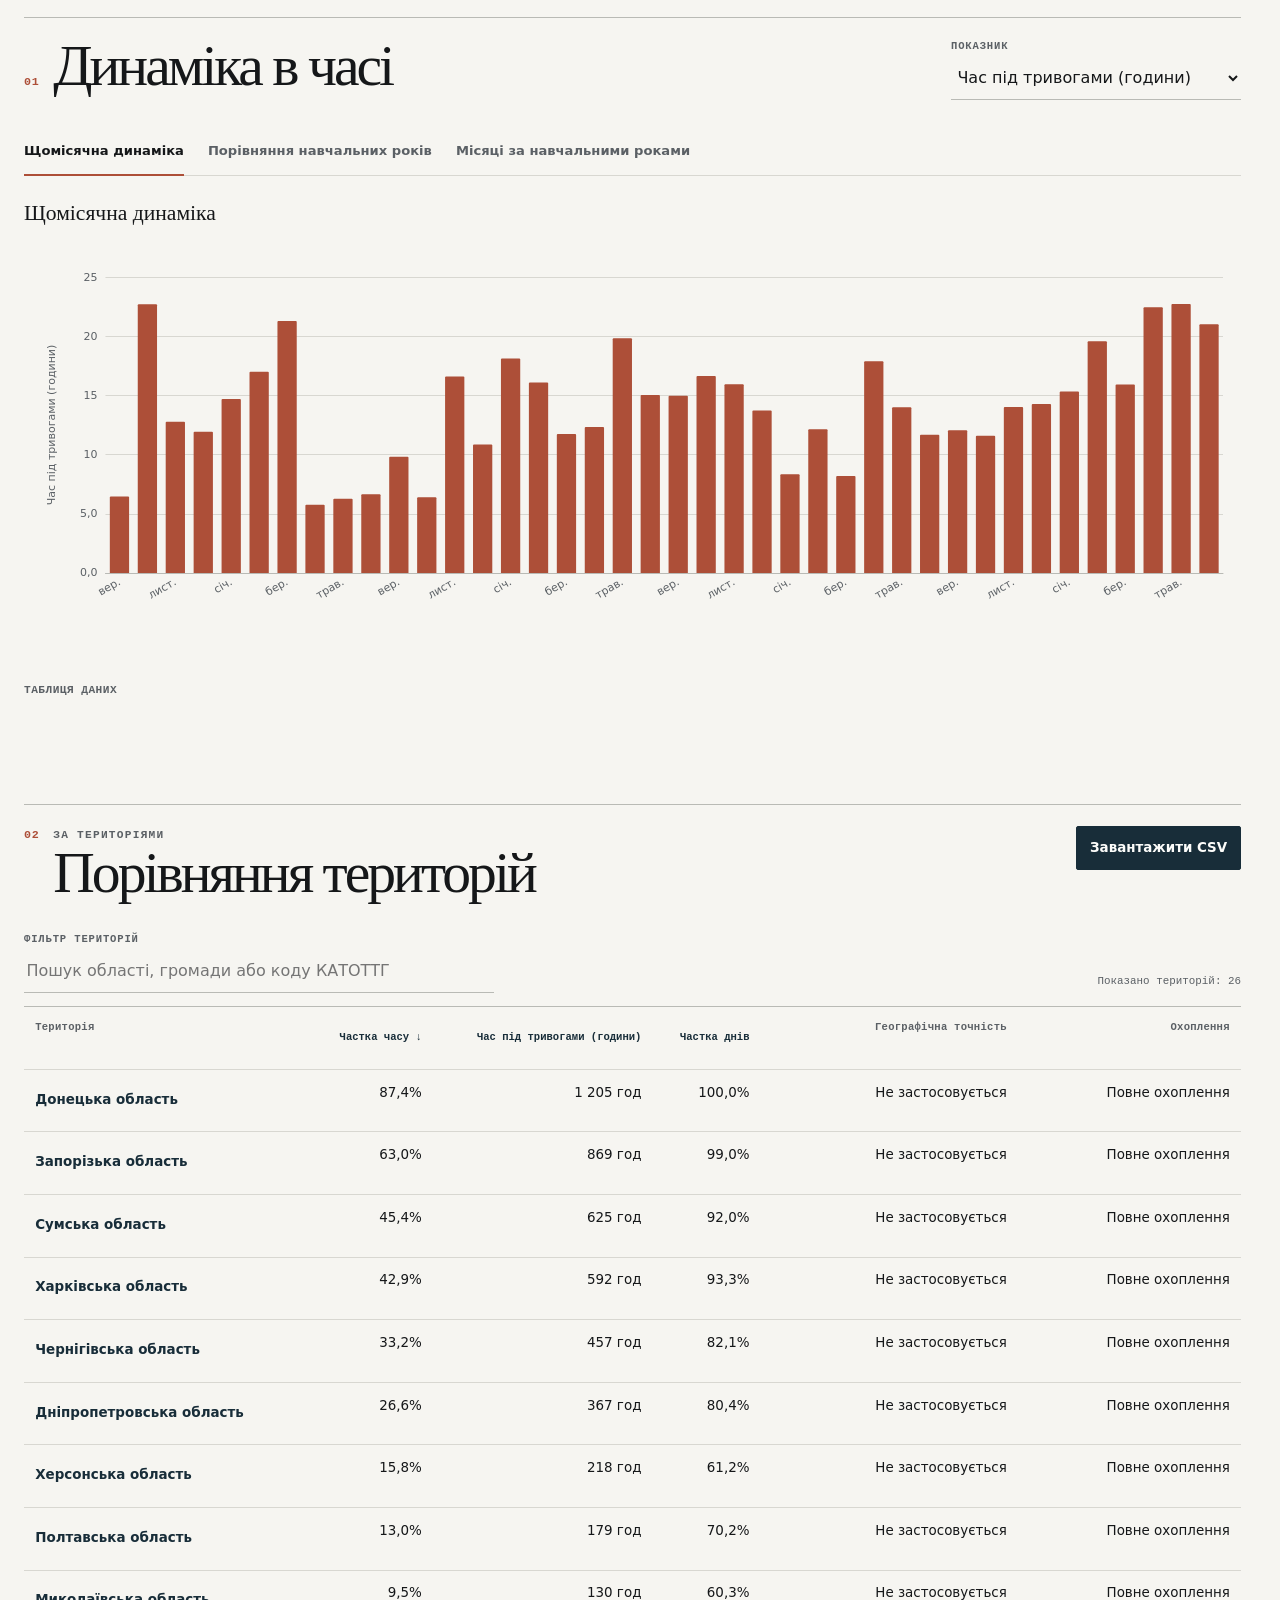
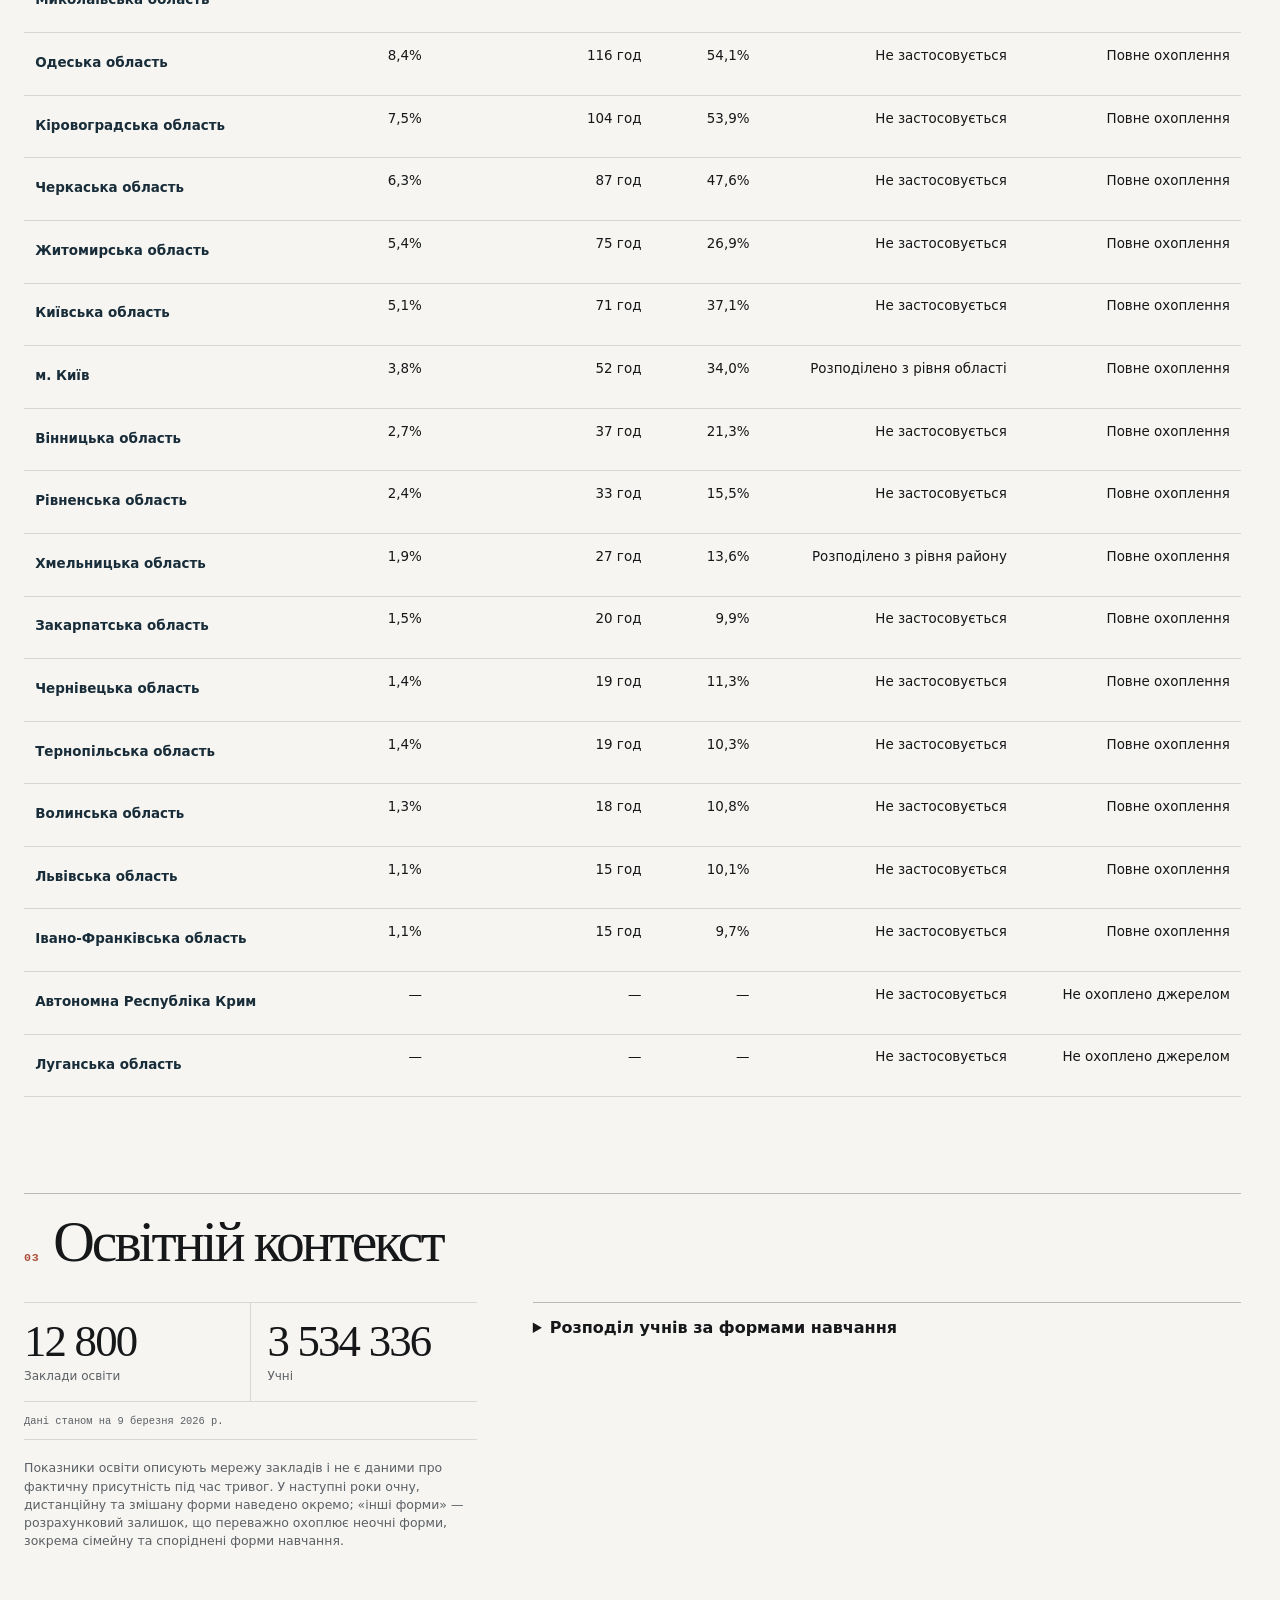
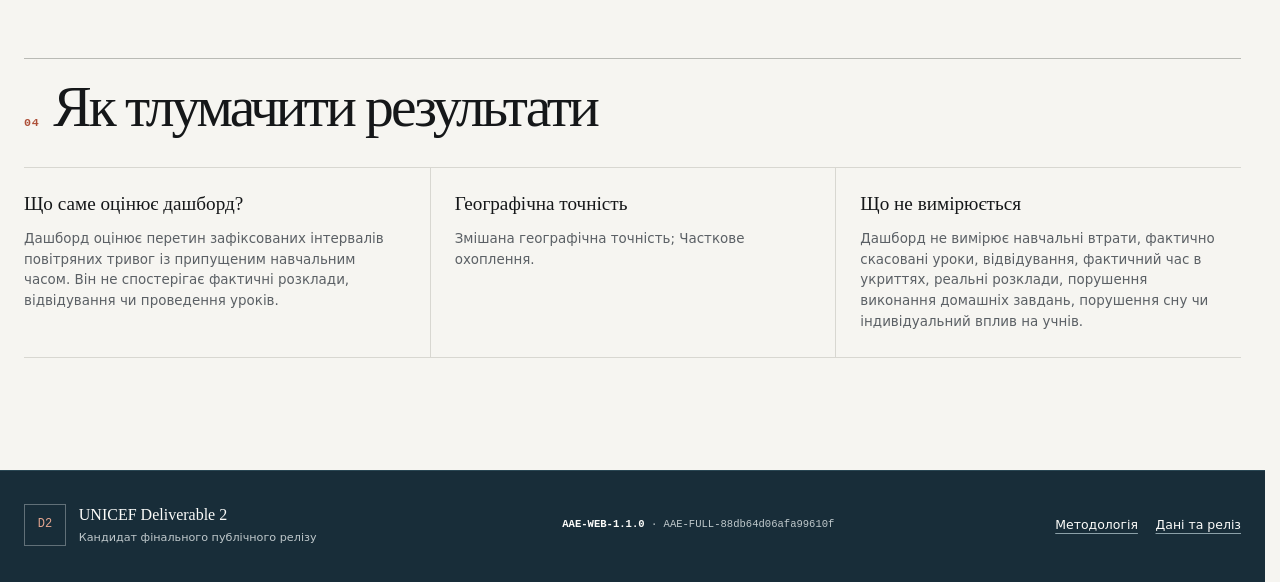
==== commit c02eb426: "Repair D2 pipeline and refresh analytical payloads" ====
--- a/index.html
+++ b/index.html
@@ -5,7 +5,7 @@
   <meta name="viewport" content="width=device-width,initial-scale=1">
   <link rel="icon" href="data:,">
   <meta name="description" content="Estimated overlap between recorded air alarms and assumed school operating hours in Ukraine.">
-  <meta name="aae-release-id" content="AAE-WEB-1.0.0">
+  <meta name="aae-release-id" content="AAE-WEB-1.1.0">
   <title>How Air Alarms Disrupt the School Day in Ukraine</title>
   <link rel="stylesheet" href="./src/styles.css">
   <style>
@@ -23,7 +23,7 @@
   <script src="./vendor/i18next.min.js"></script>
   <script type="module" src="./src/main.js"></script>
 </head>
-<body data-release-id="AAE-WEB-1.0.0">
+<body data-release-id="AAE-WEB-1.1.0">
   <a class="skip-link" href="#main-content" data-t="skipToContent"></a>
 
   <header class="site-header">
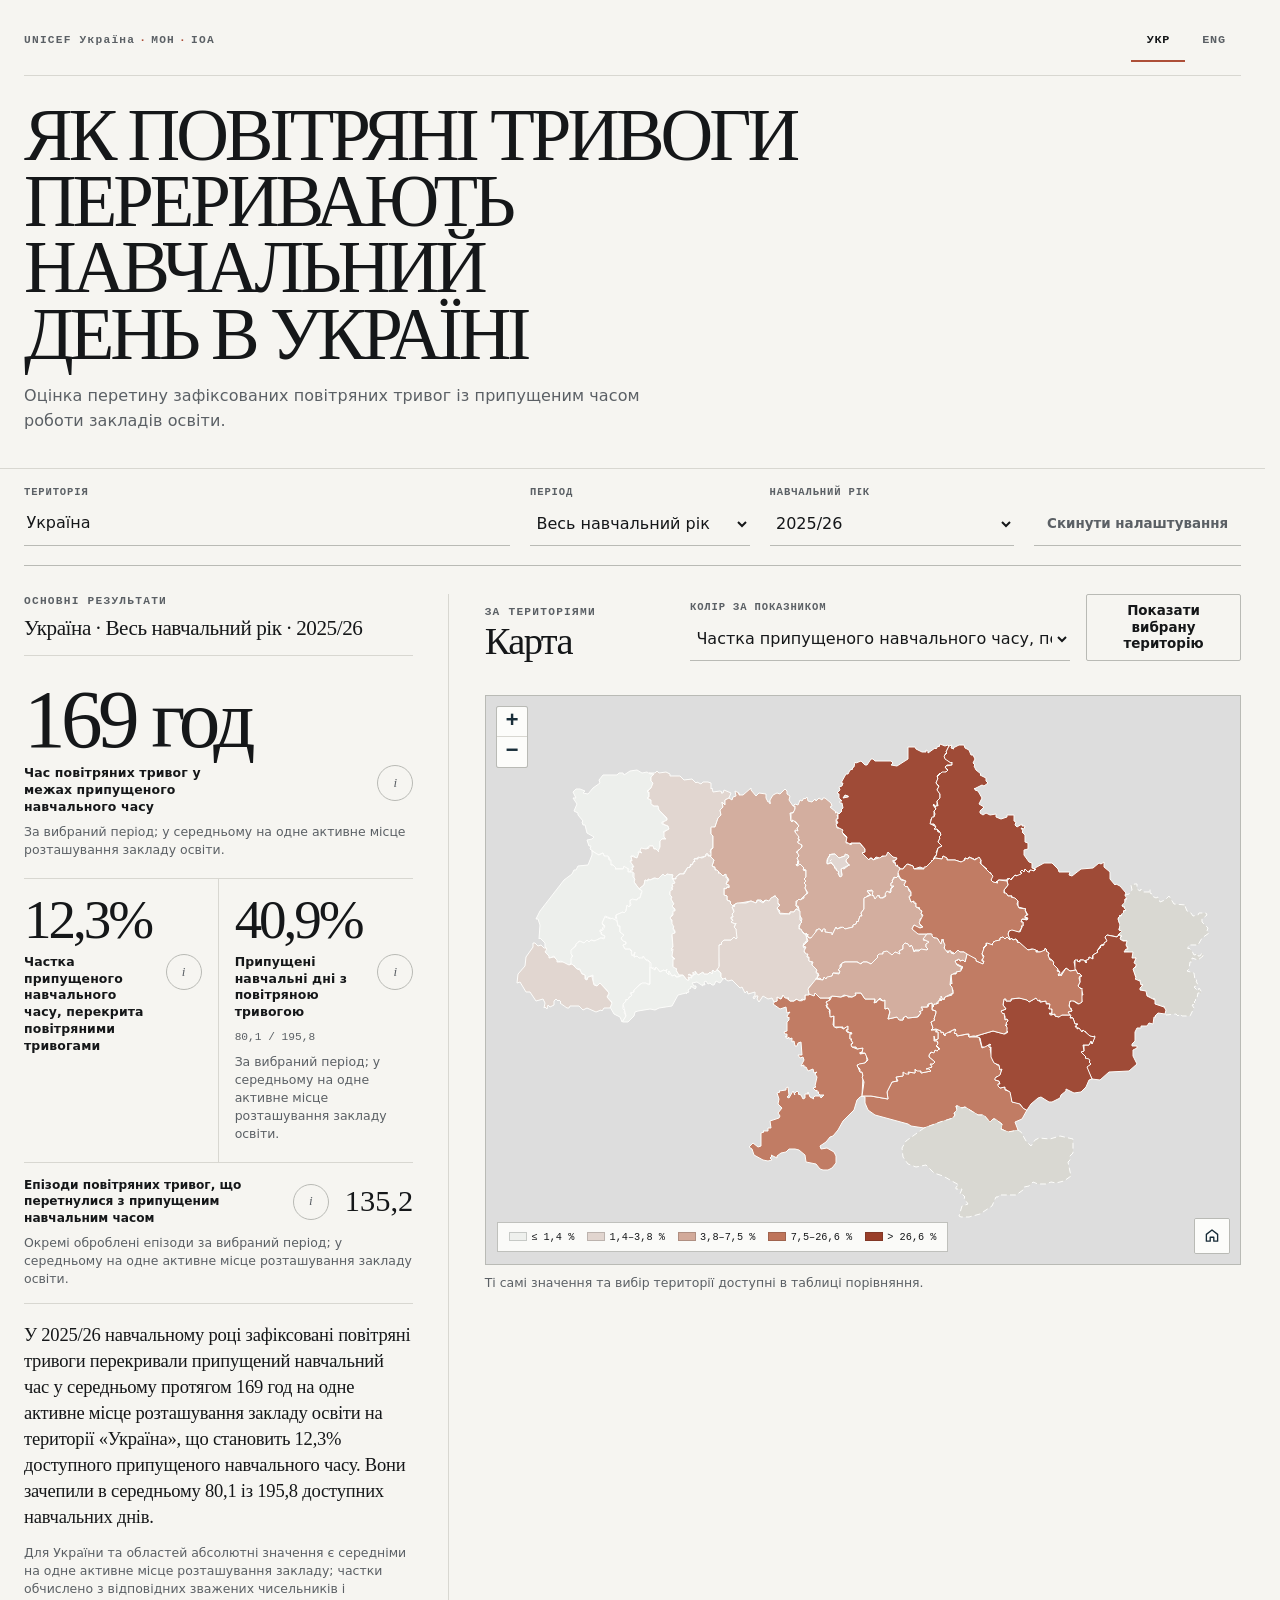
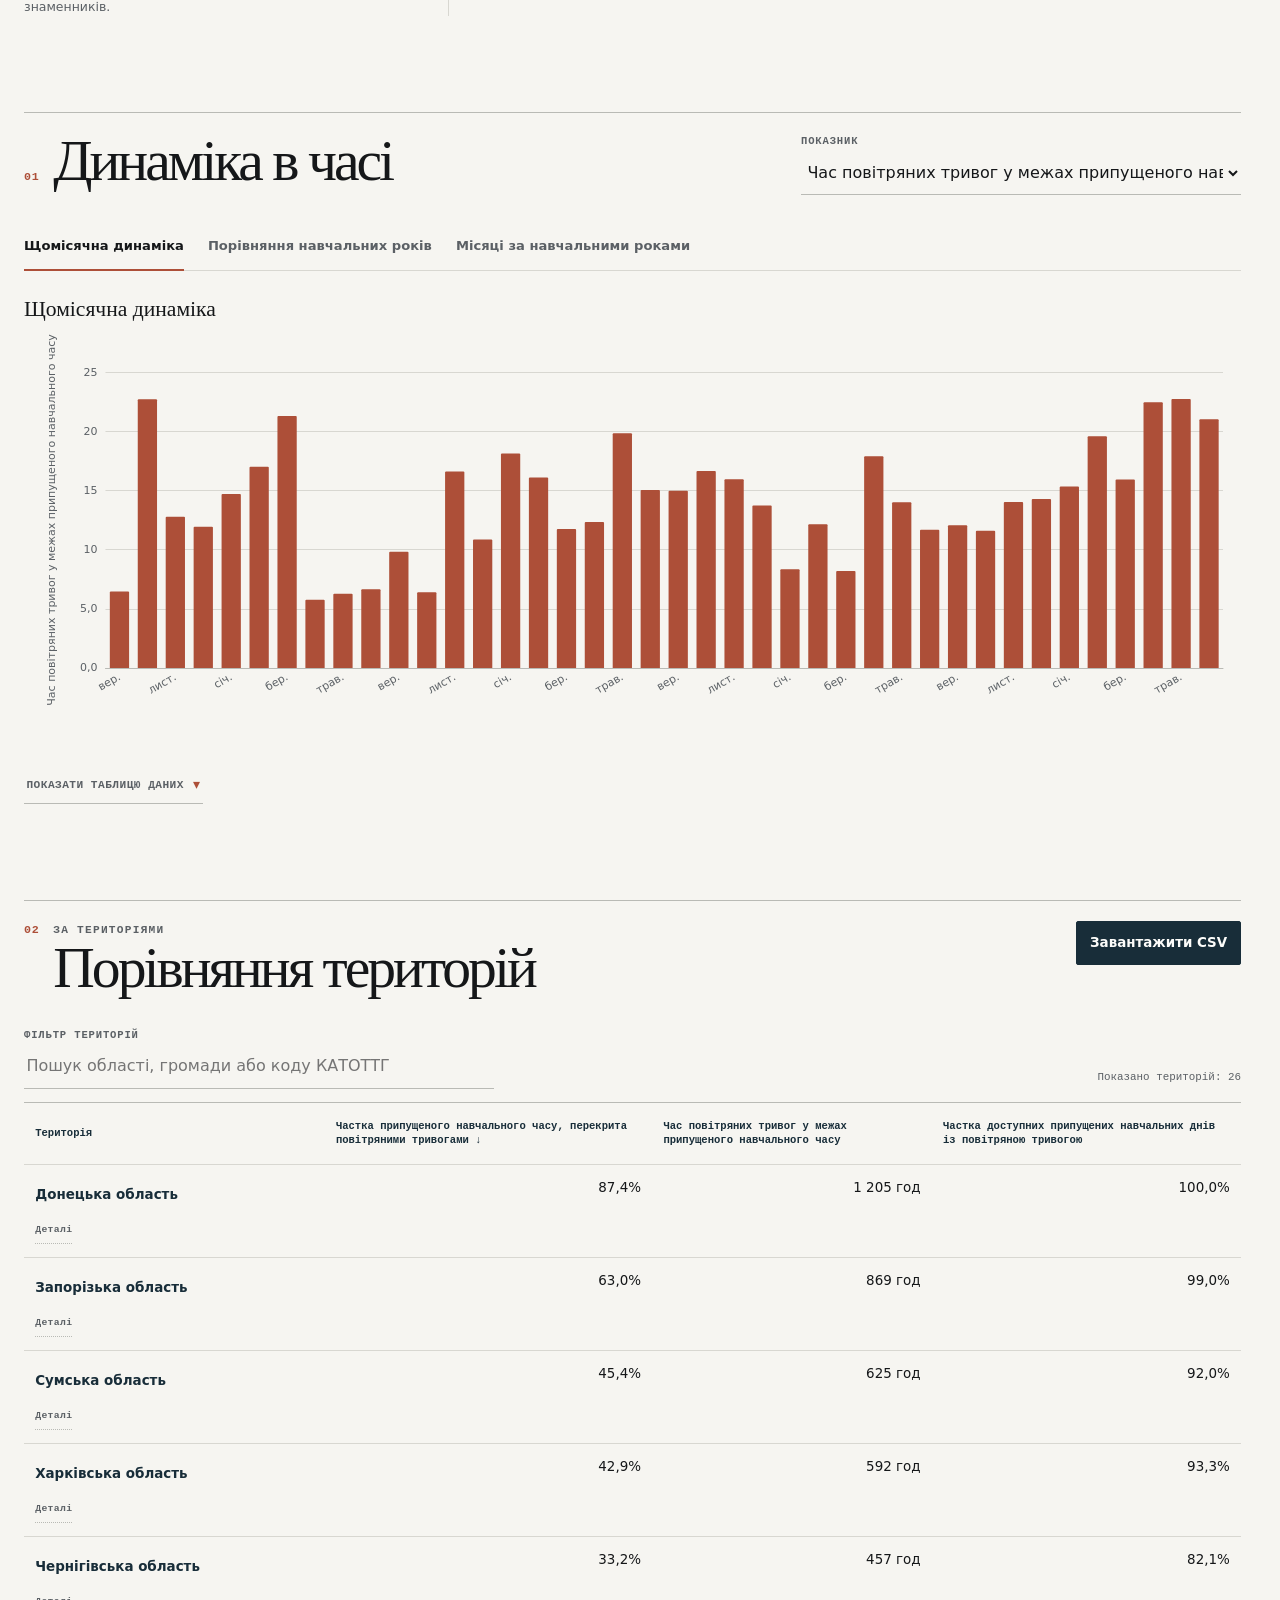
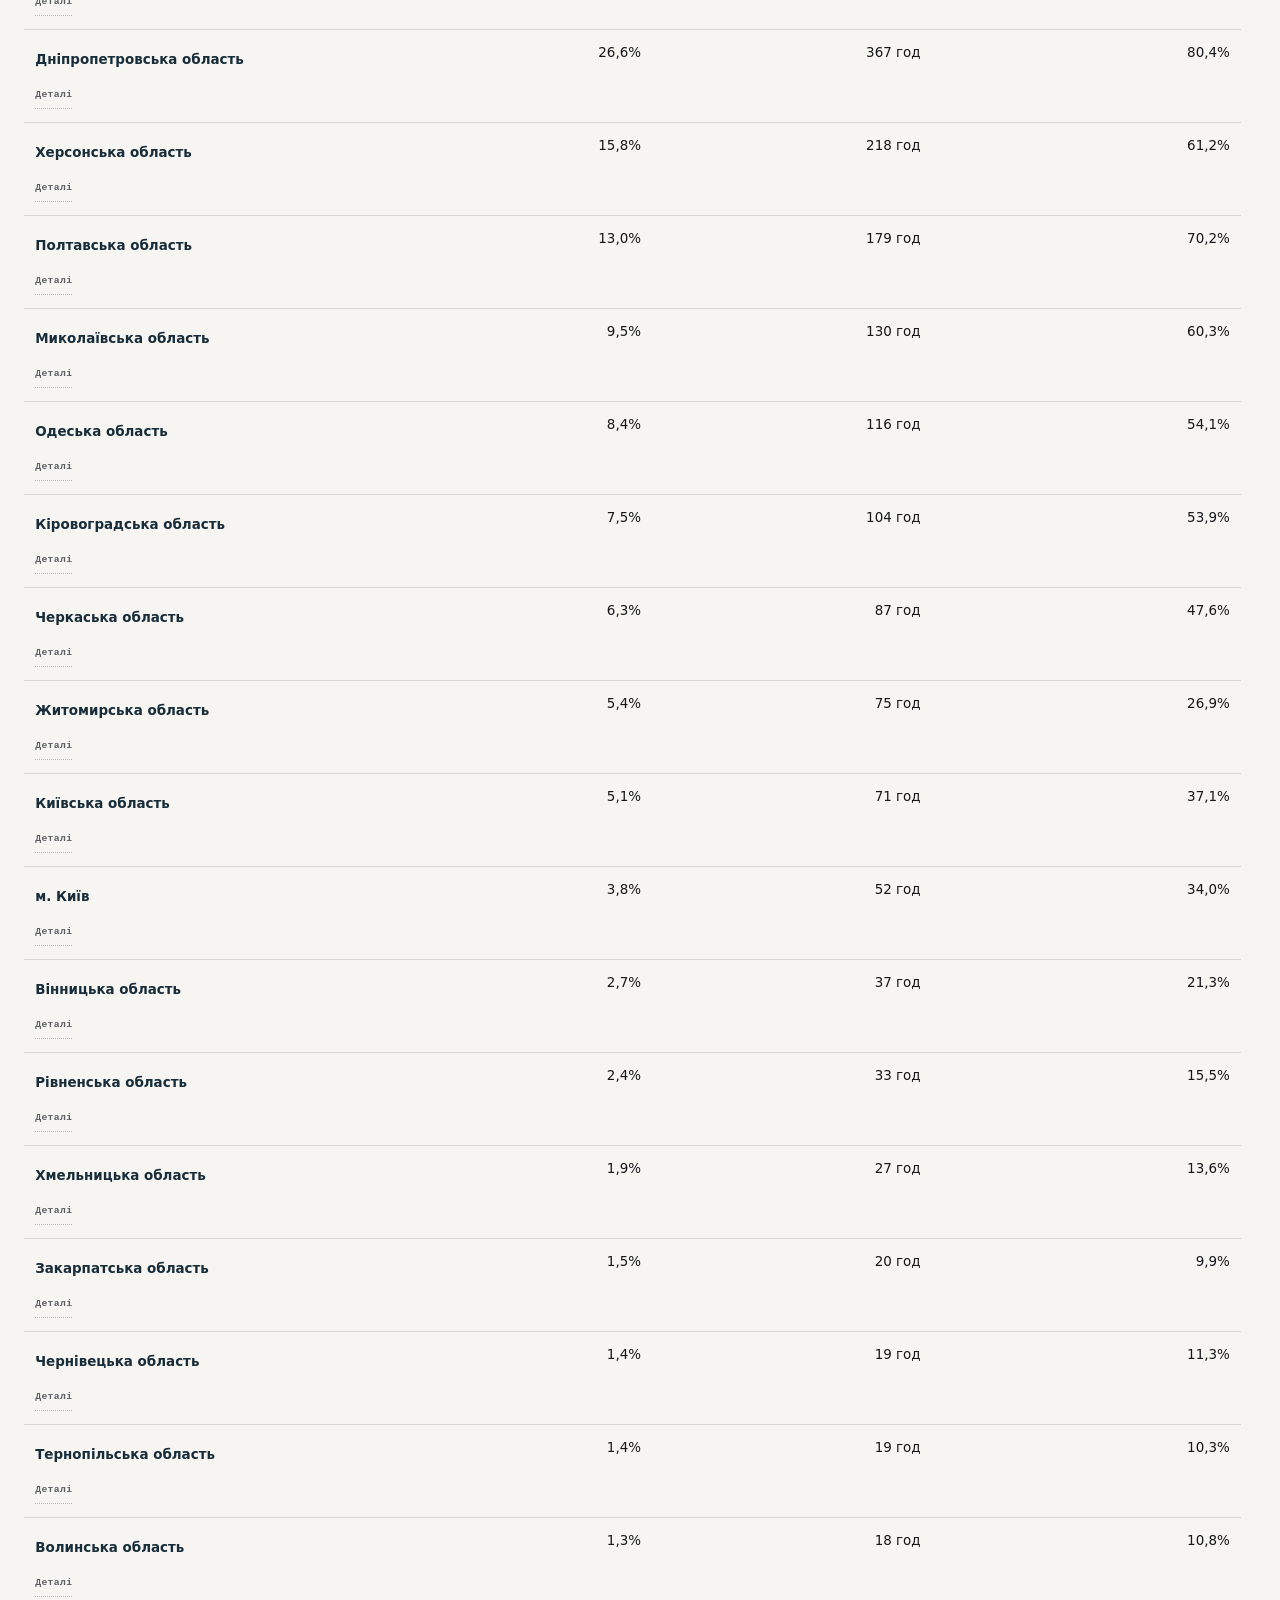
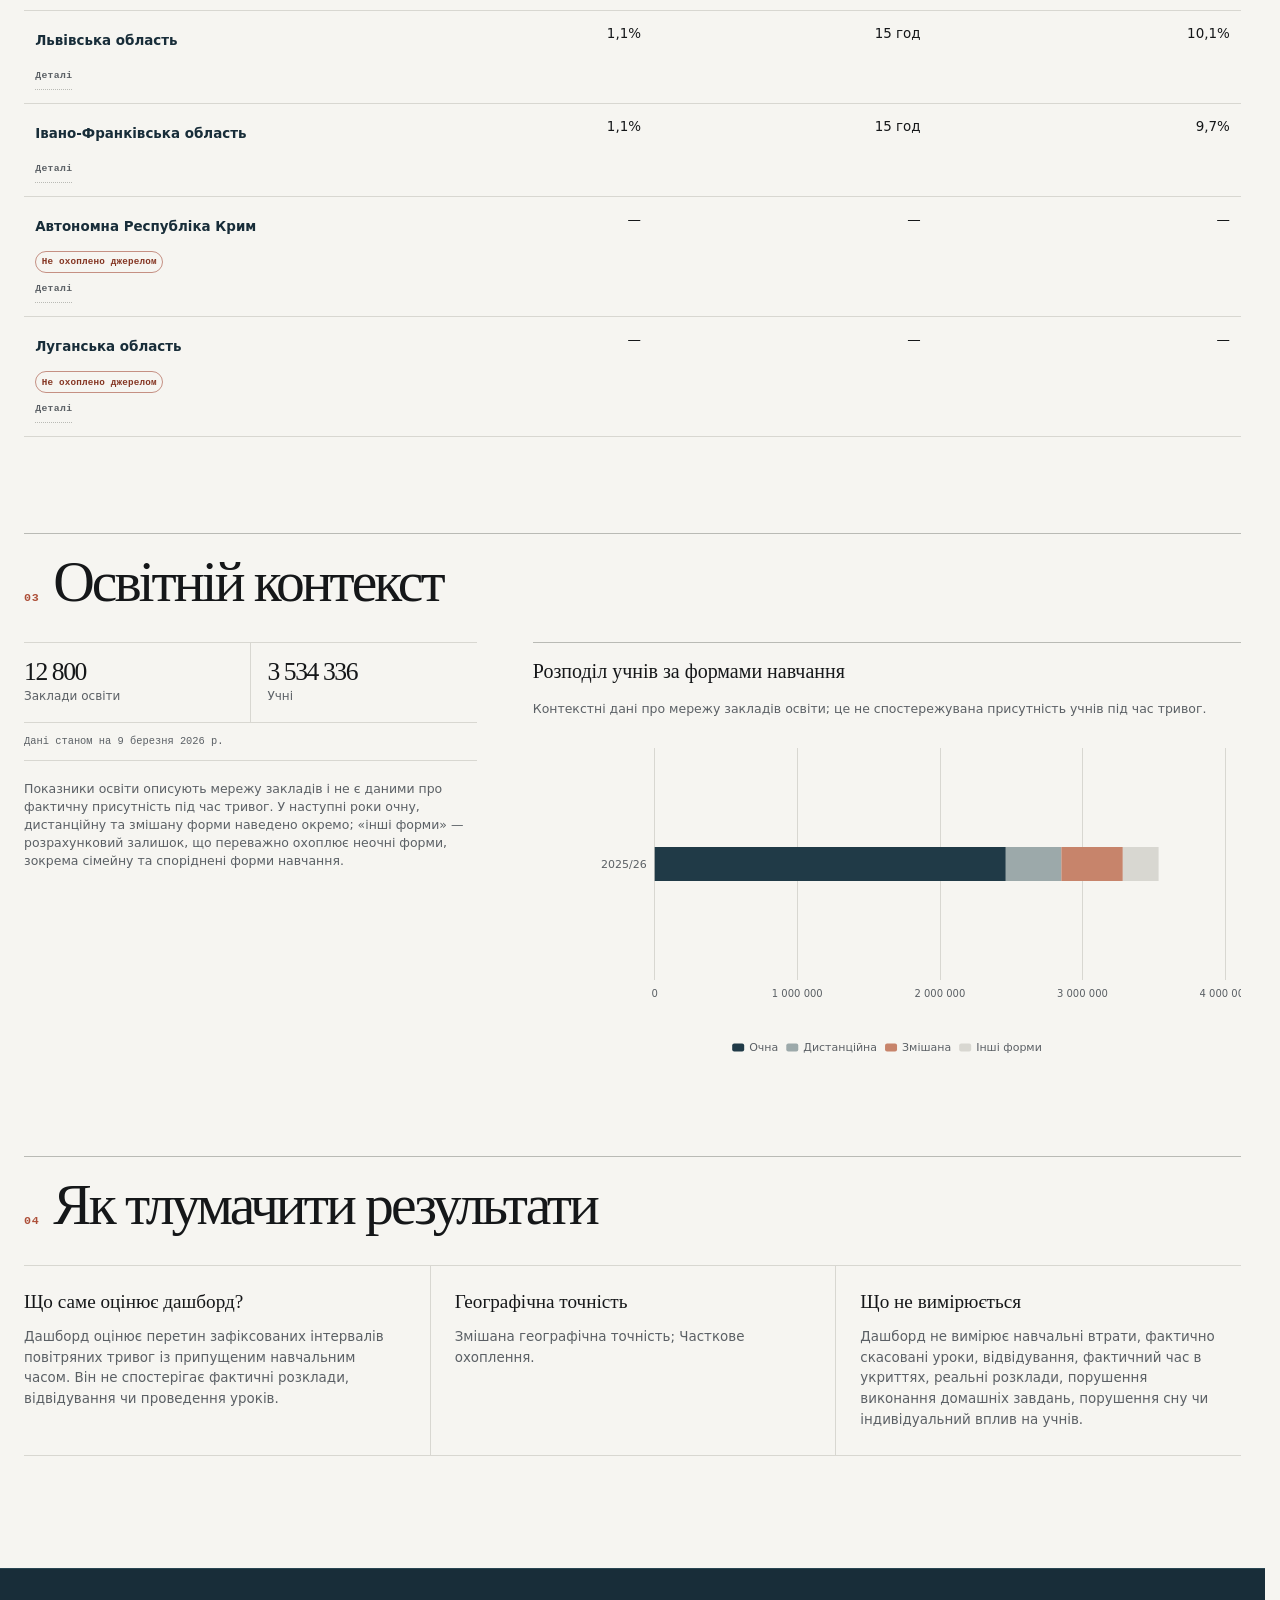
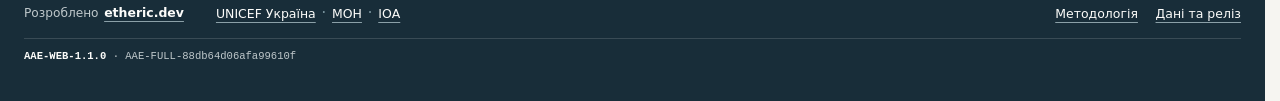
==== commit c6122ae5: "Polish dashboard UX and indicator semantics (#4)" ====
--- a/index.html
+++ b/index.html
@@ -38,7 +38,7 @@
         </div>
       </div>
       <div class="title-lockup">
-        <h1 id="page-title"></h1>
+        <h1><a id="page-title" class="publication-home-link" href="./index.html?lang=uk"></a></h1>
         <p id="page-subtitle" class="subtitle"></p>
       </div>
     </div>
@@ -119,7 +119,7 @@
                 <div id="alarm-time-secondary" class="metric-value"></div>
                 <div class="card-title-row">
                   <h3 data-t="alarmShare"></h3>
-                  <button type="button" data-info="alarm" class="info-button" data-t-aria-label="indicatorInfo">i</button>
+                  <button type="button" data-info="share" class="info-button" data-t-aria-label="indicatorInfo">i</button>
                 </div>
               </article>
 
@@ -168,7 +168,6 @@
               </label>
               <div class="map-action-buttons">
                 <button id="fit-selected" type="button" class="button-secondary" data-t="fitSelected"></button>
-                <button id="reset-map" type="button" class="button-secondary" data-t="resetMap"></button>
               </div>
             </div>
           </div>
@@ -208,7 +207,7 @@
           <h3 data-t="monthlyTrend"></h3>
           <div id="monthly-chart" class="chart" role="img" data-t-aria-label="monthlyChartLabel"></div>
           <details class="data-details">
-            <summary data-t="dataTable"></summary>
+            <summary class="data-disclosure-summary"></summary>
             <div id="monthly-data" class="table-wrap chart-table"></div>
           </details>
         </div>
@@ -217,7 +216,7 @@
           <h3 data-t="schoolYearComparison"></h3>
           <div id="year-chart" class="chart" role="img" data-t-aria-label="yearChartLabel"></div>
           <details class="data-details">
-            <summary data-t="dataTable"></summary>
+            <summary class="data-disclosure-summary"></summary>
             <div id="year-data" class="table-wrap chart-table"></div>
           </details>
         </div>
@@ -226,7 +225,7 @@
           <h3 data-t="heatmap"></h3>
           <div id="heatmap-chart" class="chart" role="img" data-t-aria-label="heatmapChartLabel"></div>
           <details class="data-details">
-            <summary data-t="dataTable"></summary>
+            <summary class="data-disclosure-summary"></summary>
             <div id="heatmap-data" class="table-wrap chart-table"></div>
           </details>
         </div>
@@ -270,11 +269,11 @@
             <p id="education-empty" class="notice" hidden></p>
             <p id="education-note" class="context-note education-note"></p>
           </div>
-          <details id="modality-details" class="modality-details">
-            <summary data-t="modalityDetails"></summary>
+          <section id="modality-panel" class="modality-panel" aria-labelledby="modality-heading">
+            <h3 id="modality-heading" data-t="modalityDetails"></h3>
             <p class="context-note" data-t="modalityChartIntro"></p>
             <div id="modality-chart" class="chart modality-chart" role="img" data-t-aria-label="modalityChartLabel"></div>
-          </details>
+          </section>
         </div>
       </section>
 
@@ -303,21 +302,22 @@
 
   <footer class="site-footer">
     <div class="footer-inner">
-      <div class="footer-identity">
-        <span class="footer-mark">D2</span>
-        <div>
-          <strong>UNICEF Deliverable 2</strong>
-          <span id="footer-status" data-t="releaseStatus"></span>
-        </div>
-      </div>
-      <div class="release-line">
-        <strong id="footer-release"></strong>
-        <span id="footer-build"></span>
+      <div class="footer-credit">
+        <span data-t="developedBy"></span>
+        <a href="https://etheric.dev/" target="_blank" rel="noopener noreferrer">etheric.dev</a>
+      </div>
+      <div class="footer-organizations">
+        <span data-footer-org-lang="uk"><a href="https://www.unicef.org/ukraine/" target="_blank" rel="noopener noreferrer">UNICEF Україна</a><span aria-hidden="true">·</span><a href="https://mon.gov.ua/" target="_blank" rel="noopener noreferrer">МОН</a><span aria-hidden="true">·</span><a href="https://iea.gov.ua/" target="_blank" rel="noopener noreferrer">ІОА</a></span>
+        <span data-footer-org-lang="en" hidden><a href="https://www.unicef.org/ukraine/en" target="_blank" rel="noopener noreferrer">UNICEF Ukraine</a><span aria-hidden="true">·</span><a href="https://mon.gov.ua/en" target="_blank" rel="noopener noreferrer">MoES</a><span aria-hidden="true">·</span><a href="https://iea.gov.ua/en/" target="_blank" rel="noopener noreferrer">IEA</a></span>
       </div>
       <nav data-t-aria-label="supportingPages">
         <a data-page="methodology" data-t="methodology"></a>
         <a data-page="data" data-t="dataRelease"></a>
       </nav>
+      <div class="release-line">
+        <strong id="footer-release"></strong>
+        <span id="footer-build"></span>
+      </div>
     </div>
   </footer>
 
--- a/src/styles.css
+++ b/src/styles.css
@@ -80,6 +80,7 @@
 input:focus-visible,
 select:focus-visible,
 summary:focus-visible,
+.has-availability-reason:focus-visible,
 .leaflet-interactive:focus-visible {
     outline: 3px solid var(--focus);
     outline-offset: 3px;
@@ -165,6 +166,14 @@
     line-height: .91;
     text-wrap: balance;
     text-transform: uppercase;
+}
+
+.publication-home-link,
+.publication-home-link:hover,
+.publication-home-link:active {
+    color: inherit;
+    cursor: pointer;
+    text-decoration: none;
 }
 
 .subtitle {
@@ -471,6 +480,47 @@
     white-space: nowrap;
 }
 
+.has-availability-reason {
+    position: relative;
+    cursor: help;
+}
+
+.has-availability-reason::after {
+    position: absolute;
+    bottom: calc(100% + .5rem);
+    left: 0;
+    z-index: 1200;
+    width: max-content;
+    max-width: min(250px, calc(100vw - 2rem));
+    padding: .45rem .55rem;
+    border: 1px solid var(--hairline-strong);
+    border-radius: 2px;
+    background: var(--surface);
+    box-shadow: 0 8px 20px rgba(21, 23, 25, .12);
+    color: var(--ink);
+    content: attr(data-availability-reason);
+    font-family: var(--font-interface);
+    font-size: .72rem;
+    font-weight: 600;
+    letter-spacing: 0;
+    line-height: 1.35;
+    opacity: 0;
+    pointer-events: none;
+    text-transform: none;
+    white-space: normal;
+}
+
+.has-availability-reason:hover::after,
+.has-availability-reason:focus-visible::after {
+    opacity: 1;
+}
+
+.metric-card-days .has-availability-reason::after,
+.episode-measure .has-availability-reason::after {
+    right: 0;
+    left: auto;
+}
+
 .metric-card-hours .metric-value {
     font-size: clamp(4rem, 6.5vw, 6.35rem);
 }
@@ -562,11 +612,14 @@
 }
 
 .episode-measure strong {
+    position: relative;
+    display: inline-block;
     font-family: var(--font-editorial);
     font-size: 1.9rem;
     font-variant-numeric: tabular-nums;
     font-weight: 500;
     line-height: 1;
+    white-space: nowrap;
 }
 
 .episode-measure .metric-secondary,
@@ -623,8 +676,8 @@
 }
 
 .map-controls label {
-    width: min(240px, 24vw);
-    min-width: 190px;
+    width: min(380px, 32vw);
+    min-width: 270px;
 }
 
 .map-action-buttons {
@@ -708,6 +761,33 @@
     color: var(--midnight) !important;
 }
 
+.aae-full-extent-control {
+    background: var(--surface);
+}
+
+.aae-full-extent-button {
+    display: grid;
+    width: 34px;
+    height: 34px;
+    min-height: 34px;
+    padding: 0;
+    place-items: center;
+    border: 0;
+    background: var(--surface);
+    color: var(--midnight);
+}
+
+.aae-full-extent-button:hover {
+    background: var(--cool-pale);
+}
+
+.aae-full-extent-button:focus-visible {
+    position: relative;
+    z-index: 2;
+    outline: 3px solid var(--focus);
+    outline-offset: -3px;
+}
+
 .leaflet-tooltip {
     padding: .48rem .6rem !important;
     border: 1px solid var(--hairline-strong) !important;
@@ -760,8 +840,8 @@
 }
 
 .control-label {
-    width: min(290px, 32vw);
-    min-width: 230px;
+    width: min(440px, 42vw);
+    min-width: 300px;
 }
 
 .segmented {
@@ -814,12 +894,10 @@
     font-weight: 680;
 }
 
-.modality-details,
 .data-details {
     margin-top: 1.1rem;
 }
 
-.modality-details[open] > summary,
 .data-details[open] > summary {
     margin-bottom: .75rem;
 }
@@ -833,6 +911,33 @@
     font-size: .7rem;
     letter-spacing: .04em;
     text-transform: uppercase;
+}
+
+.data-details summary {
+    gap: .55rem;
+    padding: .2rem .15rem;
+    border-bottom: 1px solid var(--hairline-strong);
+    list-style: none;
+}
+
+.data-details summary::-webkit-details-marker {
+    display: none;
+}
+
+.data-details summary::after {
+    color: var(--signal);
+    content: "▾";
+    font-size: .9rem;
+    line-height: 1;
+}
+
+.data-details[open] summary::after {
+    content: "▴";
+}
+
+.data-details summary:hover {
+    border-bottom-color: var(--signal);
+    color: var(--ink);
 }
 
 .comparison-tools {
@@ -871,6 +976,10 @@
     min-width: 780px;
     border-collapse: collapse;
     font-variant-numeric: tabular-nums;
+}
+
+.comparison-table table {
+    min-width: 700px;
 }
 
 .chart-table table {
@@ -933,6 +1042,86 @@
     color: var(--signal-dark);
 }
 
+.territory-cell-main {
+    display: flex;
+    gap: .35rem .55rem;
+    align-items: center;
+    flex-wrap: wrap;
+}
+
+.status-badge {
+    display: inline-flex;
+    align-items: center;
+    min-height: 1.35rem;
+    padding: .08rem .35rem;
+    border: 1px solid var(--hairline-strong);
+    border-radius: 999px;
+    color: var(--secondary);
+    font-family: var(--font-mono);
+    font-size: .58rem;
+    font-style: normal;
+    font-weight: 650;
+    letter-spacing: .02em;
+    line-height: 1.2;
+    white-space: nowrap;
+}
+
+.status-not_covered,
+.status-unavailable {
+    border-color: rgba(157, 62, 43, .55);
+    color: var(--signal-dark);
+}
+
+.comparison-technical {
+    margin-top: .15rem;
+    color: var(--secondary);
+}
+
+.comparison-technical > summary {
+    display: inline-flex;
+    min-height: 28px;
+    align-items: center;
+    border-bottom: 1px dotted var(--hairline-strong);
+    color: var(--secondary);
+    font-family: var(--font-mono);
+    font-size: .61rem;
+    font-weight: 650;
+    letter-spacing: .035em;
+}
+
+.comparison-technical > summary:hover {
+    border-bottom-color: var(--signal);
+    color: var(--ink);
+}
+
+.comparison-technical dl {
+    display: grid;
+    gap: .25rem;
+    margin: .25rem 0 0;
+    padding: .45rem .55rem;
+    border-left: 2px solid var(--hairline);
+}
+
+.comparison-technical dl div {
+    display: grid;
+    grid-template-columns: minmax(115px, auto) 1fr;
+    gap: .4rem;
+}
+
+.comparison-technical dt {
+    color: var(--secondary);
+    font-family: var(--font-mono);
+    font-size: .58rem;
+    font-weight: 600;
+    text-transform: uppercase;
+}
+
+.comparison-technical dd {
+    margin: 0;
+    font-size: .68rem;
+    font-weight: 600;
+}
+
 .selected-measure {
     background: rgba(234, 213, 203, .46);
     color: var(--ink) !important;
@@ -986,11 +1175,12 @@
 
 .education-summary strong {
     font-family: var(--font-editorial);
-    font-size: clamp(2rem, 3.5vw, 3.35rem);
-    font-variant-numeric: tabular-nums;
+    font-size: clamp(1.55rem, 2vw, 2.55rem);
+    font-variant-numeric: lining-nums tabular-nums;
     font-weight: 500;
-    letter-spacing: -.04em;
+    letter-spacing: -.055em;
     line-height: 1;
+    white-space: nowrap;
 }
 
 .education-summary small {
@@ -1011,6 +1201,12 @@
     font-size: .82rem;
 }
 
+.education-year-row span,
+.comparison-card dd,
+.table-wrap td {
+    font-variant-numeric: tabular-nums;
+}
+
 .education-year-row small {
     grid-column: 2 / -1;
     color: var(--secondary);
@@ -1023,10 +1219,17 @@
     margin-top: 1.2rem;
 }
 
-.modality-details {
+.modality-panel {
     margin-top: 0;
     padding-top: .85rem;
     border-top: 1px solid var(--hairline-strong);
+}
+
+.modality-panel h3 {
+    margin: 0 0 .35rem;
+    font-family: var(--font-editorial);
+    font-size: 1.25rem;
+    font-weight: 500;
 }
 
 .notes-grid {
@@ -1069,45 +1272,40 @@
 
 .footer-inner {
     display: grid;
-    grid-template-columns: minmax(250px, 1.1fr) minmax(260px, 1fr) auto;
-    gap: 1.5rem 2.5rem;
+    grid-template-columns: auto minmax(280px, 1fr) auto;
+    gap: .75rem 2rem;
     align-items: center;
     padding: 2rem 0 2.25rem;
 }
 
-.footer-identity {
+.footer-credit {
     display: flex;
+    gap: .35rem;
+    align-items: baseline;
+    color: #bfc8cb;
+    font-size: .76rem;
+    white-space: nowrap;
+}
+
+.footer-credit a {
+    font-weight: 700;
+}
+
+.footer-organizations > span {
+    display: flex;
+    gap: .35rem;
     align-items: center;
-    gap: .8rem;
-}
-
-.footer-mark {
-    display: inline-grid;
-    width: 42px;
-    height: 42px;
-    place-items: center;
-    border: 1px solid rgba(252, 252, 250, .32);
-    color: #e3a58f;
-    font-size: .75rem;
-}
-
-.footer-identity div {
-    display: grid;
-    gap: .08rem;
-}
-
-.footer-identity strong {
-    font-family: var(--font-editorial);
-    font-size: 1rem;
-    font-weight: 500;
-}
-
-.footer-identity span:last-child {
-    color: #bfc8cb;
-    font-size: .7rem;
+    flex-wrap: wrap;
+}
+
+.footer-organizations > span > span {
+    color: #76909a;
 }
 
 .release-line {
+    grid-column: 1 / -1;
+    padding-top: .65rem;
+    border-top: 1px solid rgba(252, 252, 250, .14);
     color: #bfc8cb;
     font-size: .66rem;
     line-height: 1.5;
@@ -1399,8 +1597,11 @@
     }
 
     .site-footer nav {
+        grid-column: auto;
+    }
+
+    .release-line {
         grid-column: 1 / -1;
-        justify-content: flex-start;
     }
 }
 
@@ -1482,7 +1683,7 @@
 
     .map-action-buttons {
         display: grid;
-        grid-template-columns: repeat(2, minmax(0, 1fr));
+        grid-template-columns: 1fr;
     }
 
     .map-action-buttons button {
@@ -1549,7 +1750,7 @@
         gap: .2rem .75rem;
     }
 
-    .comparison-card summary span {
+    .comparison-card summary > .comparison-card-share {
         font-family: var(--font-editorial);
         font-size: 1.25rem;
         font-variant-numeric: tabular-nums;
@@ -1562,7 +1763,13 @@
         font-size: .65rem;
     }
 
-    .comparison-card dl {
+    .comparison-card summary > .status-badge {
+        grid-column: 1 / -1;
+        justify-self: start;
+    }
+
+    .comparison-card-metrics,
+    .comparison-card-technical dl {
         display: grid;
         grid-template-columns: repeat(2, minmax(0, 1fr));
         gap: 0;
@@ -1570,7 +1777,8 @@
         border-left: 1px solid var(--hairline);
     }
 
-    .comparison-card dl div {
+    .comparison-card-metrics div,
+    .comparison-card-technical dl div {
         min-width: 0;
         padding: .55rem;
         border-right: 1px solid var(--hairline);
@@ -1590,6 +1798,19 @@
         font-weight: 680;
     }
 
+    .comparison-card-technical {
+        margin-top: .65rem;
+    }
+
+    .comparison-card-technical h4 {
+        margin: 0 0 .35rem;
+        color: var(--secondary);
+        font-family: var(--font-mono);
+        font-size: .64rem;
+        letter-spacing: .04em;
+        text-transform: uppercase;
+    }
+
     .comparison-select {
         width: 100%;
         margin-top: .5rem;
@@ -1617,6 +1838,11 @@
     }
 
     .site-footer nav {
+        grid-column: auto;
+        justify-content: flex-start;
+    }
+
+    .release-line {
         grid-column: auto;
     }
 
@@ -1684,10 +1910,6 @@
         font-size: clamp(3.6rem, 19vw, 5.2rem);
     }
 
-    .map-action-buttons {
-        grid-template-columns: 1fr;
-    }
-
     .map-container {
         height: 370px;
     }
@@ -1747,6 +1969,10 @@
 
     .education-summary small {
         grid-column: auto;
+    }
+
+    .education-summary strong {
+        font-size: clamp(2rem, 10vw, 3rem);
     }
 
     .education-year-row {
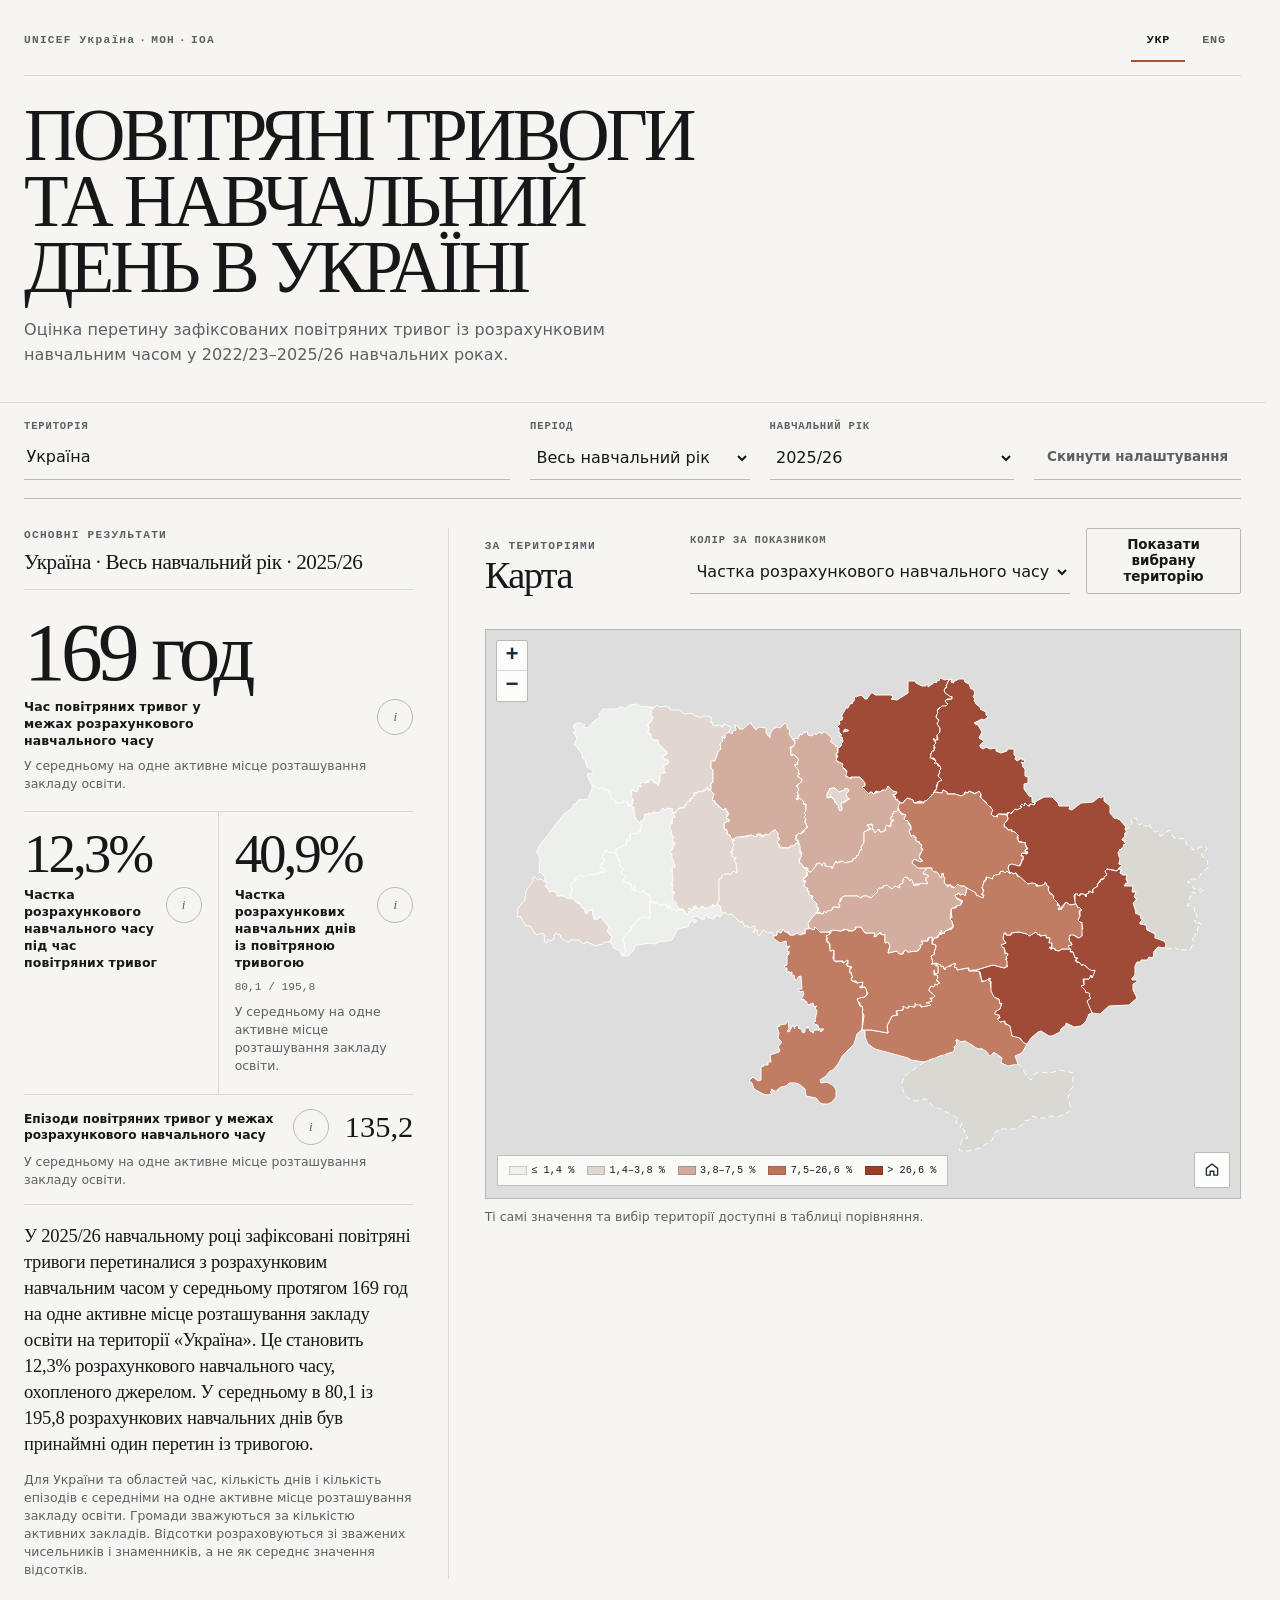
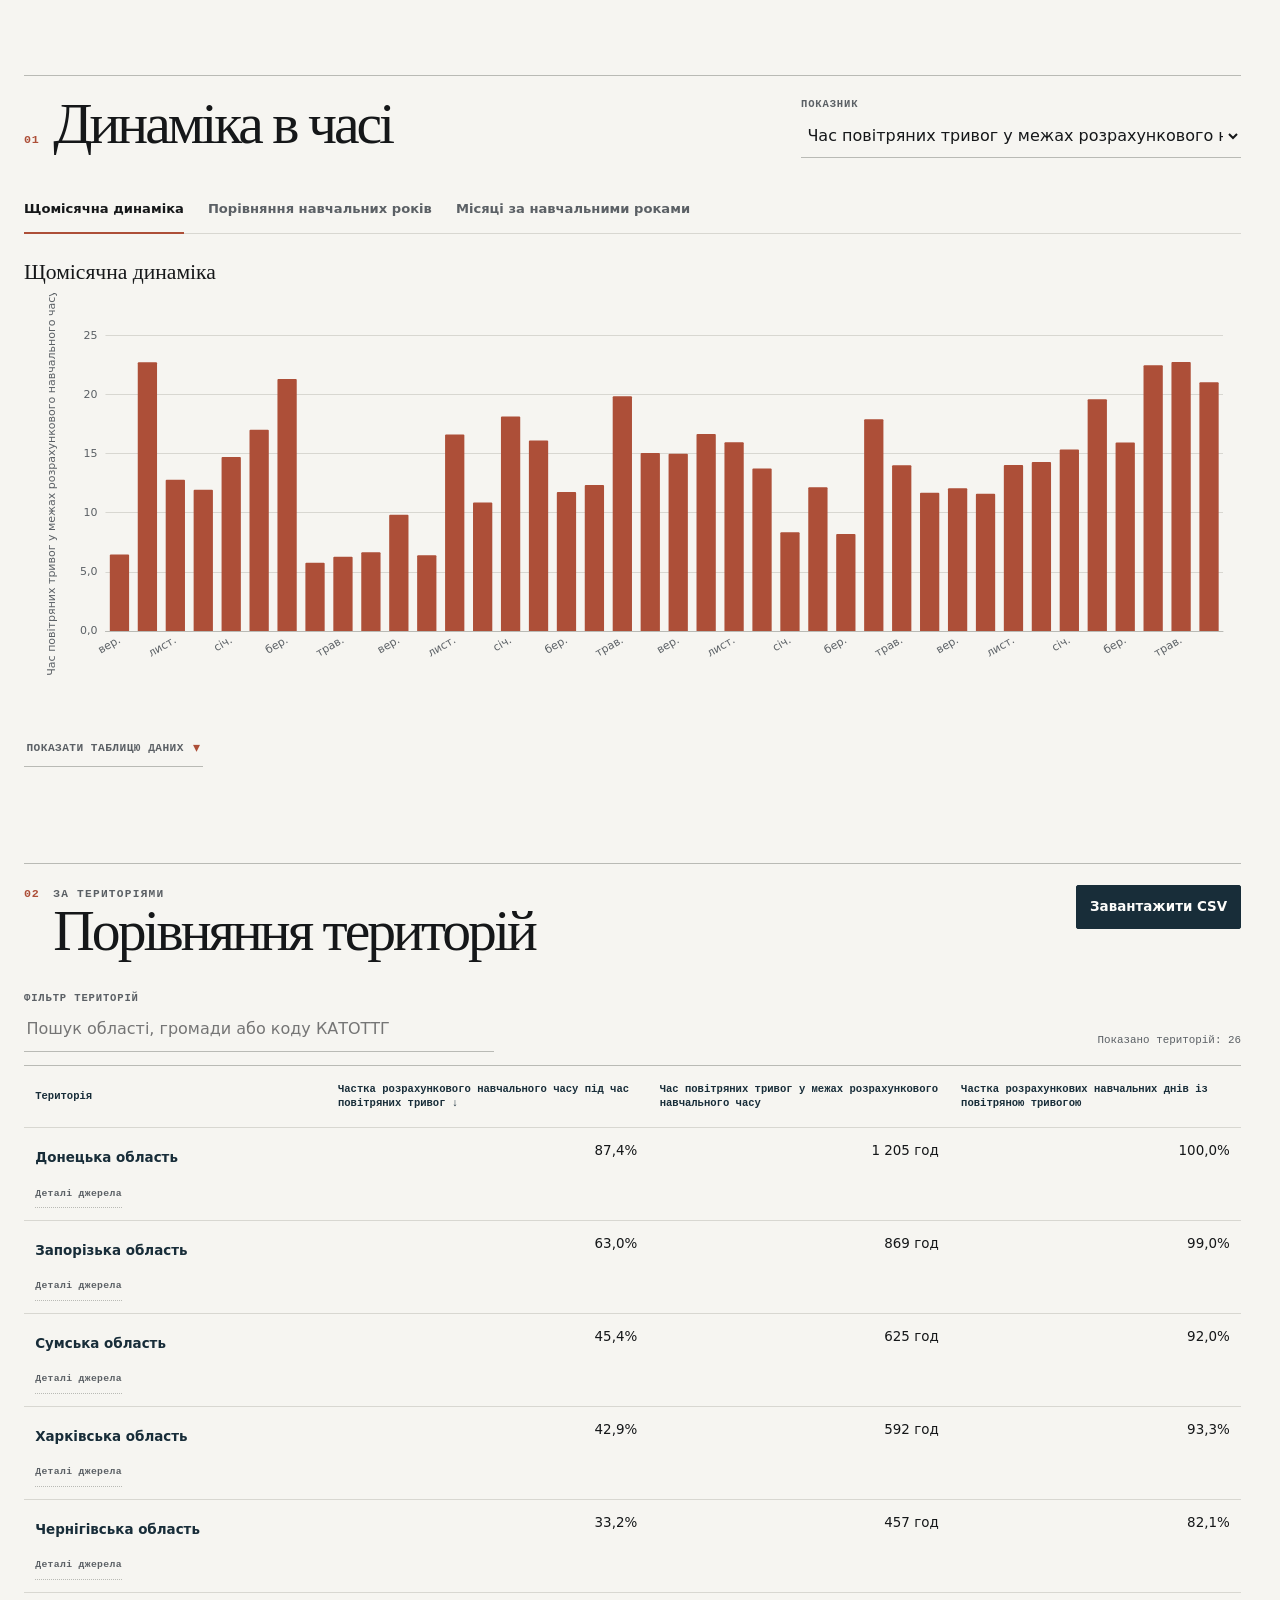
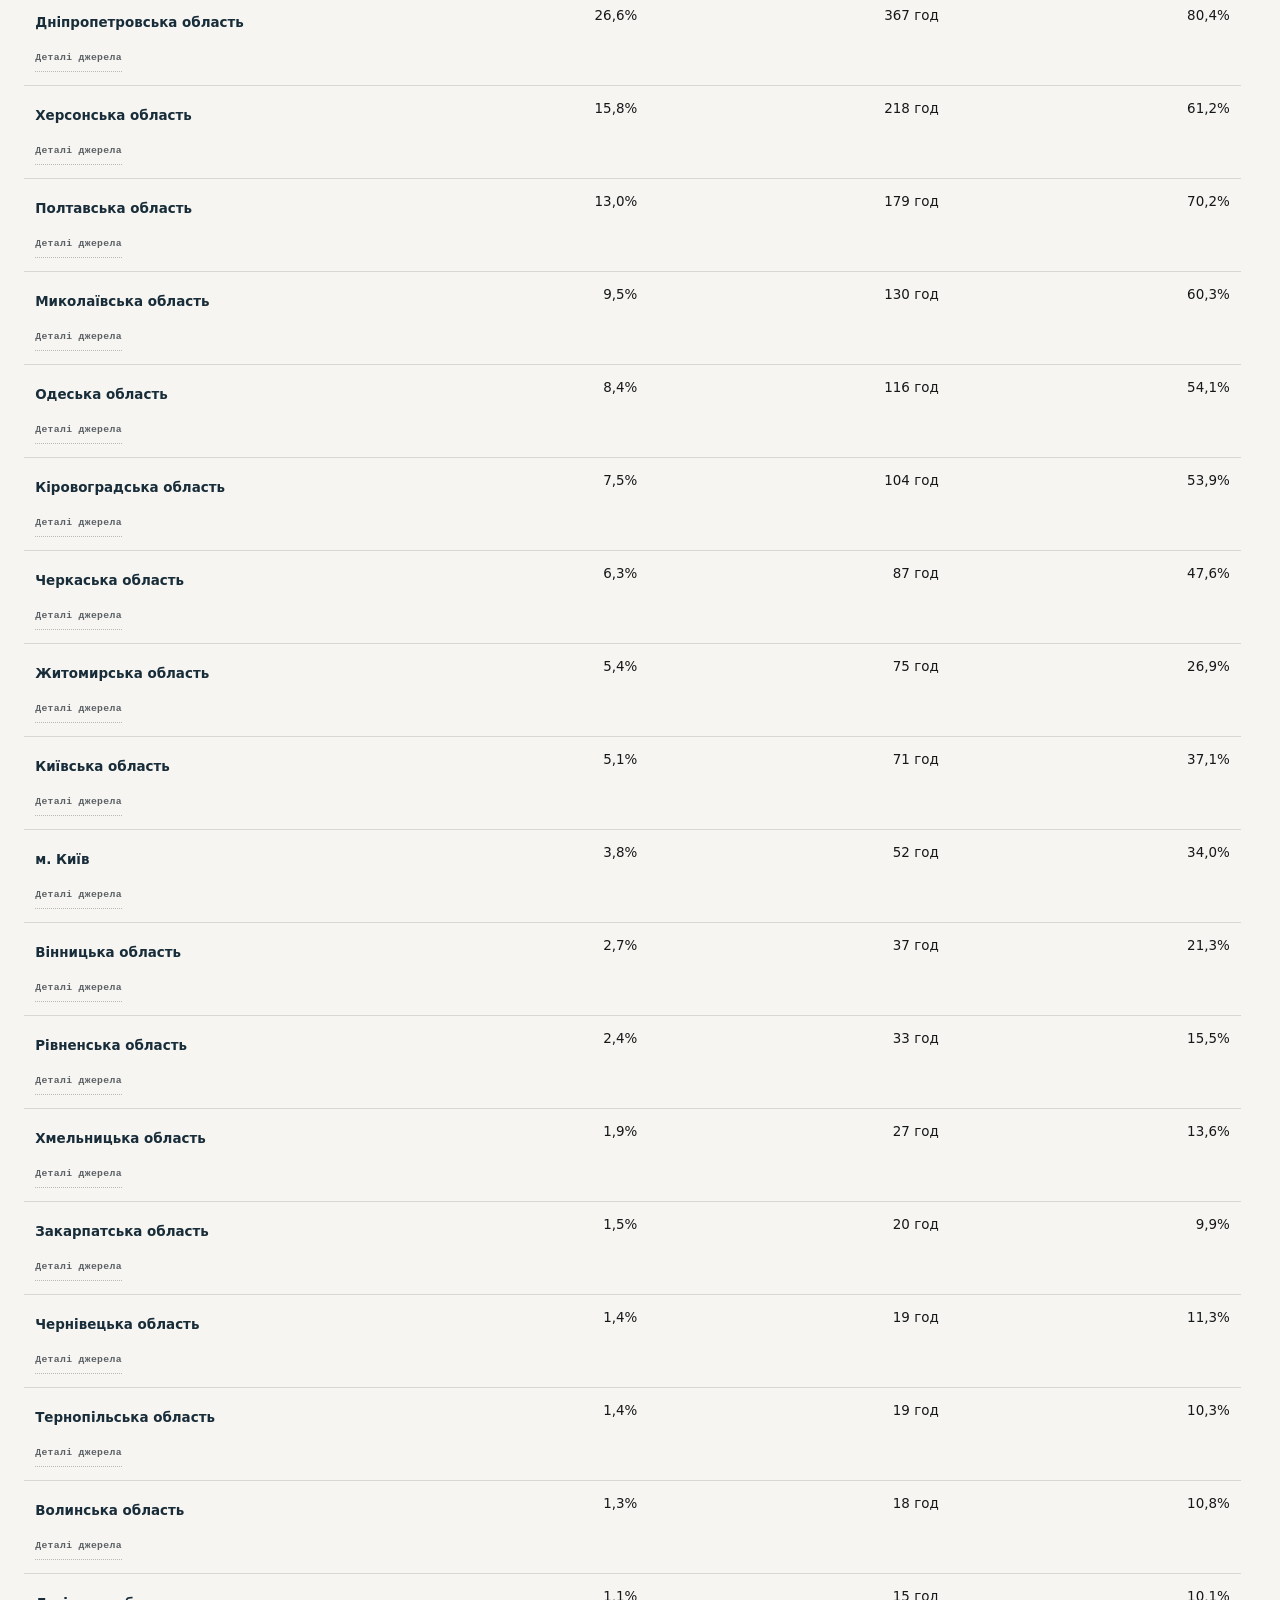
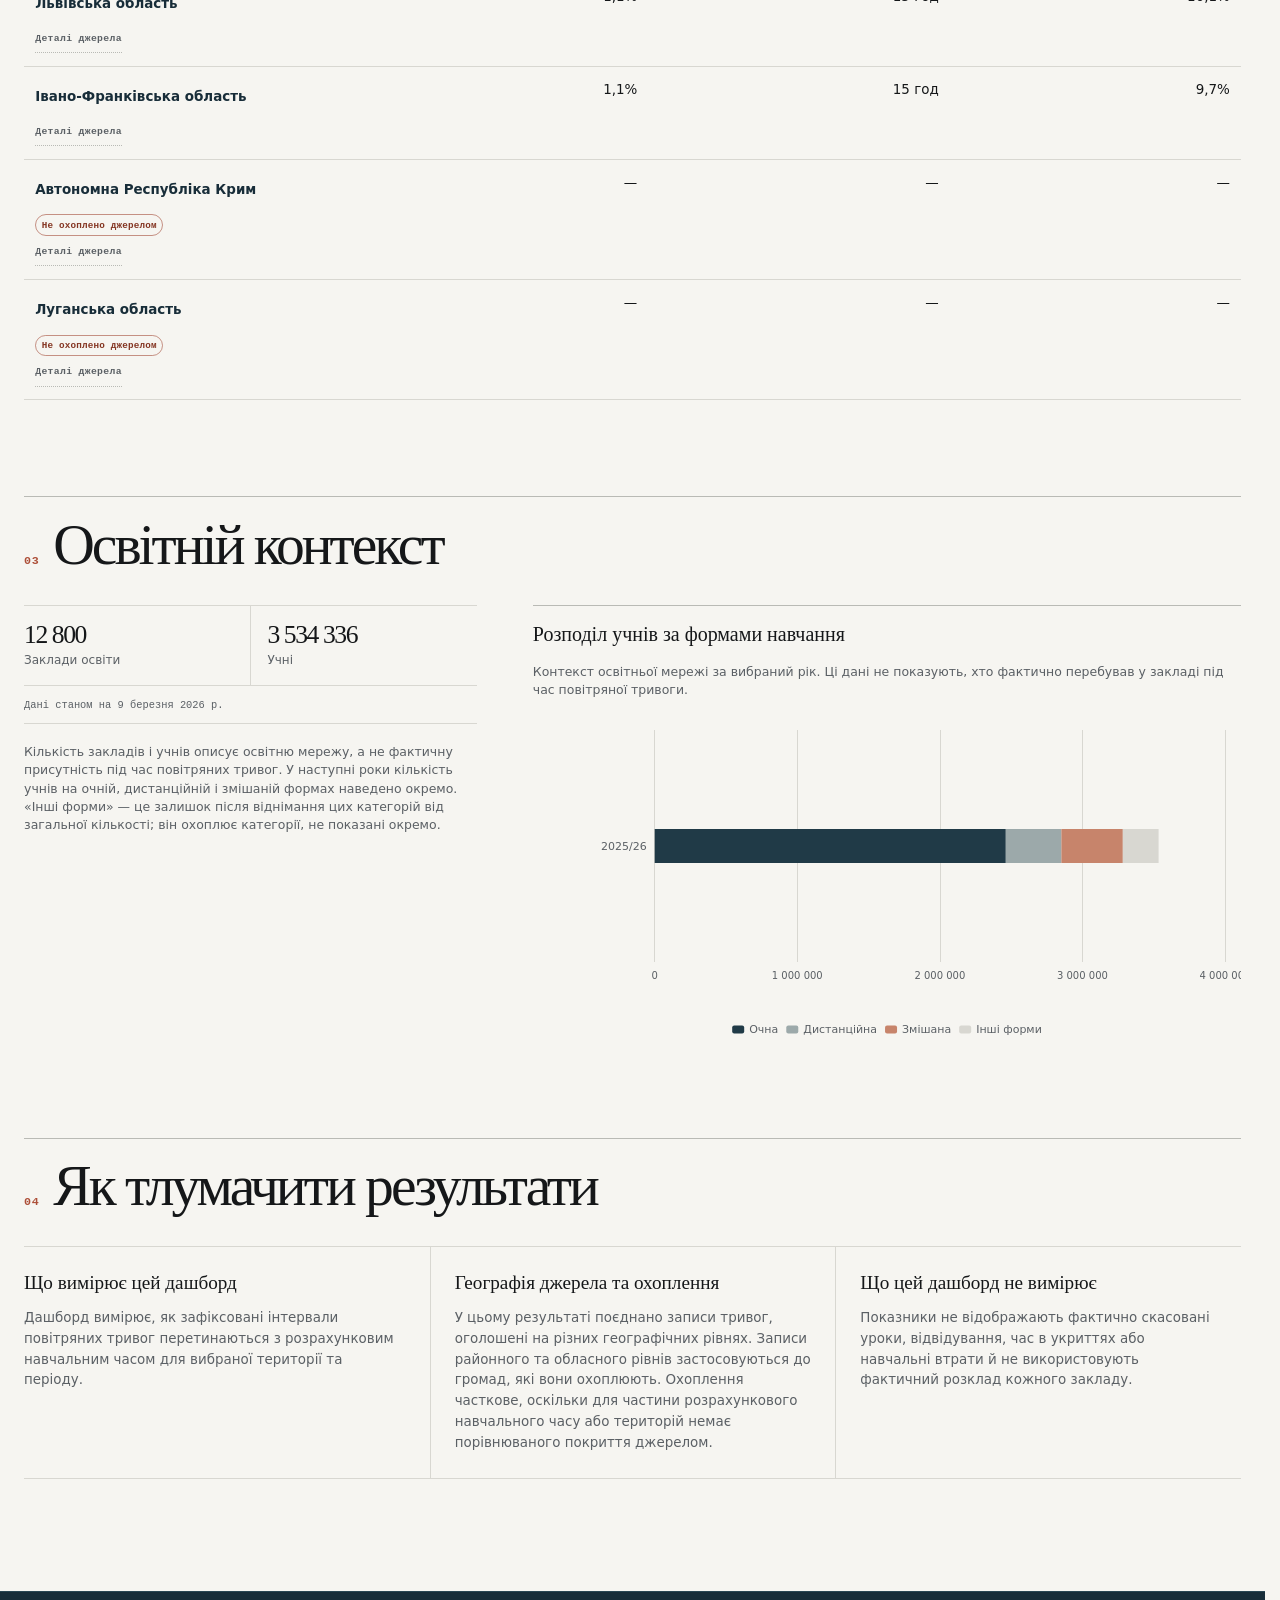
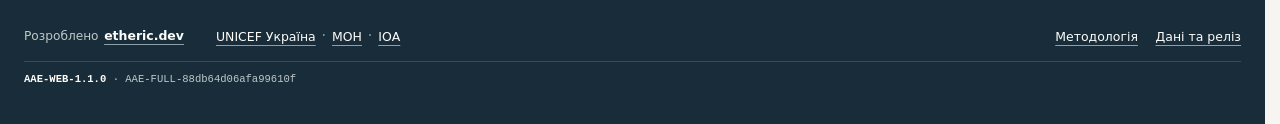
==== commit 174192a4: "Finalize public copy and methodology (#7)" ====
--- a/index.html
+++ b/index.html
@@ -4,9 +4,9 @@
   <meta charset="UTF-8">
   <meta name="viewport" content="width=device-width,initial-scale=1">
   <link rel="icon" href="data:,">
-  <meta name="description" content="Estimated overlap between recorded air alarms and assumed school operating hours in Ukraine.">
+  <meta name="description" content="Dashboard showing how recorded air alarms overlapped with modelled school hours in Ukraine, 2022/23–2025/26.">
   <meta name="aae-release-id" content="AAE-WEB-1.1.0">
-  <title>How Air Alarms Disrupt the School Day in Ukraine</title>
+  <title>Air Alarms and the School Day in Ukraine</title>
   <link rel="stylesheet" href="./src/styles.css">
   <style>
     .organization-eyebrow { text-transform: none; }
@@ -126,7 +126,7 @@
               <article class="metric-card metric-card-days">
                 <div id="affected-days-secondary" class="metric-value"></div>
                 <div class="card-title-row">
-                  <h3 data-t="affectedDays"></h3>
+                  <h3 data-t="daysShare"></h3>
                   <button type="button" data-info="days" class="info-button" data-t-aria-label="indicatorInfo">i</button>
                 </div>
                 <div id="affected-days-value" class="metric-denominator"></div>
@@ -284,15 +284,15 @@
         </div>
         <div class="notes-grid">
           <article>
-            <h3 data-t="methodQuestion"></h3>
-            <p data-t="methodQuestionText"></p>
+            <h3 data-t="whatThisMeasures"></h3>
+            <p data-t="whatThisMeasuresText"></p>
           </article>
           <article>
-            <h3 data-t="precision"></h3>
+            <h3 data-t="sourceGeographyCoverage"></h3>
             <p id="precision-text"></p>
           </article>
           <article>
-            <h3 data-t="notMeasured"></h3>
+            <h3 data-t="whatThisDoesNotMeasure"></h3>
             <p data-t="limitationsText"></p>
           </article>
         </div>
@@ -325,22 +325,25 @@
     <form method="dialog">
       <button class="dialog-close" value="close" data-t-aria-label="close">×</button>
       <h2 id="dialog-title"></h2>
-      <p id="dialog-meaning"></p>
       <dl>
         <div>
-          <dt data-t="formula"></dt>
+          <dt data-t="whatItMeasures"></dt>
+          <dd id="dialog-meaning"></dd>
+        </div>
+        <div>
+          <dt data-t="calculation"></dt>
           <dd><code id="dialog-formula"></code></dd>
         </div>
         <div>
-          <dt data-t="aggregateTreatment"></dt>
+          <dt data-t="howTerritoryValuesWork"></dt>
           <dd id="dialog-aggregate"></dd>
         </div>
         <div>
-          <dt data-t="assumption"></dt>
+          <dt data-t="modelledSchoolHours"></dt>
           <dd id="dialog-assumption"></dd>
         </div>
         <div>
-          <dt data-t="notMeasured"></dt>
+          <dt data-t="whatItDoesNotMean"></dt>
           <dd id="dialog-not"></dd>
         </div>
       </dl>
--- a/src/styles.css
+++ b/src/styles.css
@@ -1477,10 +1477,158 @@
 
 .prose p {
     max-width: 70ch;
-    margin: 0;
+    margin: 0 0 .85rem;
     color: #3e4246;
     font-size: .98rem;
     line-height: 1.7;
+}
+
+.prose h3 {
+    margin: 1.7rem 0 .55rem;
+    color: var(--midnight);
+    font-family: var(--font-editorial);
+    font-size: 1.35rem;
+    font-weight: 550;
+    letter-spacing: -.025em;
+    line-height: 1.18;
+}
+
+.prose ul {
+    max-width: 68ch;
+    margin: .6rem 0 1rem;
+    padding-left: 1.25rem;
+    color: #3e4246;
+}
+
+.prose li {
+    margin: .35rem 0;
+    padding-left: .15rem;
+    line-height: 1.58;
+}
+
+.method-callout {
+    margin: 1rem 0 !important;
+    padding: .9rem 1rem;
+    border-left: 3px solid var(--signal);
+    background: var(--warm-pale);
+    color: var(--ink) !important;
+}
+
+.content-definitions,
+.indicator-definitions dl {
+    display: grid;
+    gap: 0;
+    margin: 1rem 0;
+    border-top: 1px solid var(--hairline);
+}
+
+.content-definitions > div,
+.indicator-definitions dl > div {
+    display: grid;
+    grid-template-columns: minmax(150px, .42fr) minmax(0, 1fr);
+    gap: 1rem;
+    padding: .75rem 0;
+    border-bottom: 1px solid var(--hairline);
+}
+
+.content-definitions dt,
+.indicator-definitions dt {
+    color: var(--secondary);
+    font-family: var(--font-mono);
+    font-size: .68rem;
+    font-weight: 700;
+    letter-spacing: .035em;
+    line-height: 1.45;
+    text-transform: uppercase;
+}
+
+.content-definitions dd,
+.indicator-definitions dd {
+    margin: 0;
+    color: #3e4246;
+    line-height: 1.55;
+}
+
+.indicator-definitions {
+    margin-top: 1rem;
+}
+
+.indicator-definitions article {
+    padding: 1.1rem 0 1.35rem;
+    border-top: 2px solid var(--midnight);
+}
+
+.indicator-definitions article + article {
+    margin-top: 1rem;
+}
+
+.indicator-definitions article h3 {
+    max-width: 34ch;
+    margin-top: 0;
+}
+
+.indicator-definitions article p {
+    font-size: .9rem;
+}
+
+.method-subsection {
+    margin-top: 1.2rem;
+    padding-top: .2rem;
+}
+
+.content-table-wrap {
+    margin: 1rem 0;
+    overflow-x: auto;
+    border-top: 2px solid var(--midnight);
+}
+
+.content-table-wrap table {
+    width: 100%;
+    border-collapse: collapse;
+}
+
+.content-table-wrap th,
+.content-table-wrap td {
+    padding: .7rem .8rem;
+    border-bottom: 1px solid var(--hairline);
+    text-align: left;
+    vertical-align: top;
+}
+
+.content-table-wrap thead th {
+    color: var(--secondary);
+    font-family: var(--font-mono);
+    font-size: .67rem;
+    letter-spacing: .03em;
+    text-transform: uppercase;
+}
+
+.content-table-wrap tbody th {
+    color: var(--ink);
+    font-weight: 700;
+}
+
+.technical-release-details {
+    margin-top: 1rem;
+    border-top: 1px solid var(--hairline-strong);
+    border-bottom: 1px solid var(--hairline-strong);
+}
+
+.technical-release-details > summary {
+    padding: .9rem 0;
+    color: var(--midnight);
+    cursor: pointer;
+    font-weight: 700;
+}
+
+.technical-release-details[open] > summary {
+    border-bottom: 1px solid var(--hairline);
+}
+
+.technical-definitions dd {
+    overflow-wrap: anywhere;
+    font-family: var(--font-mono);
+    font-size: .75rem;
 }
 
 .prose a {
@@ -1999,6 +2147,16 @@
 
     .prose h2 {
         font-size: 1.75rem;
+    }
+
+    .content-definitions > div,
+    .indicator-definitions dl > div {
+        grid-template-columns: 1fr;
+        gap: .3rem;
+    }
+
+    .content-table-wrap {
+        font-size: .82rem;
     }
 }
 
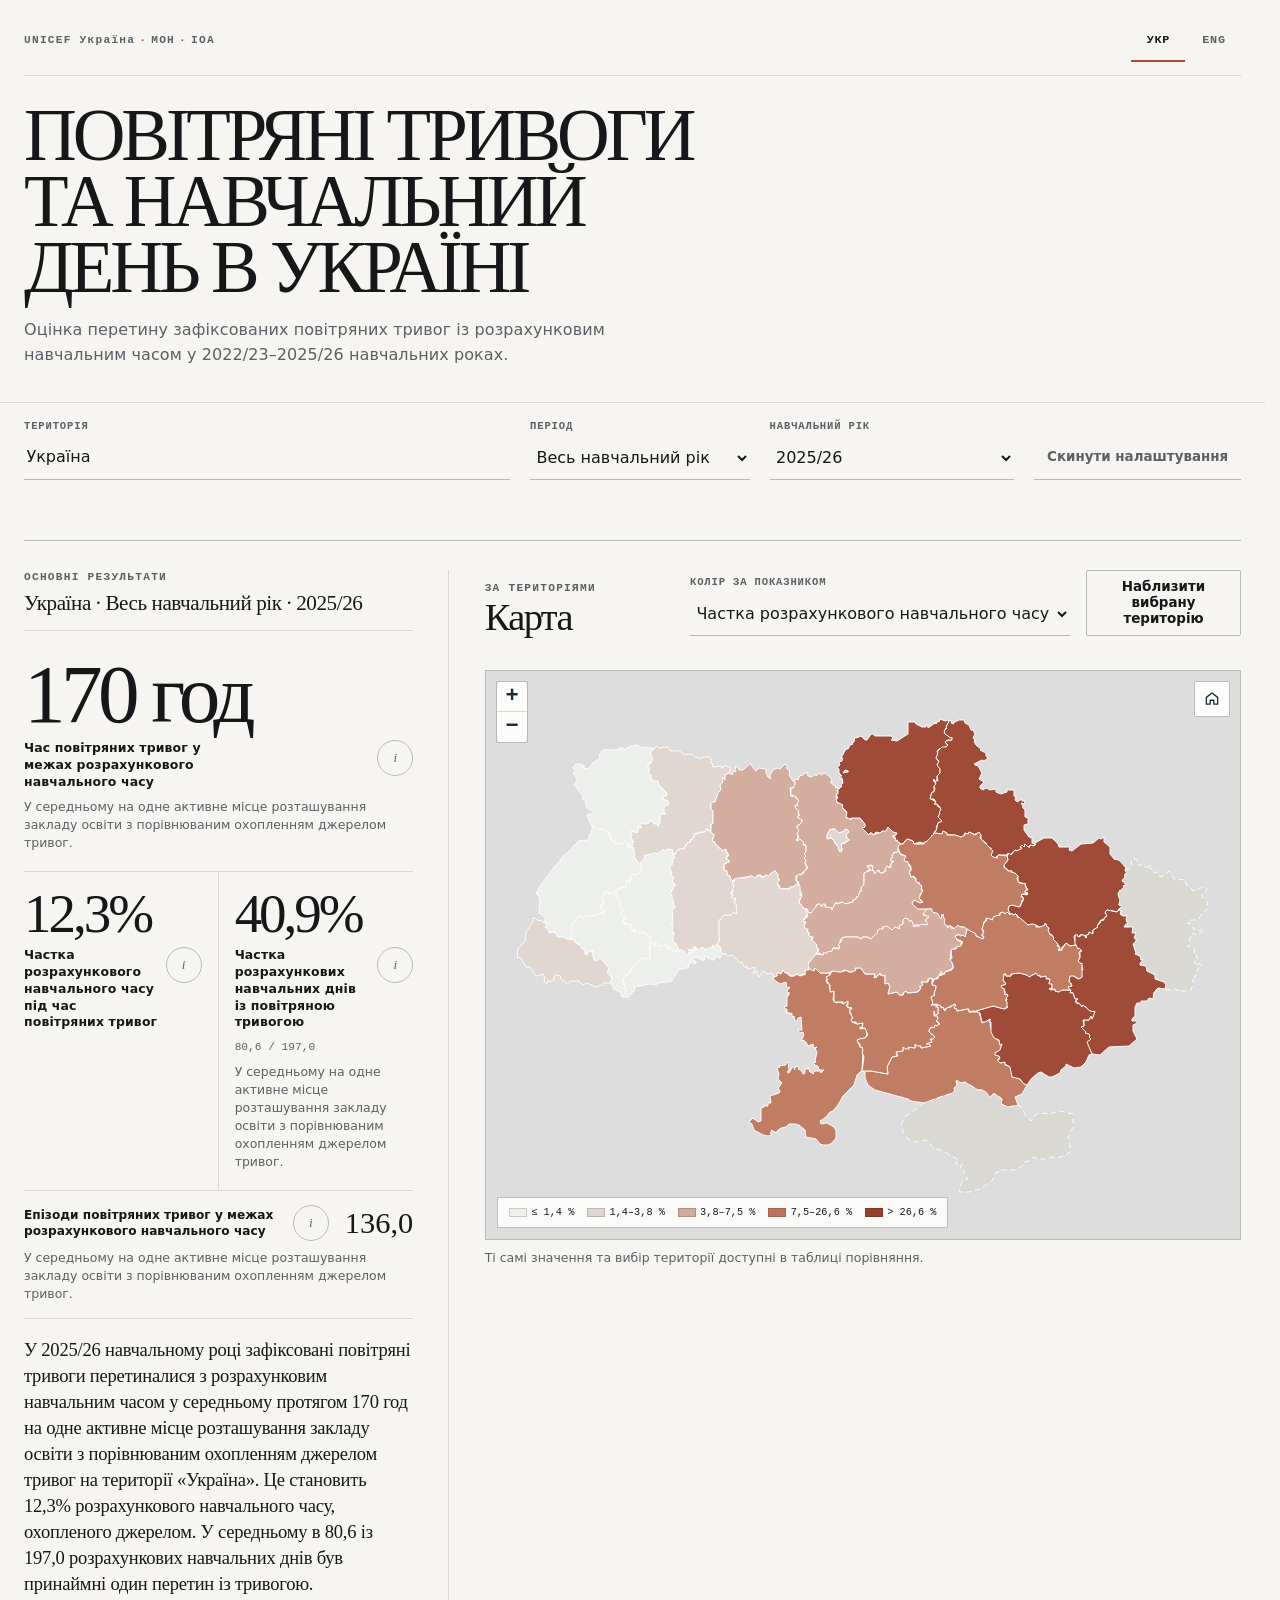
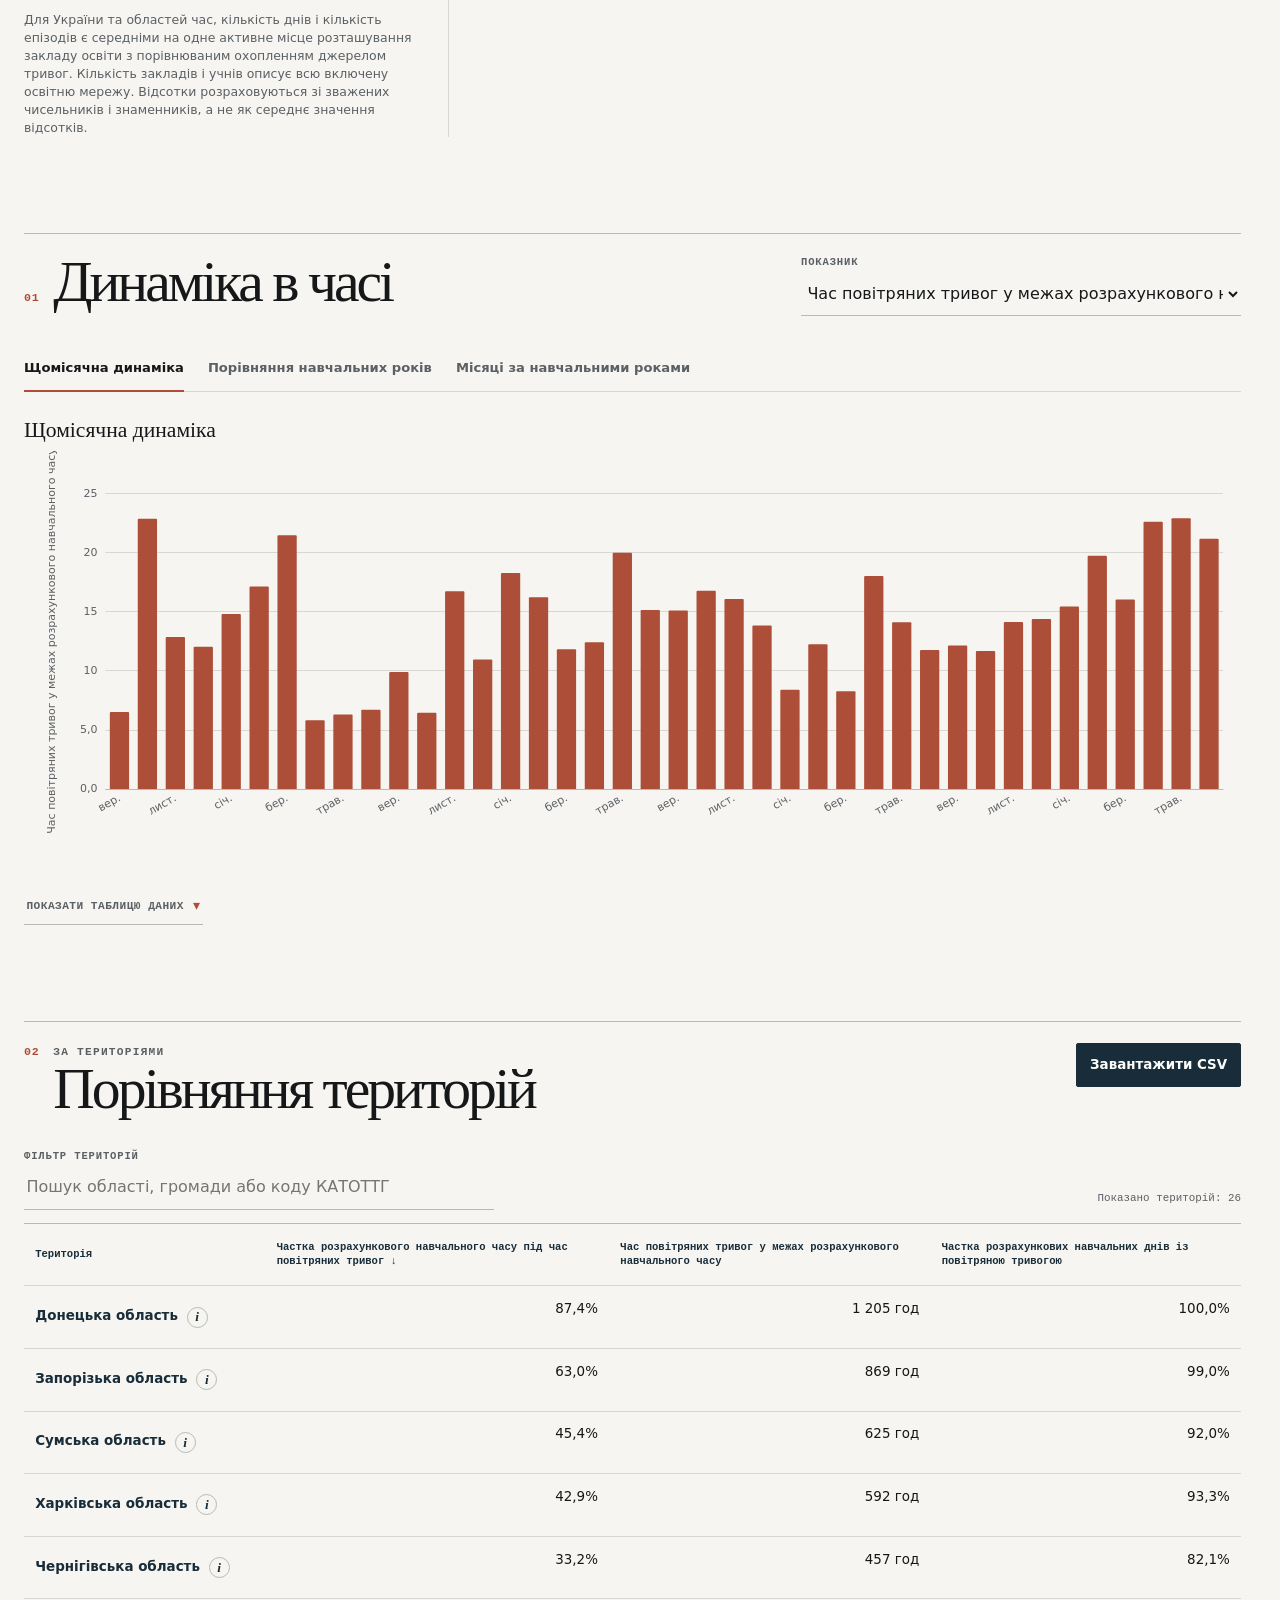
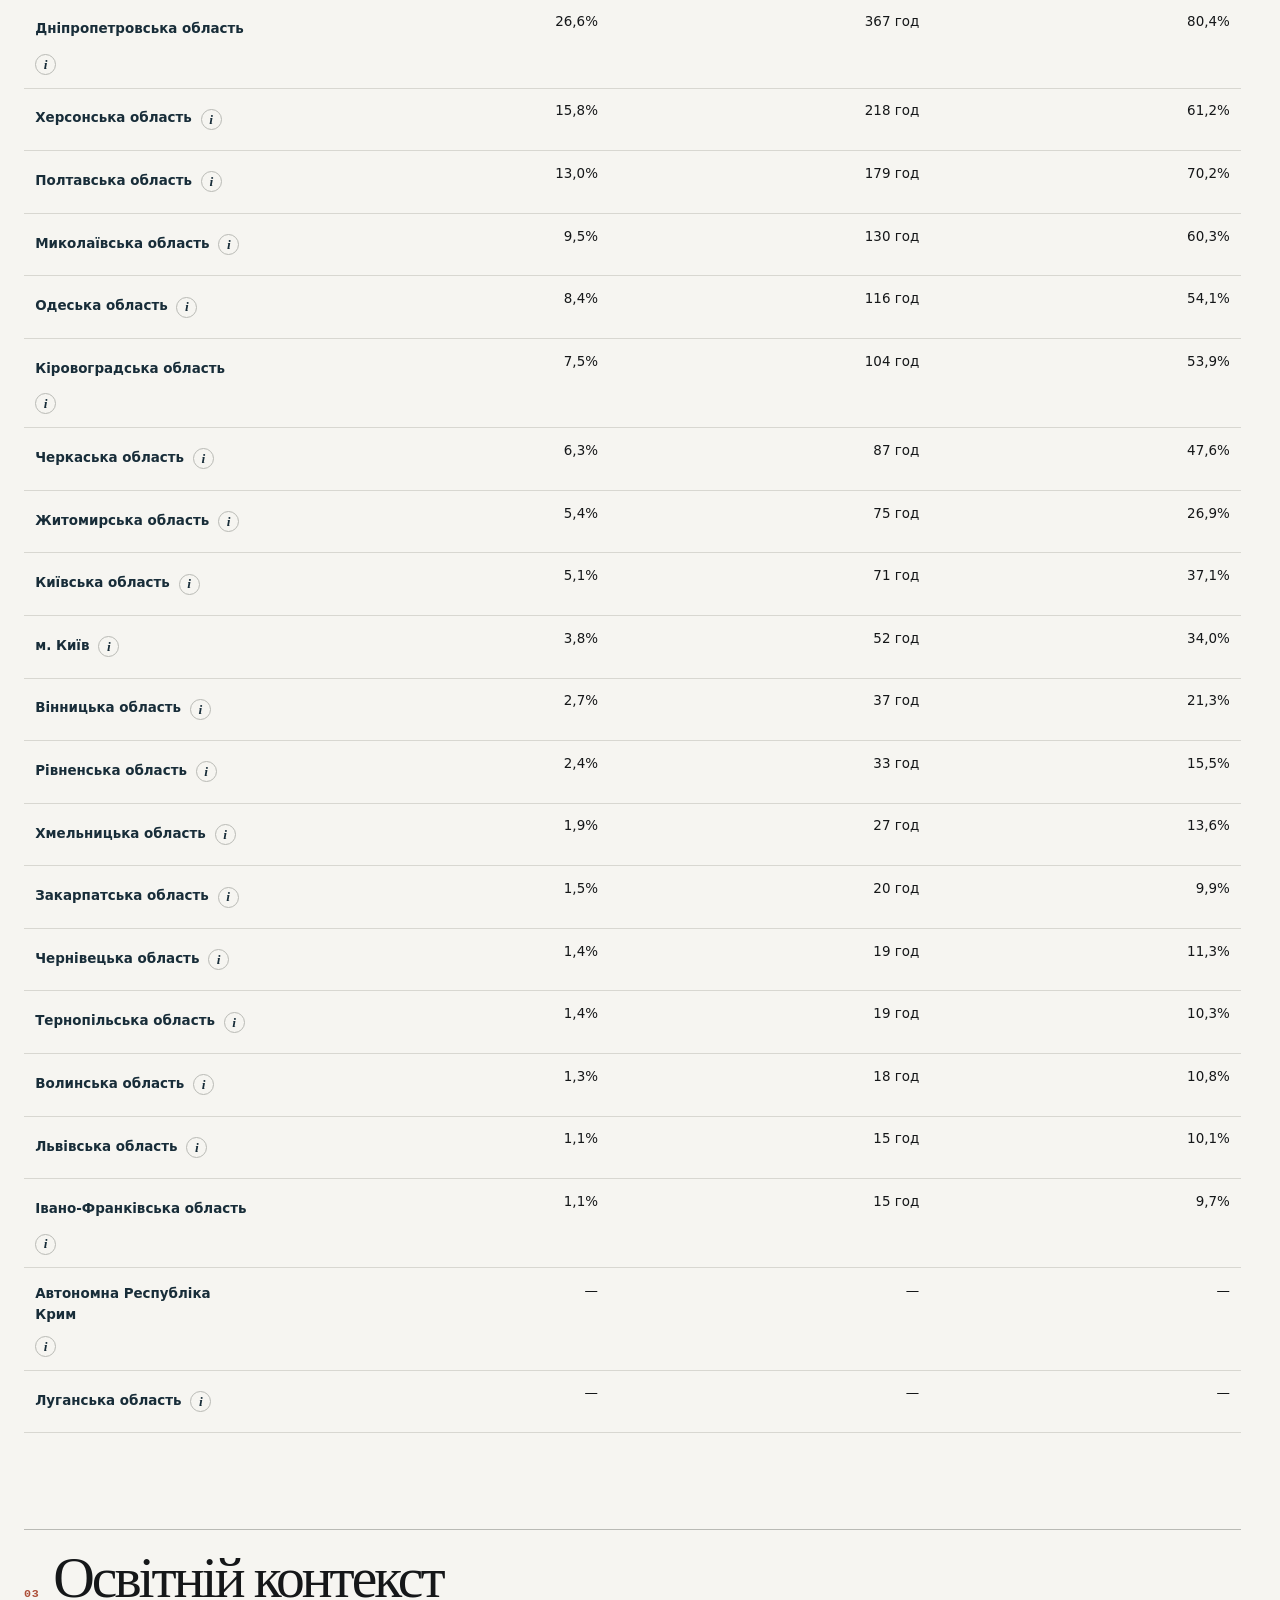
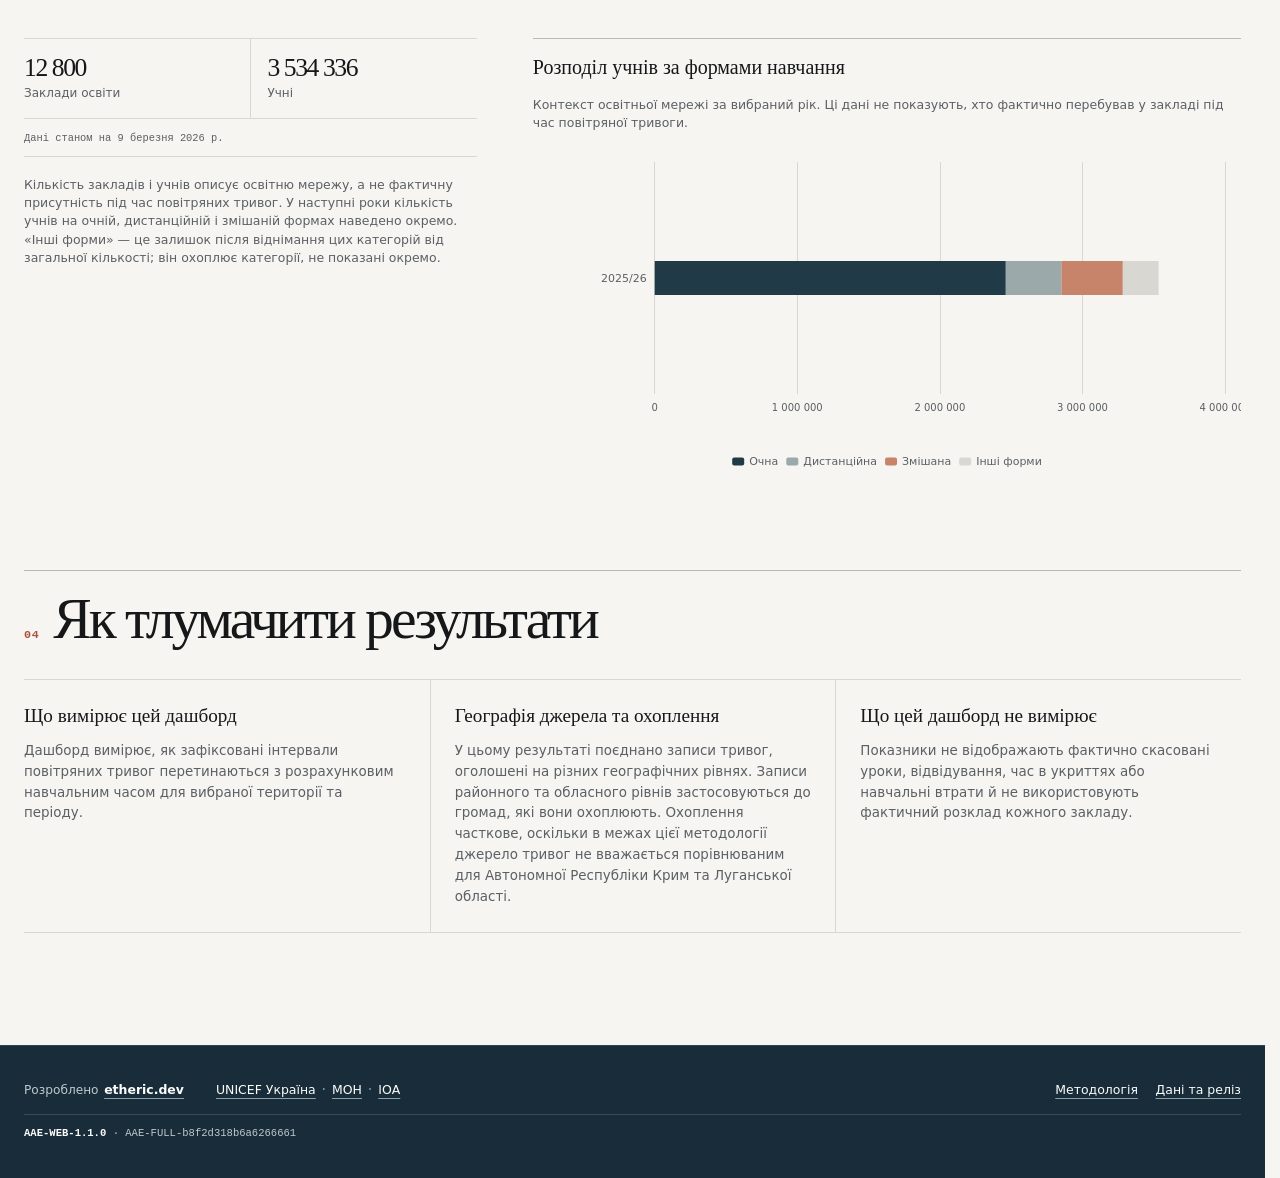
==== commit 1137aa38: "Polish comparison info, navigation, and chart labels" ====
--- a/index.html
+++ b/index.html
@@ -91,8 +91,8 @@
           <button id="reset-filters" type="button" class="button-secondary toolbar-reset" data-t="reset"></button>
         </div>
 
-        <div id="hromada-navigation" class="context-navigation" hidden>
-          <button id="back-to-oblast" type="button" class="button-secondary"></button>
+        <div id="context-navigation" class="context-navigation">
+          <button id="back-to-parent" type="button" class="context-navigation-button" hidden></button>
         </div>
       </section>
 
--- a/src/styles.css
+++ b/src/styles.css
@@ -365,9 +365,36 @@
 }
 
 .context-navigation {
-    margin-top: .8rem;
-    padding-top: .7rem;
-    border-top: 1px solid var(--hairline);
+    display: flex;
+    align-items: center;
+    min-height: 2.15rem;
+    margin-top: .45rem;
+}
+
+.context-navigation-button {
+    min-height: 30px;
+    padding: .15rem 0;
+    border: 0;
+    border-bottom: 1px solid transparent;
+    background: transparent;
+    color: var(--secondary);
+    cursor: pointer;
+    font-family: var(--font-interface);
+    font-size: .76rem;
+    font-weight: 650;
+    line-height: 1.25;
+    text-align: left;
+}
+
+.context-navigation-button:hover,
+.context-navigation-button:focus-visible {
+    border-bottom-color: var(--signal);
+    color: var(--signal-dark);
+}
+
+.context-navigation-button:focus-visible {
+    outline: 3px solid var(--focus);
+    outline-offset: 2px;
 }
 
 .button-primary,
@@ -697,6 +724,8 @@
 
 .map-stage {
     position: relative;
+    isolation: isolate;
+    z-index: 0;
 }
 
 .map-container {
@@ -1049,77 +1078,89 @@
     flex-wrap: wrap;
 }
 
-.status-badge {
+.source-info-trigger {
+    flex: 0 0 auto;
+    cursor: help;
+}
+
+.source-info-icon {
+    display: inline-grid;
+    width: 21px;
+    height: 21px;
+    min-height: 21px !important;
+    padding: 0 !important;
+    place-items: center;
+    border: 1px solid var(--hairline-strong) !important;
+    border-radius: 50%;
+    background: transparent;
+    color: var(--secondary);
+    font-family: var(--font-editorial);
+    font-size: .75rem;
+    font-style: italic;
+    font-weight: 700;
+    line-height: 1;
+}
+
+.source-info-icon:hover,
+.source-info-icon:focus-visible {
+    border-color: var(--signal) !important;
+    color: var(--signal-dark);
+}
+
+.source-info-icon:focus-visible {
+    outline: 3px solid var(--focus);
+    outline-offset: 2px;
+}
+
+.source-info-tooltip {
+    position: fixed;
+    z-index: 100;
+    width: min(260px, calc(100vw - 16px));
+    padding: .65rem .7rem;
+    border: 1px solid var(--hairline-strong);
+    border-radius: 2px;
+    background: rgba(252, 252, 250, .98);
+    box-shadow: 0 8px 20px rgba(21, 23, 25, .14);
+    color: var(--ink);
+    pointer-events: none;
+}
+
+.source-info-tooltip dl {
+    display: grid;
+    gap: .55rem;
+    margin: 0;
+}
+
+.source-info-tooltip dt {
+    color: var(--secondary);
+    font-family: var(--font-mono);
+    font-size: .58rem;
+    font-weight: 700;
+    letter-spacing: .035em;
+    text-transform: uppercase;
+}
+
+.source-info-tooltip dd {
+    margin: .1rem 0 0;
+    font-size: .76rem;
+    font-weight: 650;
+    line-height: 1.35;
+}
+
+.tooltip-status {
     display: inline-flex;
     align-items: center;
     min-height: 1.35rem;
-    padding: .08rem .35rem;
-    border: 1px solid var(--hairline-strong);
+    padding: .08rem .38rem;
+    border: 1px solid rgba(157, 62, 43, .55);
     border-radius: 999px;
-    color: var(--secondary);
+    background: rgba(173, 79, 56, .08);
+    color: var(--signal-dark);
     font-family: var(--font-mono);
-    font-size: .58rem;
-    font-style: normal;
-    font-weight: 650;
+    font-size: .62rem;
+    font-weight: 700;
     letter-spacing: .02em;
     line-height: 1.2;
-    white-space: nowrap;
-}
-
-.status-not_covered,
-.status-unavailable {
-    border-color: rgba(157, 62, 43, .55);
-    color: var(--signal-dark);
-}
-
-.comparison-technical {
-    margin-top: .15rem;
-    color: var(--secondary);
-}
-
-.comparison-technical > summary {
-    display: inline-flex;
-    min-height: 28px;
-    align-items: center;
-    border-bottom: 1px dotted var(--hairline-strong);
-    color: var(--secondary);
-    font-family: var(--font-mono);
-    font-size: .61rem;
-    font-weight: 650;
-    letter-spacing: .035em;
-}
-
-.comparison-technical > summary:hover {
-    border-bottom-color: var(--signal);
-    color: var(--ink);
-}
-
-.comparison-technical dl {
-    display: grid;
-    gap: .25rem;
-    margin: .25rem 0 0;
-    padding: .45rem .55rem;
-    border-left: 2px solid var(--hairline);
-}
-
-.comparison-technical dl div {
-    display: grid;
-    grid-template-columns: minmax(115px, auto) 1fr;
-    gap: .4rem;
-}
-
-.comparison-technical dt {
-    color: var(--secondary);
-    font-family: var(--font-mono);
-    font-size: .58rem;
-    font-weight: 600;
-    text-transform: uppercase;
-}
-
-.comparison-technical dd {
-    margin: 0;
-    font-size: .68rem;
-    font-weight: 600;
 }
 
 .selected-measure {
@@ -1898,6 +1939,14 @@
         gap: .2rem .75rem;
     }
 
+    .comparison-card-title {
+        display: flex;
+        min-width: 0;
+        gap: .35rem;
+        align-items: center;
+        flex-wrap: wrap;
+    }
+
     .comparison-card summary > .comparison-card-share {
         font-family: var(--font-editorial);
         font-size: 1.25rem;
@@ -1911,13 +1960,7 @@
         font-size: .65rem;
     }
 
-    .comparison-card summary > .status-badge {
-        grid-column: 1 / -1;
-        justify-self: start;
-    }
-
-    .comparison-card-metrics,
-    .comparison-card-technical dl {
+    .comparison-card-metrics {
         display: grid;
         grid-template-columns: repeat(2, minmax(0, 1fr));
         gap: 0;
@@ -1925,8 +1968,7 @@
         border-left: 1px solid var(--hairline);
     }
 
-    .comparison-card-metrics div,
-    .comparison-card-technical dl div {
+    .comparison-card-metrics div {
         min-width: 0;
         padding: .55rem;
         border-right: 1px solid var(--hairline);
@@ -1944,19 +1986,6 @@
         margin: .15rem 0 0;
         font-size: .78rem;
         font-weight: 680;
-    }
-
-    .comparison-card-technical {
-        margin-top: .65rem;
-    }
-
-    .comparison-card-technical h4 {
-        margin: 0 0 .35rem;
-        color: var(--secondary);
-        font-family: var(--font-mono);
-        font-size: .64rem;
-        letter-spacing: .04em;
-        text-transform: uppercase;
     }
 
     .comparison-select {
